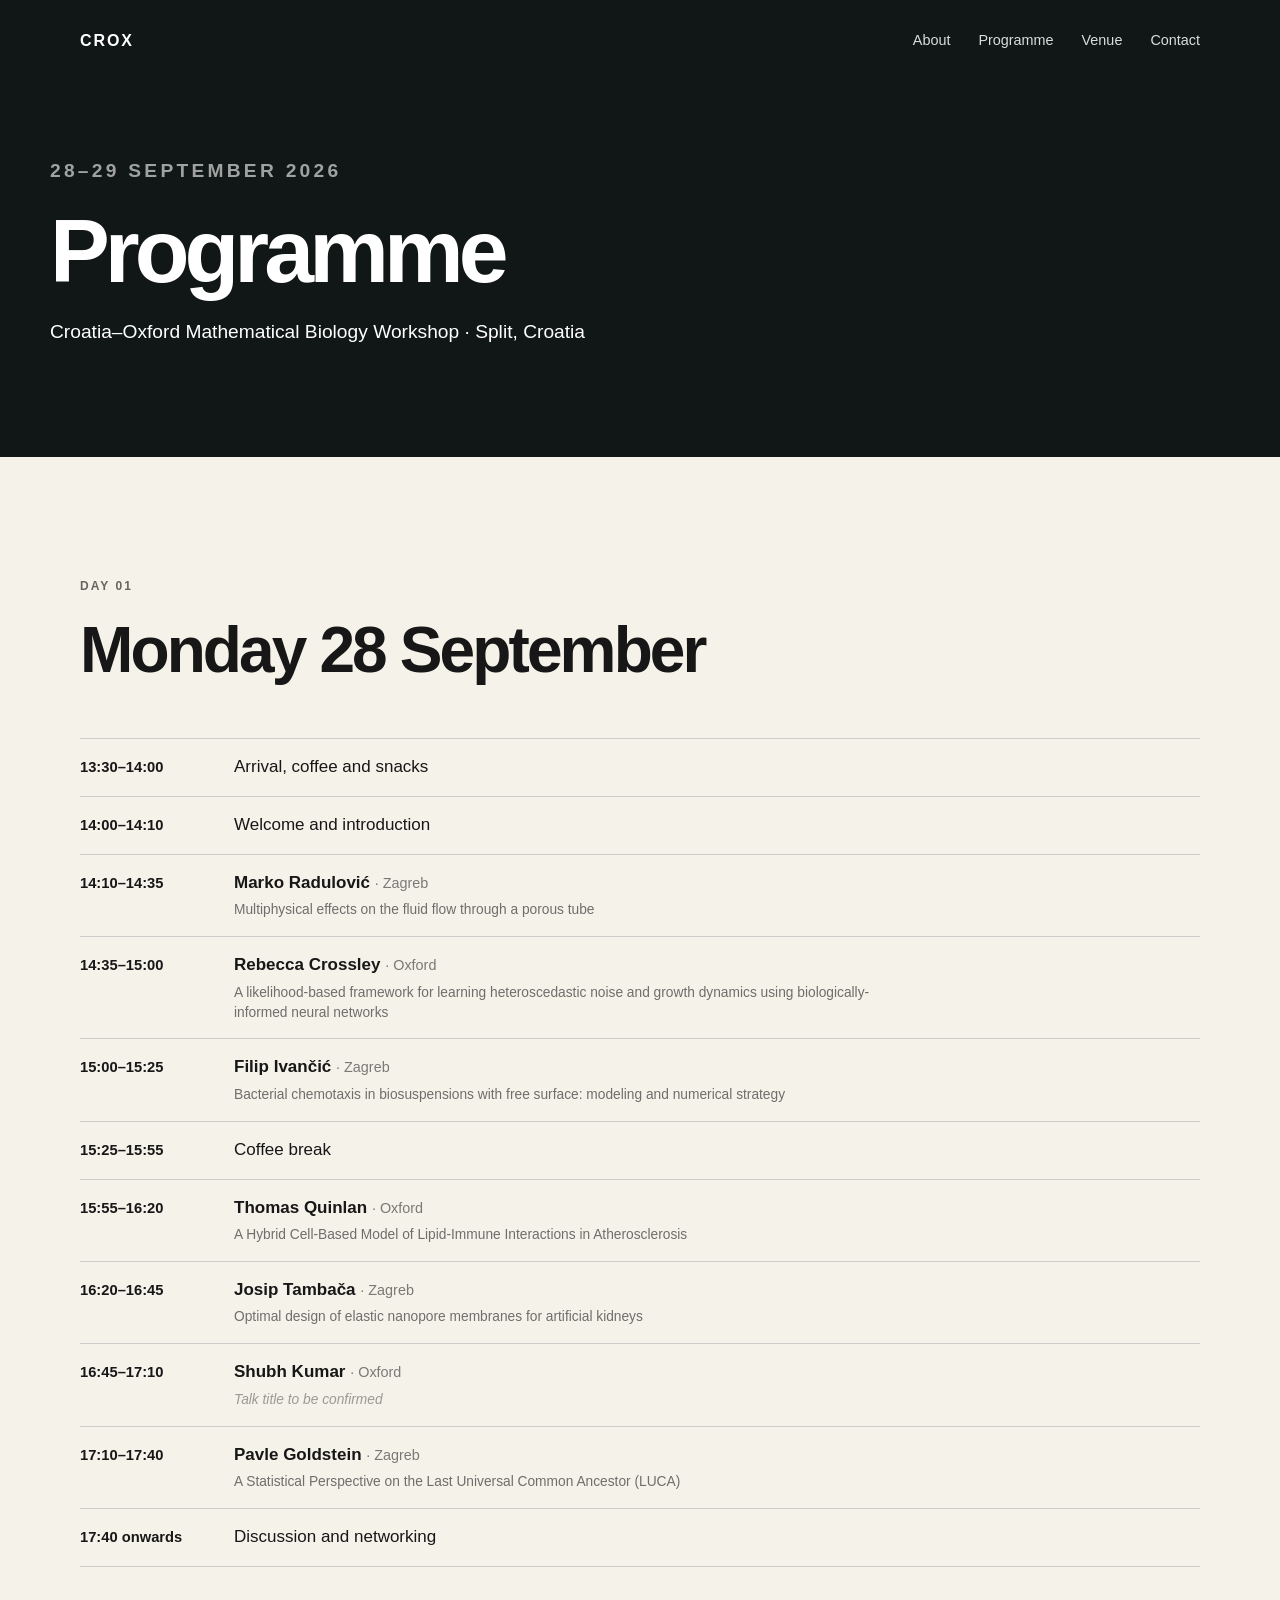
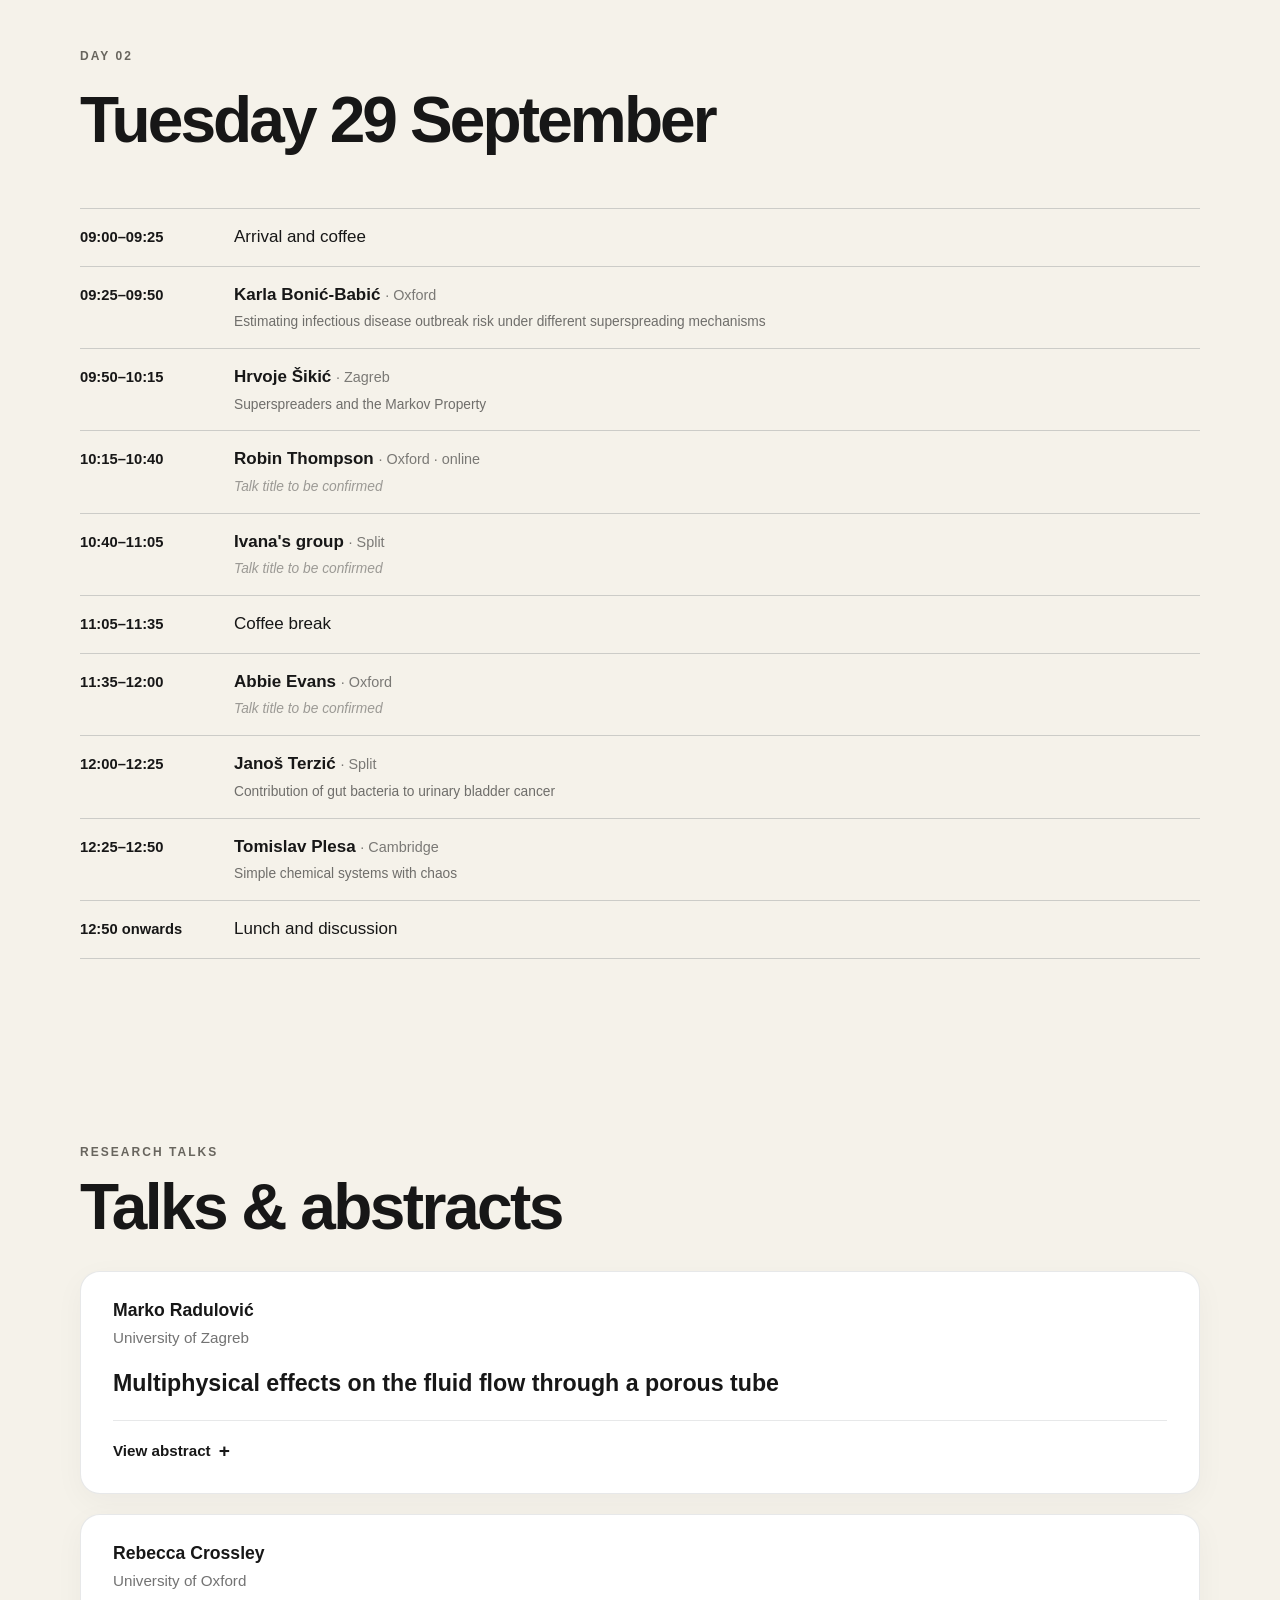
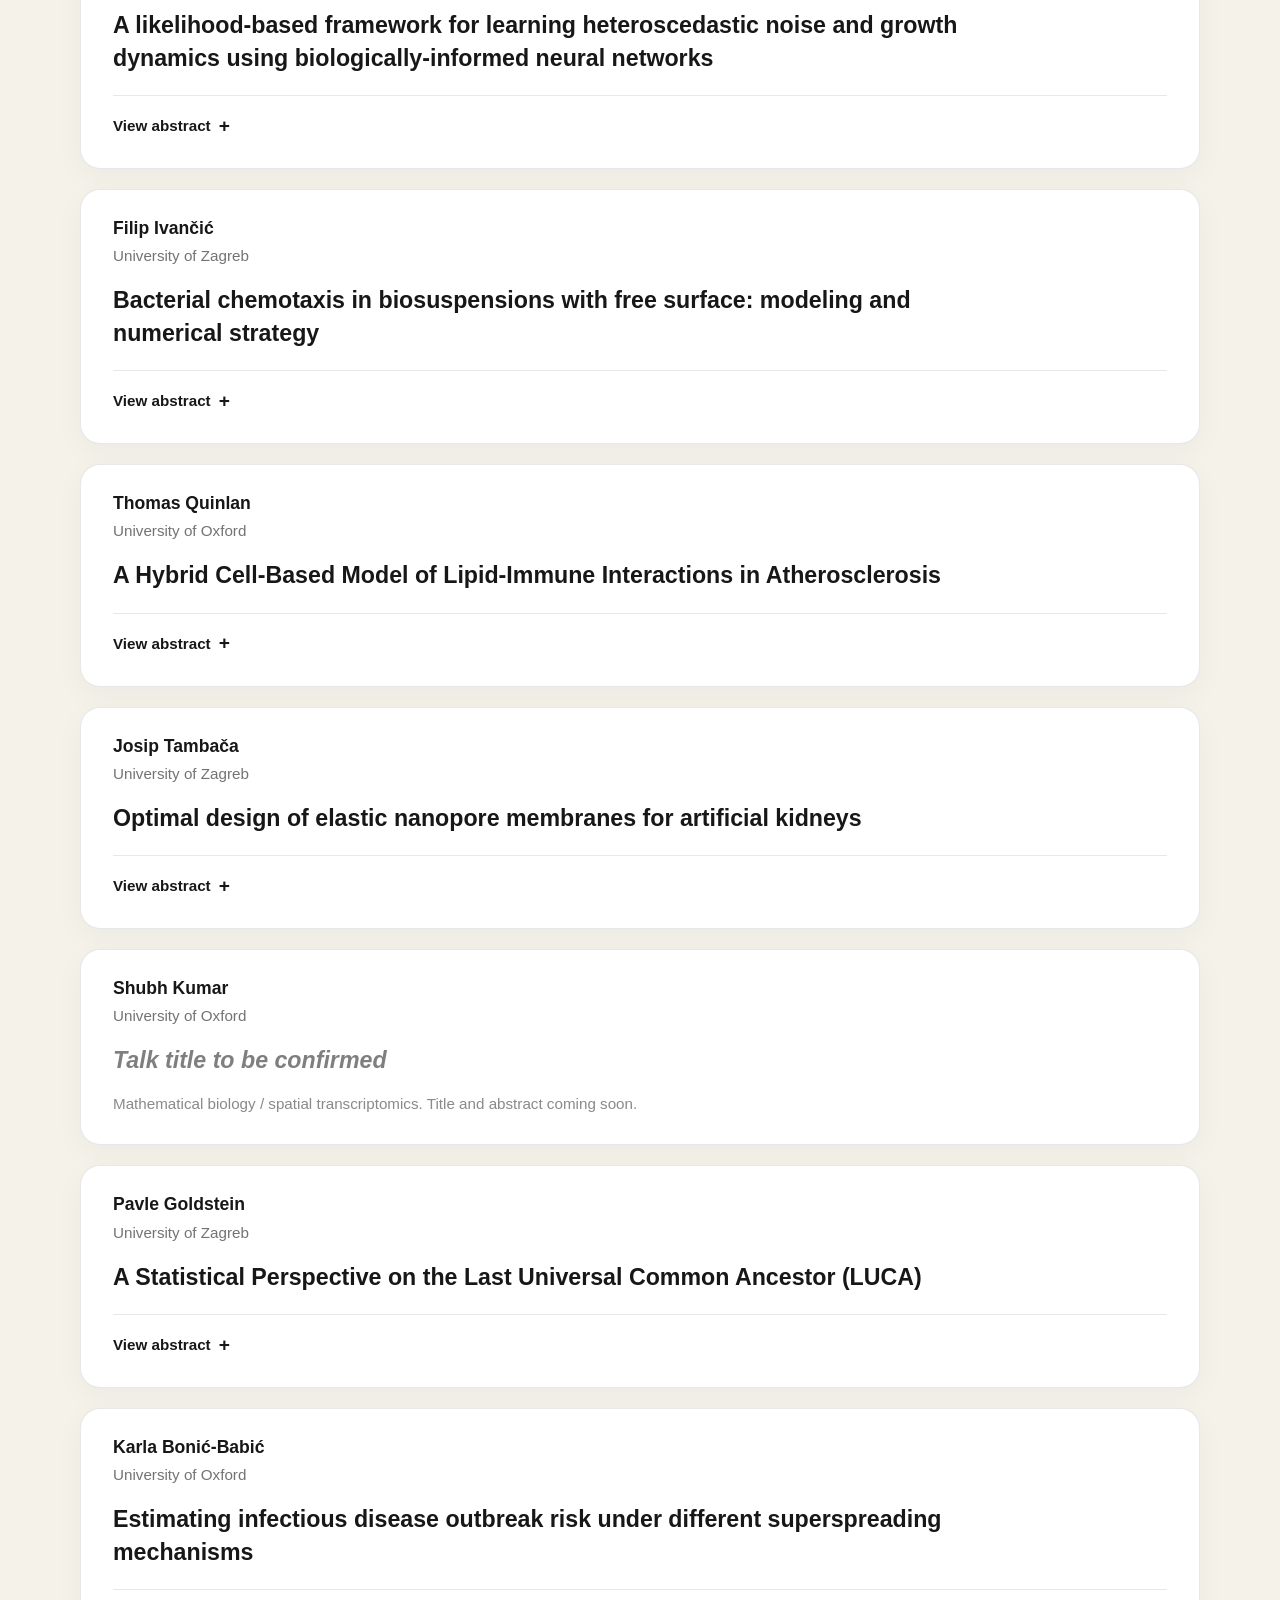
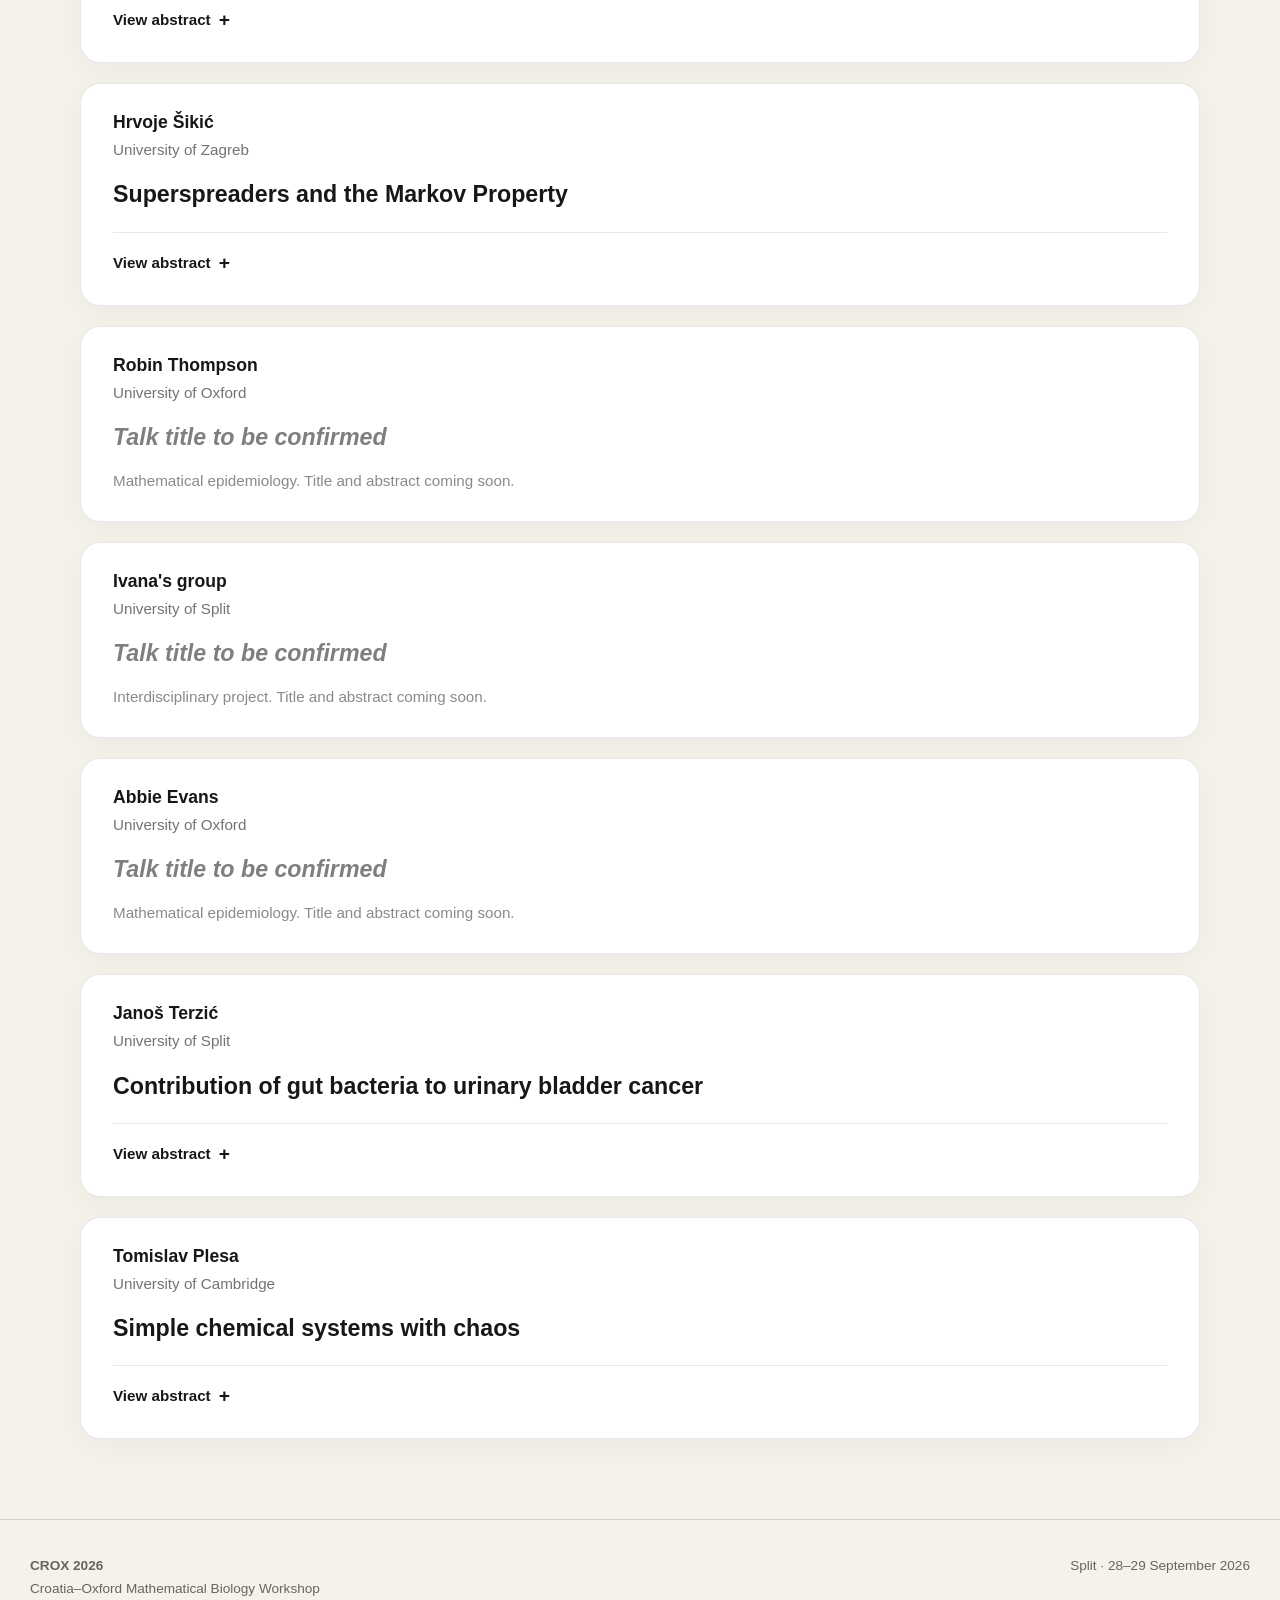
==== programme.html @ 7b2a9a2a "Update section class in programme.html" ====
<!DOCTYPE html>
<html lang="en">

<head>
  <meta charset="UTF-8">
  <meta name="viewport" content="width=device-width, initial-scale=1.0">

  <title>Programme | CROX 2026</title>

  <meta
    name="description"
    content="Programme for the Croatia–Oxford Mathematical Biology Workshop, 28–29 September 2026."
  >

  <link rel="stylesheet" href="style.css">
</head>

<body>

  <nav class="site-nav page-nav">
    <a class="nav-brand" href="index.html">CROX</a>

    <div class="nav-links">
      <a href="index.html#about">About</a>
      <a href="programme.html">Programme</a>
      <a href="index.html#venue">Venue</a>
      <a href="index.html#contact">Contact</a>
    </div>
  </nav>


  <header class="page-header">

    <div class="page-header-inner">

      <p class="section-label section-label-light">
        28–29 September 2026
      </p>

      <h1>Programme</h1>

      <p>
        Croatia–Oxford Mathematical Biology Workshop · Split, Croatia
      </p>

    </div>

  </header>


  <main>

    <section class="section programme-section">
    
      <!-- MONDAY -->
      <div class="programme-day">
    
        <p class="section-label">Day 01</p>
        <h2>Monday 28 September</h2>
    
        <div class="schedule">
    
          <div class="schedule-row">
            <div class="schedule-time">13:30–14:00</div>
            <div class="schedule-content">Arrival, coffee and snacks</div>
          </div>
    
          <div class="schedule-row">
            <div class="schedule-time">14:00–14:10</div>
            <div class="schedule-content">Welcome and introduction</div>
          </div>
    
          <div class="schedule-row talk-row">
            <div class="schedule-time">14:10–14:35</div>
            <div class="schedule-content">
              <strong>Marko Radulović</strong>
              <span class="schedule-affiliation"> · Zagreb</span>
              <div class="schedule-title">
                Multiphysical effects on the fluid flow through a porous tube
              </div>
            </div>
          </div>
    
          <div class="schedule-row talk-row">
            <div class="schedule-time">14:35–15:00</div>
            <div class="schedule-content">
              <strong>Rebecca Crossley</strong>
              <span class="schedule-affiliation"> · Oxford</span>
              <div class="schedule-title">
                A likelihood-based framework for learning heteroscedastic noise
                and growth dynamics using biologically-informed neural networks
              </div>
            </div>
          </div>
    
          <div class="schedule-row talk-row">
            <div class="schedule-time">15:00–15:25</div>
            <div class="schedule-content">
              <strong>Filip Ivančić</strong>
              <span class="schedule-affiliation"> · Zagreb</span>
              <div class="schedule-title">
                Bacterial chemotaxis in biosuspensions with free surface:
                modeling and numerical strategy
              </div>
            </div>
          </div>
    
          <div class="schedule-row break-row">
            <div class="schedule-time">15:25–15:55</div>
            <div class="schedule-content">Coffee break</div>
          </div>
    
          <div class="schedule-row talk-row">
            <div class="schedule-time">15:55–16:20</div>
            <div class="schedule-content">
              <strong>Thomas Quinlan</strong>
              <span class="schedule-affiliation"> · Oxford</span>
              <div class="schedule-title">
                A Hybrid Cell-Based Model of Lipid-Immune Interactions in
                Atherosclerosis
              </div>
            </div>
          </div>
    
          <div class="schedule-row talk-row">
            <div class="schedule-time">16:20–16:45</div>
            <div class="schedule-content">
              <strong>Josip Tambača</strong>
              <span class="schedule-affiliation"> · Zagreb</span>
              <div class="schedule-title">
                Optimal design of elastic nanopore membranes for artificial kidneys
              </div>
            </div>
          </div>
    
          <div class="schedule-row talk-row">
            <div class="schedule-time">16:45–17:10</div>
            <div class="schedule-content">
              <strong>Shubh Kumar</strong>
              <span class="schedule-affiliation"> · Oxford</span>
              <div class="schedule-title schedule-title-pending">
                Talk title to be confirmed
              </div>
            </div>
          </div>
    
          <div class="schedule-row talk-row">
            <div class="schedule-time">17:10–17:40</div>
            <div class="schedule-content">
              <strong>Pavle Goldstein</strong>
              <span class="schedule-affiliation"> · Zagreb</span>
              <div class="schedule-title">
                A Statistical Perspective on the Last Universal Common Ancestor (LUCA)
              </div>
            </div>
          </div>
    
          <div class="schedule-row">
            <div class="schedule-time">17:40 onwards</div>
            <div class="schedule-content">
              Discussion and networking
            </div>
          </div>
    
        </div>
      </div>
    
    
      <!-- TUESDAY -->
      <div class="programme-day">
    
        <p class="section-label">Day 02</p>
        <h2>Tuesday 29 September</h2>
    
        <div class="schedule">
    
          <div class="schedule-row">
            <div class="schedule-time">09:00–09:25</div>
            <div class="schedule-content">Arrival and coffee</div>
          </div>
    
          <div class="schedule-row talk-row">
            <div class="schedule-time">09:25–09:50</div>
            <div class="schedule-content">
              <strong>Karla Bonić-Babić</strong>
              <span class="schedule-affiliation"> · Oxford</span>
              <div class="schedule-title">
                Estimating infectious disease outbreak risk under different
                superspreading mechanisms
              </div>
            </div>
          </div>
    
          <div class="schedule-row talk-row">
            <div class="schedule-time">09:50–10:15</div>
            <div class="schedule-content">
              <strong>Hrvoje Šikić</strong>
              <span class="schedule-affiliation"> · Zagreb</span>
              <div class="schedule-title">
                Superspreaders and the Markov Property
              </div>
            </div>
          </div>
    
          <div class="schedule-row talk-row">
            <div class="schedule-time">10:15–10:40</div>
            <div class="schedule-content">
              <strong>Robin Thompson</strong>
              <span class="schedule-affiliation"> · Oxford · online</span>
              <div class="schedule-title schedule-title-pending">
                Talk title to be confirmed
              </div>
            </div>
          </div>
    
          <div class="schedule-row talk-row">
            <div class="schedule-time">10:40–11:05</div>
            <div class="schedule-content">
              <strong>Ivana's group</strong>
              <span class="schedule-affiliation"> · Split</span>
              <div class="schedule-title schedule-title-pending">
                Talk title to be confirmed
              </div>
            </div>
          </div>
    
          <div class="schedule-row break-row">
            <div class="schedule-time">11:05–11:35</div>
            <div class="schedule-content">Coffee break</div>
          </div>
    
          <div class="schedule-row talk-row">
            <div class="schedule-time">11:35–12:00</div>
            <div class="schedule-content">
              <strong>Abbie Evans</strong>
              <span class="schedule-affiliation"> · Oxford</span>
              <div class="schedule-title schedule-title-pending">
                Talk title to be confirmed
              </div>
            </div>
          </div>
    
          <div class="schedule-row talk-row">
            <div class="schedule-time">12:00–12:25</div>
            <div class="schedule-content">
              <strong>Janoš Terzić</strong>
              <span class="schedule-affiliation"> · Split</span>
              <div class="schedule-title">
                Contribution of gut bacteria to urinary bladder cancer
              </div>
            </div>
          </div>
    
          <div class="schedule-row talk-row">
            <div class="schedule-time">12:25–12:50</div>
            <div class="schedule-content">
              <strong>Tomislav Plesa</strong>
              <span class="schedule-affiliation"> · Cambridge</span>
              <div class="schedule-title">
                Simple chemical systems with chaos
              </div>
            </div>
          </div>
    
          <div class="schedule-row">
            <div class="schedule-time">12:50 onwards</div>
            <div class="schedule-content">
              Lunch and discussion
            </div>
          </div>
    
        </div>
      </div>
    
    </section>

  
  <section class="section abstracts-section" id="abstracts">

    <div class="section-heading">
      <p class="section-label">Research talks</p>
      <h2>Talks &amp; abstracts</h2>
    </div>
  
    <div class="abstract-list">
  
      <!-- MARKO -->
      <article class="abstract-card">
        <div class="abstract-speaker">
          <h3>Marko Radulović</h3>
          <p>University of Zagreb</p>
        </div>
  
        <h4>Multiphysical effects on the fluid flow through a porous tube</h4>
  
        <details>
          <summary>View abstract</summary>
          <div class="abstract-text">
            <p>
              In this talk, we study the steady-state laminar flow of an
              electrically conducting fluid under the influence of a magnetic
              field through a tube with permeable walls. The fluid flow is
              described by a non-linear system of equations given by the
              Navier–Stokes equations taking into account magnetic-induced
              effects. The main goal is to investigate the effects of the
              porosity of the tube and the magnetic field on the fluid flow.
              Using asymptotic analysis with respect to the small parameter
              representing the ratio between the tube’s thickness and its
              length, we construct an explicit first-order approximation for
              the axial and radial velocity of the fluid. The first-order
              approximation takes into account the porosity of the tube as well
              as the effects of the magnetic field on the fluid flow through
              the presence of the corresponding non-dimensional parameters,
              and we illustrate this by providing numerical examples. These
              presented results can be found in I. Pažanin, M. Radulović,
              Magnetic-induced effects on the fluid flow through a porous tube,
              Zeitschrift fur Naturforschung A 80 (2025), 1127–1136. I will
              also give a short introduction to future work on synovial fluid
              modelling.
            </p>
          </div>
        </details>
      </article>
  
  
      <!-- REBECCA -->
      <article class="abstract-card">
        <div class="abstract-speaker">
          <h3>Rebecca Crossley</h3>
          <p>University of Oxford</p>
        </div>
  
        <h4>
          A likelihood-based framework for learning heteroscedastic noise and
          growth dynamics using biologically-informed neural networks
        </h4>
  
        <details>
          <summary>View abstract</summary>
          <div class="abstract-text">
            <p>
              In recent years, neural ordinary differential equation frameworks
              such as Biologically-Informed Neural Networks (BINNs) have shown
              promise for learning mechanistic laws from sparse data. However,
              most existing approaches implicitly assume homoscedastic Gaussian
              noise, and therefore do not account for potentially meaningful
              structure in biological variability. Here, we present an extension
              to the existing BINNs framework that includes a learnable noise
              model, allowing discovery of the noise model directly from data.
              Using population growth laws as an example, we demonstrate that
              the framework accurately recovers the underlying noise structure,
              scales uncertainty, and yields calibrated variance estimates that
              improve predictions of the underlying growth laws compared to
              existing approaches. As such, this work establishes a general
              likelihood-based framework for jointly learning dynamics and
              heteroscedastic noise within mechanistic neural network approaches.
            </p>
          </div>
        </details>
      </article>
  
  
      <!-- FILIP -->
      <article class="abstract-card">
        <div class="abstract-speaker">
          <h3>Filip Ivančić</h3>
          <p>University of Zagreb</p>
        </div>
  
        <h4>
          Bacterial chemotaxis in biosuspensions with free surface: modeling
          and numerical strategy
        </h4>
  
        <details>
          <summary>View abstract</summary>
          <div class="abstract-text">
            <p>
              Mathematical model governing bacterial chemotaxis in biological
              suspensions in bounded domains is extended and adapted to
              evolutionary domain. Domain with one boundary open to the
              atmosphere and free to move is considered. This is scenario of
              bacterial suspension in petri dish or in millimetric droplets.
              Design of numerical strategy preserving certain underlying
              structures of interest is proposed. Further extensions of the
              model will be discussed.
            </p>
  
            <p>
              1. Ivančić, F., Sheu, T. WH, and Solovchuk, M.: The free surface
              effect on a chemotaxis diffusion-convection coupling system,
              Computer Methods in Applied Mechanics and Engineering 356 (2019):
              387–406.
            </p>
  
            <p>
              2. Hillesdon, A. J., and T. J. Pedley: Bioconvection in
              suspensions of oxytactic bacteria: linear theory, Journal of
              Fluid Mechanics 324 (1996): 223–259.
            </p>
          </div>
        </details>
      </article>
  
  
      <!-- THOMAS -->
      <article class="abstract-card">
        <div class="abstract-speaker">
          <h3>Thomas Quinlan</h3>
          <p>University of Oxford</p>
        </div>
  
        <h4>
          A Hybrid Cell-Based Model of Lipid-Immune Interactions in
          Atherosclerosis
        </h4>
  
        <details>
          <summary>View abstract</summary>
          <div class="abstract-text">
            <p>
              Atherosclerosis is a disease driven by cholesterol accumulation
              within the arterial wall and involving coupled interactions
              between lipid transport and inflammation. Despite being a leading
              cause of cardiovascular disease, the spatial and stochastic
              mechanisms underlying plaque formation remain incompletely
              understood. To address this, we developed a hybrid
              continuum-discrete model of atherosclerotic plaque formation
              using the cell-based modelling framework Chaste. Our model
              incorporates feedback between lipid accumulation, cell death, and
              inflammatory chemokine production. We treat macrophages as
              discrete agents whose behaviour depends on the spatio-temporal
              distribution of lipoproteins, lipids, and the chemokine CCL2,
              whose dynamics are determined by a system of reaction-diffusion
              equations. The model is suitable for exploration of how cell-level
              processes influence local lipid and immune cell accumulation in
              early plaque development. Ongoing work focuses on exploring the
              model dynamics across parameter regimes.
            </p>
          </div>
        </details>
      </article>
  
  
      <!-- JOSIP -->
      <article class="abstract-card">
        <div class="abstract-speaker">
          <h3>Josip Tambača</h3>
          <p>University of Zagreb</p>
        </div>
  
        <h4>
          Optimal design of elastic nanopore membranes for artificial kidneys
        </h4>
  
        <details>
          <summary>View abstract</summary>
          <div class="abstract-text">
            <p>
              Silicon nanopore membranes are a fundamental component of
              implantable bioartificial kidneys. While these membranes utilize
              micromachined slit-pores to achieve highly efficient blood
              filtration, the presence of these pores compromises their
              structural stiffness. In this study, we explore several strategies
              to mitigate this loss of structural integrity. These include
              optimizing pore dimensions, adjusting pore orientation to account
              for material anisotropy, and implementing optimal beam-modeled rib
              reinforcements. We formulate these design challenges as smooth
              parametric minimization problems targeting structural compliance.
              Finally, we prove the existence of solutions to these optimization
              problems and develop a gradient-based algorithm for numerical
              simulations.
            </p>
          </div>
        </details>
      </article>
  
  
      <!-- SHUBH -->
      <article class="abstract-card">
        <div class="abstract-speaker">
          <h3>Shubh Kumar</h3>
          <p>University of Oxford</p>
        </div>
  
        <h4 class="title-pending">Talk title to be confirmed</h4>
  
        <p class="abstract-pending">
          Mathematical biology / spatial transcriptomics. Title and abstract
          coming soon.
        </p>
      </article>
  
  
      <!-- PAVLE -->
      <article class="abstract-card">
        <div class="abstract-speaker">
          <h3>Pavle Goldstein</h3>
          <p>University of Zagreb</p>
        </div>
  
        <h4>
          A Statistical Perspective on the Last Universal Common Ancestor (LUCA)
        </h4>
  
        <details>
          <summary>View abstract</summary>
          <div class="abstract-text">
            <p>
              We introduce an analysis-of-variance statistical framework for
              analyzing multiple sequence alignments of protein families shared
              between two groups of organisms. When applied to present-day
              bacteria and archaea, the method yields a ranking score,
              estimating likelihood for their presence at time of LUCA
              population. By varying bacterial and archaeal subsamples, we
              assess the robustness of these inferences and gain some information
              on metabolic and other pathways potentially present in LUCA.
              Finally, our results provide a perspective on evolutionary
              processes associated with the archaeal–bacterial divergence.
            </p>
          </div>
        </details>
      </article>
  
  
      <!-- KARLA -->
      <article class="abstract-card">
        <div class="abstract-speaker">
          <h3>Karla Bonić-Babić</h3>
          <p>University of Oxford</p>
        </div>
  
        <h4>
          Estimating infectious disease outbreak risk under different
          superspreading mechanisms
        </h4>
  
        <details>
          <summary>View abstract</summary>
          <div class="abstract-text">
            <p>
              Superspreading can strongly affect whether an introduced infection
              fades out or causes a major outbreak. In this talk, I will compare
              two mechanisms of superspreading: superspreading events, where
              transmission varies through time, and superspreading individuals,
              where individuals differ in their transmission potential. I will
              show that, even when the two models have the same reproduction
              number, dispersion and offspring distribution, they can produce
              different estimates of the probability of a major outbreak after
              conditioning on the same early incidence data. I will then present
              an ensemble approach that combines these estimates according to
              the posterior support for each model, and illustrate how
              uncertainty in the mechanism of superspreading can be incorporated
              into real-time outbreak-risk estimation.
            </p>
          </div>
        </details>
      </article>
  
  
      <!-- HRVOJE -->
      <article class="abstract-card">
        <div class="abstract-speaker">
          <h3>Hrvoje Šikić</h3>
          <p>University of Zagreb</p>
        </div>
  
        <h4>Superspreaders and the Markov Property</h4>
  
        <details>
          <summary>View abstract</summary>
          <div class="abstract-text">
            <p>
              We present some consequences of the Markov property in modelling
              the superspreaders in infectious diseases models. We introduce
              the notion of an accidental superspreader, being purely the
              consequence of the specific behavior of the branching Markov
              process vs. the real superspreader. All authors contributed
              equally to the paper and are affiliated with the University of
              Zagreb, Faculty of Science, Department of Mathematics.
            </p>
          </div>
        </details>
      </article>
  
  
      <!-- ROBIN -->
      <article class="abstract-card">
        <div class="abstract-speaker">
          <h3>Robin Thompson</h3>
          <p>University of Oxford</p>
        </div>
  
        <h4 class="title-pending">Talk title to be confirmed</h4>
  
        <p class="abstract-pending">
          Mathematical epidemiology. Title and abstract coming soon.
        </p>
      </article>
  
  
      <!-- IVANA -->
      <article class="abstract-card">
        <div class="abstract-speaker">
          <h3>Ivana's group</h3>
          <p>University of Split</p>
        </div>
  
        <h4 class="title-pending">Talk title to be confirmed</h4>
  
        <p class="abstract-pending">
          Interdisciplinary project. Title and abstract coming soon.
        </p>
      </article>
  
  
      <!-- ABBIE -->
      <article class="abstract-card">
        <div class="abstract-speaker">
          <h3>Abbie Evans</h3>
          <p>University of Oxford</p>
        </div>
  
        <h4 class="title-pending">Talk title to be confirmed</h4>
  
        <p class="abstract-pending">
          Mathematical epidemiology. Title and abstract coming soon.
        </p>
      </article>
  
  
      <!-- JANOŠ -->
      <article class="abstract-card">
        <div class="abstract-speaker">
          <h3>Janoš Terzić</h3>
          <p>University of Split</p>
        </div>
  
        <h4>Contribution of gut bacteria to urinary bladder cancer</h4>
  
        <details>
          <summary>View abstract</summary>
          <div class="abstract-text">
            <p>
              Exposure to environmental pollutants and the composition of the
              human microbiota may influence the risk of cancer. Like drugs,
              pollutants are metabolized in the body, which can alter their
              carcinogenic effects and where they reach in tissues. Although gut
              microorganisms can transform many chemicals and affect their
              metabolism, their role in pollutant-induced cancer remains
              unclear. We showed that reducing gut bacteria changes the
              metabolism of cigarette smoke-associated nitrosamines and
              substantially decreases the development and severity of
              nitrosamine-induced bladder cancer in mice. Using bacterial
              isolates, human gut microbial communities, and mouse models, we
              identified specific bacteria that contribute to this carcinogen
              metabolism. We also found that this activity varies between
              individuals and applies to several related nitrosamine
              carcinogens. These findings suggest that gut microbiota can
              influence how environmental chemicals contribute to cancer
              development. Understanding these interactions could help improve
              cancer risk assessment and identify new microbiome-based
              approaches for cancer prevention.
            </p>
          </div>
        </details>
      </article>
  
  
      <!-- TOMISLAV -->
      <article class="abstract-card">
        <div class="abstract-speaker">
          <h3>Tomislav Plesa</h3>
          <p>University of Cambridge</p>
        </div>
  
        <h4>Simple chemical systems with chaos</h4>
  
        <details>
          <summary>View abstract</summary>
          <div class="abstract-text">
            <p>
              Systems of N first-order autonomous ordinary-differential
              equations with polynomials of at most degree n on the right-hand
              side, called N-dimensional n-degree polynomial dynamical systems
              (DSs), can display a rich set of solutions whose complexity
              increases with N and n. When N &gt; 2 and n &gt; 1, polynomial
              DSs can exhibit chaos — aperiodic long-term behavior that is
              sensitive to initial conditions. A number of simple
              three-dimensional quadratic DSs are reported in the literature
              that display chaos with various properties, containing as few as
              5 or 6 monomials. However, none of these simple systems are
              chemical dynamical systems (CDSs) — a special subset of
              polynomial DSs that model the dynamics of mass-action chemical
              reaction networks. In this talk, I will present some properties
              of chaotic CDSs, and a systematic method for their design. Using
              both analytic and computational approaches, I will present a
              number of simple three-dimensional CDSs with chaos, containing as
              few as 4 or 5 chemical reactions.
            </p>
          </div>
        </details>
      </article>
  
    </div>
  
  </section>
    

  </main>
    
  <footer class="site-footer">

    <div>
      <strong>CROX 2026</strong><br>
      Croatia–Oxford Mathematical Biology Workshop
    </div>

    <div>
      Split · 28–29 September 2026
    </div>

  </footer>

</body>
</html>
---- style.css ----
/* -------------------------------------------------
   CROX 2026
   Main stylesheet
-------------------------------------------------- */

:root {
  --background: #f5f2ea;
  --surface: #ebe7dc;
  --text: #171717;
  --muted: #68655e;
  --dark: #111716;
  --light: #ffffff;
  --border: rgba(23, 23, 23, 0.16);

  --max-width: 1180px;
  --section-space: 120px;
}


/* RESET */

* {
  box-sizing: border-box;
}

html {
  scroll-behavior: smooth;
}

body {
  margin: 0;

  font-family:
    Inter,
    -apple-system,
    BlinkMacSystemFont,
    "Segoe UI",
    Helvetica,
    Arial,
    sans-serif;

  background: var(--background);
  color: var(--text);

  font-size: 17px;
  line-height: 1.65;
}

img {
  max-width: 100%;
}

a {
  color: inherit;
}


/* NAVIGATION */

.site-nav {
  position: absolute;
  z-index: 20;
  top: 0;
  left: 0;
  right: 0;

  max-width: var(--max-width);
  margin: 0 auto;
  padding: 28px 30px;

  display: flex;
  align-items: center;
  justify-content: space-between;

  color: white;
}

.home-nav {
  color: var(--text);
}

.nav-brand {
  font-size: 1rem;
  font-weight: 700;
  letter-spacing: 0.12em;

  text-decoration: none;
}

.nav-links {
  display: flex;
  gap: 28px;
}

.nav-links a {
  text-decoration: none;
  font-size: 0.9rem;
  opacity: 0.85;

  transition: opacity 0.2s ease;
}

.nav-links a:hover {
  opacity: 1;
}


/* HERO */

.hero {
  position: relative;
  isolation: isolate;

  min-height: 100vh;

  display: flex;
  align-items: center;
  justify-content: center;

  padding: 130px 30px 100px;

  overflow: hidden;

  background: #ffffff;
  color: var(--text);
  text-align: center;
}


/* Background video */

.hero-video {
  position: absolute;
  inset: 0;

  overflow: hidden;

  z-index: -3;
}

.hero-video iframe {
  position: absolute;
  top: 50%;
  left: 50%;

  width: 177.78vh;
  min-width: 100%;
  height: 56.25vw;
  min-height: 100%;

  transform: translate(-50%, -50%);

  pointer-events: none;
}


/* Light wash over background */

.hero-overlay {
  position: absolute;
  inset: 0;

  background:
    linear-gradient(
      180deg,
      rgba(255, 255, 255, 0.78) 0%,
      rgba(255, 255, 255, 0.84) 55%,
      rgba(255, 255, 255, 0.94) 100%
    );

  z-index: -2;
}


/* Hero content */

.hero-content {
  width: 100%;
  max-width: 1000px;
}


/* CROX logo */

.hero-logo {
  display: block;

  width: min(390px, 68vw);
  max-height: 175px;
  object-fit: contain;

  margin: 0 auto 32px;
  padding: 16px 20px;

  background: #ffffff;

  border: 1px solid rgba(23, 23, 23, 0.10);
  border-radius: 12px;

  box-shadow: 0 10px 35px rgba(23, 23, 23, 0.07);
}


/* Small heading */

.eyebrow {
  margin: 0 0 26px;

  font-size: 0.78rem;
  font-weight: 700;
  letter-spacing: 0.22em;

  text-transform: uppercase;

  color: var(--muted);
}


/* Main title */

.hero h1 {
  max-width: 1100px;
  margin: 0 auto;

  font-size: clamp(2.8rem, 6vw, 5.7rem);
  line-height: 0.98;
  letter-spacing: -0.05em;

  font-weight: 600;

  color: var(--text);
}


/* Date */

.hero-date {
  margin: 34px 0 0;

  font-size: clamp(1.1rem, 2vw, 1.35rem);

  color: var(--text);
}


/* Buttons */

.hero-buttons {
  margin-top: 42px;

  display: flex;
  justify-content: center;
  flex-wrap: wrap;

  gap: 12px;
}

.button {
  display: inline-block;

  padding: 13px 23px;

  border-radius: 999px;

  text-decoration: none;
  font-weight: 600;
  font-size: 0.92rem;

  transition:
    background 0.2s ease,
    color 0.2s ease,
    transform 0.2s ease;
}

.button:hover {
  transform: translateY(-2px);
}


/* Primary button */

.button-light {
  background: var(--dark);
  color: #ffffff;

  border: 1px solid var(--dark);
}

.button-light:hover {
  background: #28302f;
}


/* Secondary button */

.button-outline {
  background: rgba(255, 255, 255, 0.55);

  border: 1px solid rgba(23, 23, 23, 0.28);

  color: var(--text);
}

.button-outline:hover {
  background: var(--dark);
  border-color: var(--dark);

  color: #ffffff;
}


/* Down arrow */

.scroll-cue {
  position: absolute;
  bottom: 28px;

  color: var(--text);
  text-decoration: none;

  font-size: 1.4rem;
  opacity: 0.55;
}


/* MAIN SECTIONS */

.section {
  max-width: var(--max-width);

  margin: 0 auto;
  padding: var(--section-space) 30px;
}

.section-label {
  margin: 0 0 20px;

  text-transform: uppercase;
  letter-spacing: 0.17em;

  font-size: 0.75rem;
  font-weight: 700;

  color: var(--muted);
}

.section h2 {
  max-width: 850px;

  margin: 0 0 55px;

  font-size: clamp(2.4rem, 5vw, 4.8rem);
  line-height: 1.04;
  letter-spacing: -0.045em;

  font-weight: 550;
}

.section h3 {
  font-size: 1.35rem;
  line-height: 1.25;
}


/* INTRO */

.intro-section {
  padding-top: 145px;
}

.two-column {
  display: grid;
  grid-template-columns: 1fr 1fr;

  gap: 90px;
}

.lead {
  margin-top: 0;

  font-size: clamp(1.5rem, 2.5vw, 2.15rem);
  line-height: 1.35;

  letter-spacing: -0.025em;
}


/* ORGANISER CARDS */

.soft-section {
  max-width: none;

  padding-left: max(30px, calc((100vw - var(--max-width)) / 2 + 30px));
  padding-right: max(30px, calc((100vw - var(--max-width)) / 2 + 30px));

  background: var(--surface);
}

.soft-section > * {
  max-width: var(--max-width);
}

.info-grid {
  display: grid;
  grid-template-columns: 1fr 1fr;

  gap: 20px;
}

.info-card {
  position: relative;

  min-height: 270px;

  padding: 36px;

  border: 1px solid var(--border);
  border-radius: 20px;

  background: rgba(255,255,255,0.25);
}

.info-card h3 {
  margin-top: 55px;
  margin-bottom: 14px;
}

.card-number {
  position: absolute;
  top: 30px;
  right: 32px;

  color: var(--muted);

  font-size: 0.8rem;
}

.small-text {
  color: var(--muted);
  font-size: 0.9rem;
}

.organiser-note {
  max-width: 850px;
  margin-top: 30px;
}

.organiser-grid {
  grid-template-columns: repeat(3, 1fr);
}

@media (max-width: 900px) {
  .organiser-grid {
    grid-template-columns: 1fr;
  }
}


/* PROGRAMME */

.section-heading-row {
  display: flex;
  justify-content: space-between;
  align-items: end;

  gap: 30px;

  margin-bottom: 55px;
}

.section-heading-row h2 {
  margin-bottom: 0;
}

.text-link {
  white-space: nowrap;

  text-decoration: none;

  border-bottom: 1px solid currentColor;
}

.day-grid {
  display: grid;
  grid-template-columns: 1fr 1fr;

  gap: 20px;
}

.day-card {
  padding: 36px;

  border-top: 1px solid var(--text);
}

.day-number {
  margin: 0 0 50px;

  text-transform: uppercase;
  letter-spacing: 0.14em;

  font-size: 0.75rem;
}

.day-card h3 {
  max-width: 420px;

  margin: 0 0 10px;

  font-size: clamp(1.7rem, 3vw, 2.7rem);
  letter-spacing: -0.035em;
}

.day-time {
  color: var(--muted);
}


/* VENUE */

.dark-section {
  max-width: none;

  padding-left: max(30px, calc((100vw - var(--max-width)) / 2 + 30px));
  padding-right: max(30px, calc((100vw - var(--max-width)) / 2 + 30px));

  background: var(--dark);
  color: white;
}

.dark-section > * {
  max-width: var(--max-width);
}

.section-label-light {
  color: rgba(255,255,255,0.6);
}

.venue-layout {
  display: grid;
  grid-template-columns: 1fr 1fr;

  gap: 100px;
}

.venue-layout h3 {
  margin-top: 0;

  font-size: clamp(1.7rem, 3vw, 2.7rem);
  letter-spacing: -0.03em;
}

.venue-highlight {
  margin-top: 0;

  font-size: clamp(1.4rem, 2.5vw, 2rem);
  line-height: 1.4;
}


/* PRACTICAL */

.practical-grid {
  display: grid;
  grid-template-columns: repeat(3, 1fr);

  gap: 20px;
}

.practical-grid article {
  padding-top: 24px;

  border-top: 1px solid var(--border);
}


/* CONTACT */

.contact-section {
  text-align: center;

  padding-bottom: 150px;
}

.contact-section h2 {
  margin-left: auto;
  margin-right: auto;
  margin-bottom: 25px;
}

.contact-email {
  display: inline-block;

  margin-top: 20px;

  font-size: clamp(1.5rem, 4vw, 3rem);
  font-weight: 500;
  letter-spacing: -0.03em;

  text-decoration-thickness: 1px;
  text-underline-offset: 8px;
}


/* FOOTER */

.site-footer {
  padding: 35px 30px;

  display: flex;
  justify-content: space-between;

  gap: 30px;

  border-top: 1px solid var(--border);

  font-size: 0.85rem;
  color: var(--muted);
}


/* PROGRAMME PAGE */

.page-header {
  padding: 155px 30px 90px;

  background: var(--dark);
  color: white;
}

.page-header-inner {
  max-width: var(--max-width);
  margin: 0 auto;
}

.page-header h1 {
  max-width: 900px;

  margin: 15px 0 20px;

  font-size: clamp(3rem, 7vw, 6rem);
  line-height: 1;

  letter-spacing: -0.055em;
  font-weight: 550;
}

.page-header p {
  font-size: 1.2rem;
}

.page-nav {
  position: absolute;
  color: white;
}

.schedule-day {
  margin-bottom: 100px;
}

.schedule-day h2 {
  margin-bottom: 35px;
}

.schedule-row {
  display: grid;

  grid-template-columns: 170px 1fr;

  gap: 35px;

  padding: 22px 0;

  border-top: 1px solid var(--border);
}

.schedule-time {
  font-weight: 600;
}

.schedule-title {
  font-size: 1.05rem;
}

.schedule-note {
  margin-top: 4px;

  color: var(--muted);
  font-size: 0.9rem;
}


/* MOBILE */

@media (max-width: 800px) {

  :root {
    --section-space: 80px;
  }

  body {
    font-size: 16px;
  }

  .site-nav {
    padding: 22px 20px;
  }

  .nav-links {
    gap: 15px;
  }

  .nav-links a:nth-child(3),
  .nav-links a:nth-child(4) {
    display: none;
  }

  .hero {
    padding-left: 20px;
    padding-right: 20px;
  }

  .hero h1 br {
    display: none;
  }

  .section {
    padding-left: 20px;
    padding-right: 20px;
  }

  .soft-section,
  .dark-section {
    padding-left: 20px;
    padding-right: 20px;
  }

  .two-column,
  .info-grid,
  .day-grid,
  .venue-layout,
  .practical-grid {
    grid-template-columns: 1fr;
  }

  .two-column,
  .venue-layout {
    gap: 35px;
  }

  .section-heading-row {
    display: block;
  }

  .text-link {
    display: inline-block;
    margin-top: 20px;
  }

  .schedule-row {
    grid-template-columns: 1fr;

    gap: 5px;
  }

  .site-footer {
    display: block;
  }

  .site-footer > div + div {
    margin-top: 15px;
  }
}

/* =========================================
   TALKS & ABSTRACTS
   ========================================= */

.abstracts-section {
  padding-top: 3rem;
  padding-bottom: 5rem;
}

.abstracts-section .section-heading {
  max-width: 800px;
  margin: 0 0 2rem 0;
  text-align: left;
}

.abstracts-section .section-label {
  margin-bottom: 0.8rem;
}

.abstracts-section .section-heading h2 {
  margin: 0;
  max-width: none;
  font-size: clamp(2.5rem, 5vw, 4.5rem);
  line-height: 1;
  letter-spacing: -0.04em;
}

.abstracts-section .section-intro {
  margin: 1.2rem 0 0;
  max-width: 650px;
  font-size: 1rem;
  line-height: 1.6;
  opacity: 0.6;
}

.abstract-list {
  display: grid;
  gap: 1.25rem;
}

.abstract-card {
  background: #ffffff;
  border: 1px solid rgba(20, 30, 45, 0.1);
  border-radius: 20px;
  padding: 1.75rem 2rem;
  box-shadow: 0 8px 30px rgba(20, 30, 45, 0.04);
}

.abstract-speaker {
  margin-bottom: 1rem;
}

.abstract-speaker h3 {
  margin: 0;
  font-size: 1.1rem;
  font-weight: 700;
}

.abstract-speaker p {
  margin: 0.2rem 0 0;
  font-size: 0.95rem;
  opacity: 0.6;
}

.abstract-card h4 {
  margin: 0 0 1.3rem;
  max-width: 900px;
  font-size: clamp(1.2rem, 2vw, 1.45rem);
  line-height: 1.4;
  font-weight: 600;
}

.abstract-card details {
  border-top: 1px solid rgba(20, 30, 45, 0.1);
  padding-top: 1rem;
}

.abstract-card summary {
  display: inline-flex;
  align-items: center;
  gap: 0.5rem;
  cursor: pointer;
  font-weight: 600;
  font-size: 0.95rem;
  list-style: none;
}

.abstract-card summary::-webkit-details-marker {
  display: none;
}

.abstract-card summary::after {
  content: "+";
  font-size: 1.2rem;
  line-height: 1;
}

.abstract-card details[open] summary::after {
  content: "−";
}

.abstract-text {
  max-width: 900px;
  padding-top: 1rem;
}

.abstract-text p {
  margin: 0 0 1rem;
  line-height: 1.75;
  opacity: 0.82;
}

.abstract-text p:last-child {
  margin-bottom: 0;
}

.title-pending {
  opacity: 0.55;
  font-style: italic;
}

.abstract-pending {
  margin: -0.4rem 0 0;
  font-size: 0.95rem;
  opacity: 0.5;
}

@media (max-width: 700px) {
  .abstracts-section {
    padding-top: 3.5rem;
    padding-bottom: 3.5rem;
  }

  .abstract-card {
    padding: 1.4rem;
    border-radius: 16px;
  }
}

/* Detailed programme */

.programme-day {
  margin-bottom: 5rem;
}

.programme-day:last-child {
  margin-bottom: 1rem;
}

.schedule {
  margin-top: 1.5rem;
}

.schedule-row {
  display: grid;
  grid-template-columns: 130px 1fr;
  gap: 1.5rem;
  padding: 1rem 0;
  border-top: 1px solid rgba(20, 30, 45, 0.18);
}

.schedule-row:last-child {
  border-bottom: 1px solid rgba(20, 30, 45, 0.18);
}

.schedule-time {
  font-weight: 600;
  font-size: 0.92rem;
}

.schedule-content {
  line-height: 1.45;
}

.schedule-affiliation {
  opacity: 0.55;
  font-size: 0.9rem;
}

.schedule-title {
  margin-top: 0.3rem;
  max-width: 680px;
  font-size: 0.86rem;
  line-height: 1.45;
  opacity: 0.6;
}

.schedule-title-pending {
  font-style: italic;
  opacity: 0.4;
}

.break-row .schedule-content {
  font-weight: 500;
}

@media (max-width: 700px) {
  .schedule-row {
    grid-template-columns: 1fr;
    gap: 0.35rem;
    padding: 1rem 0;
  }

  .schedule-time {
    font-size: 0.82rem;
    opacity: 0.6;
  }

  .schedule-title {
    font-size: 0.84rem;
  }
}
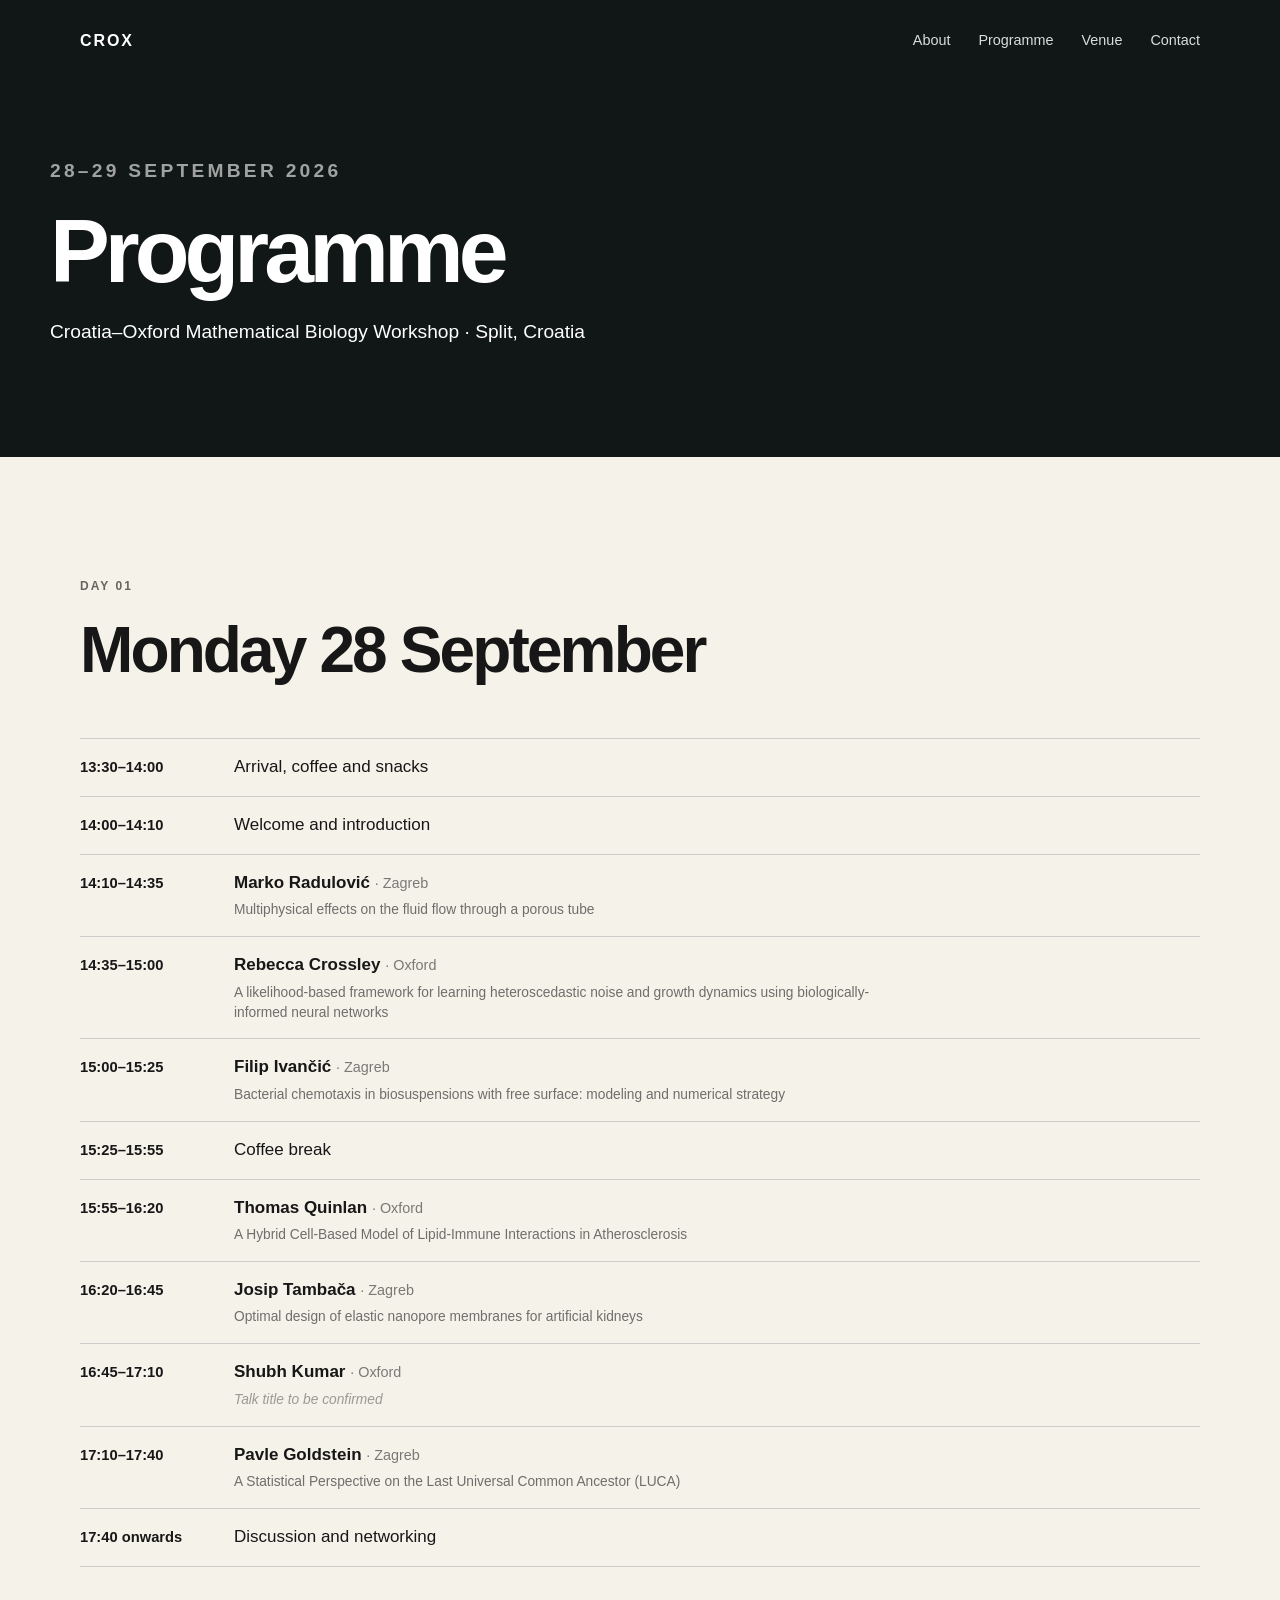
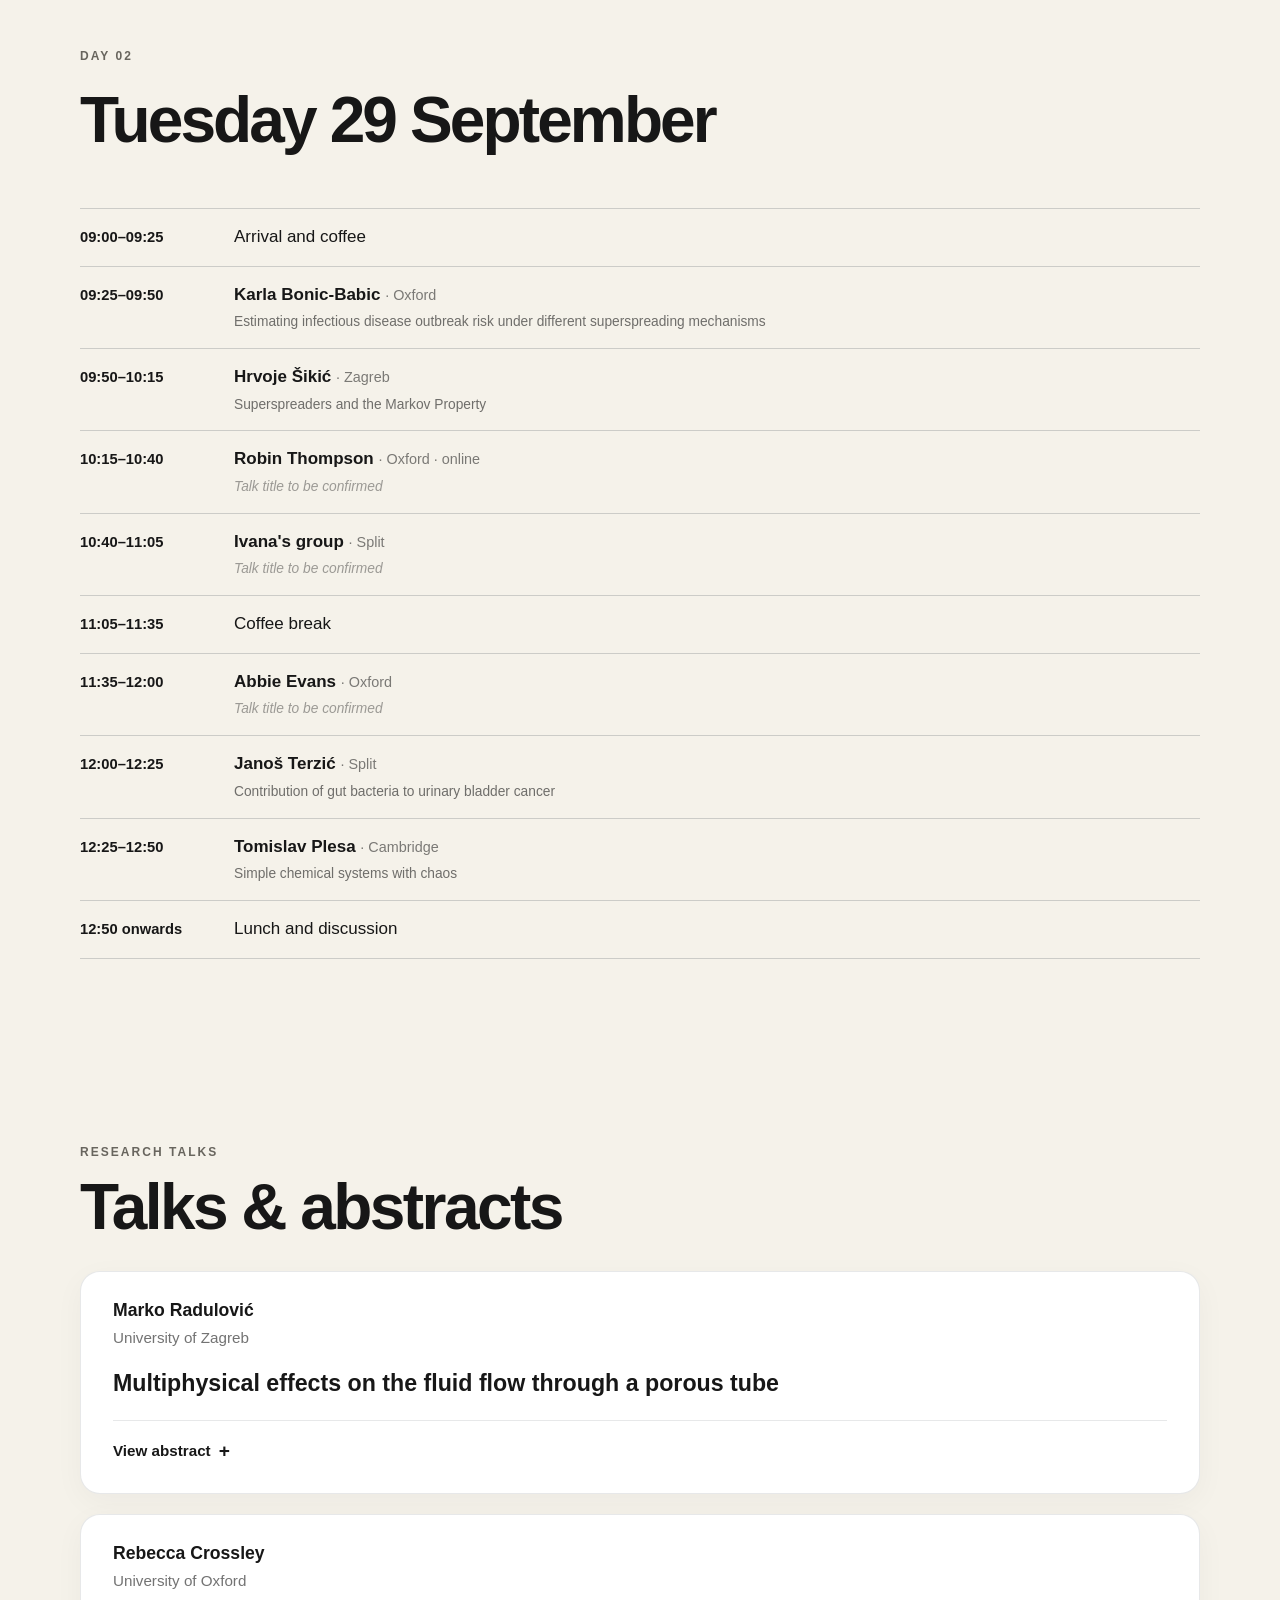
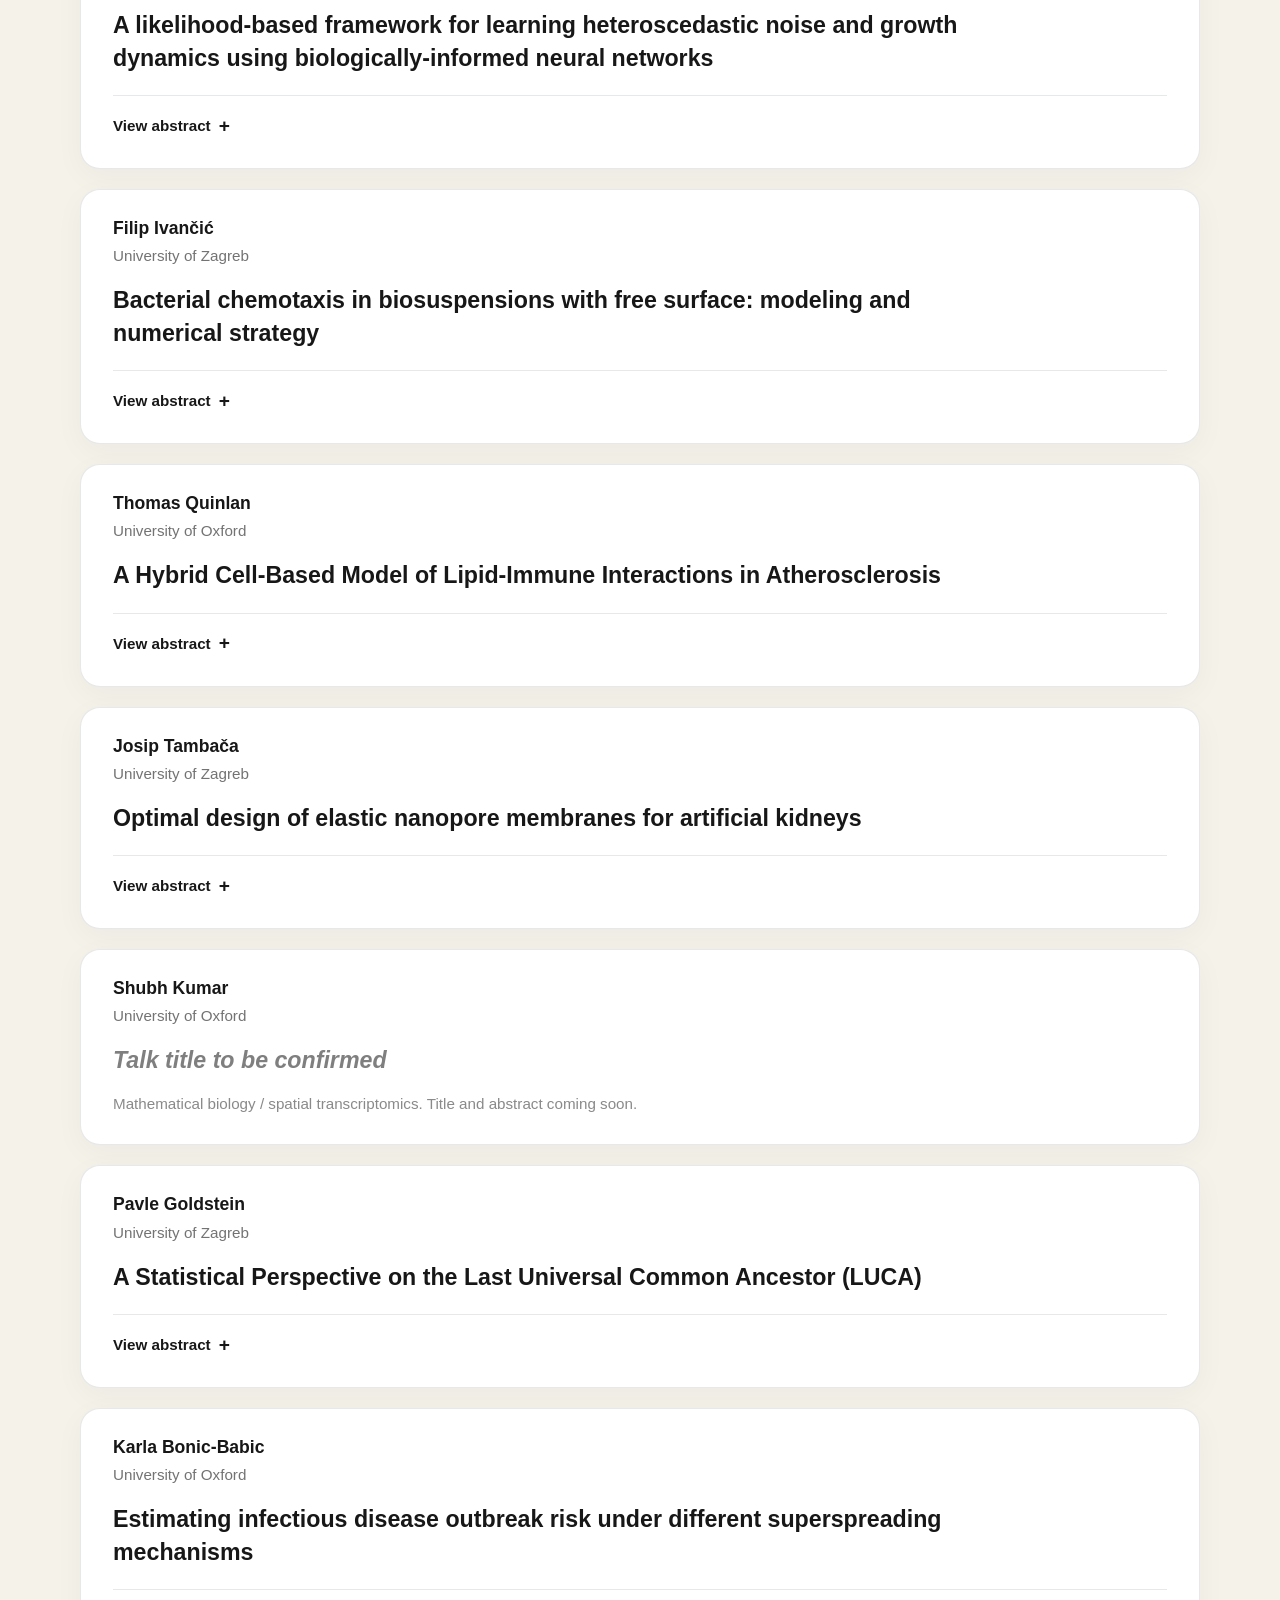
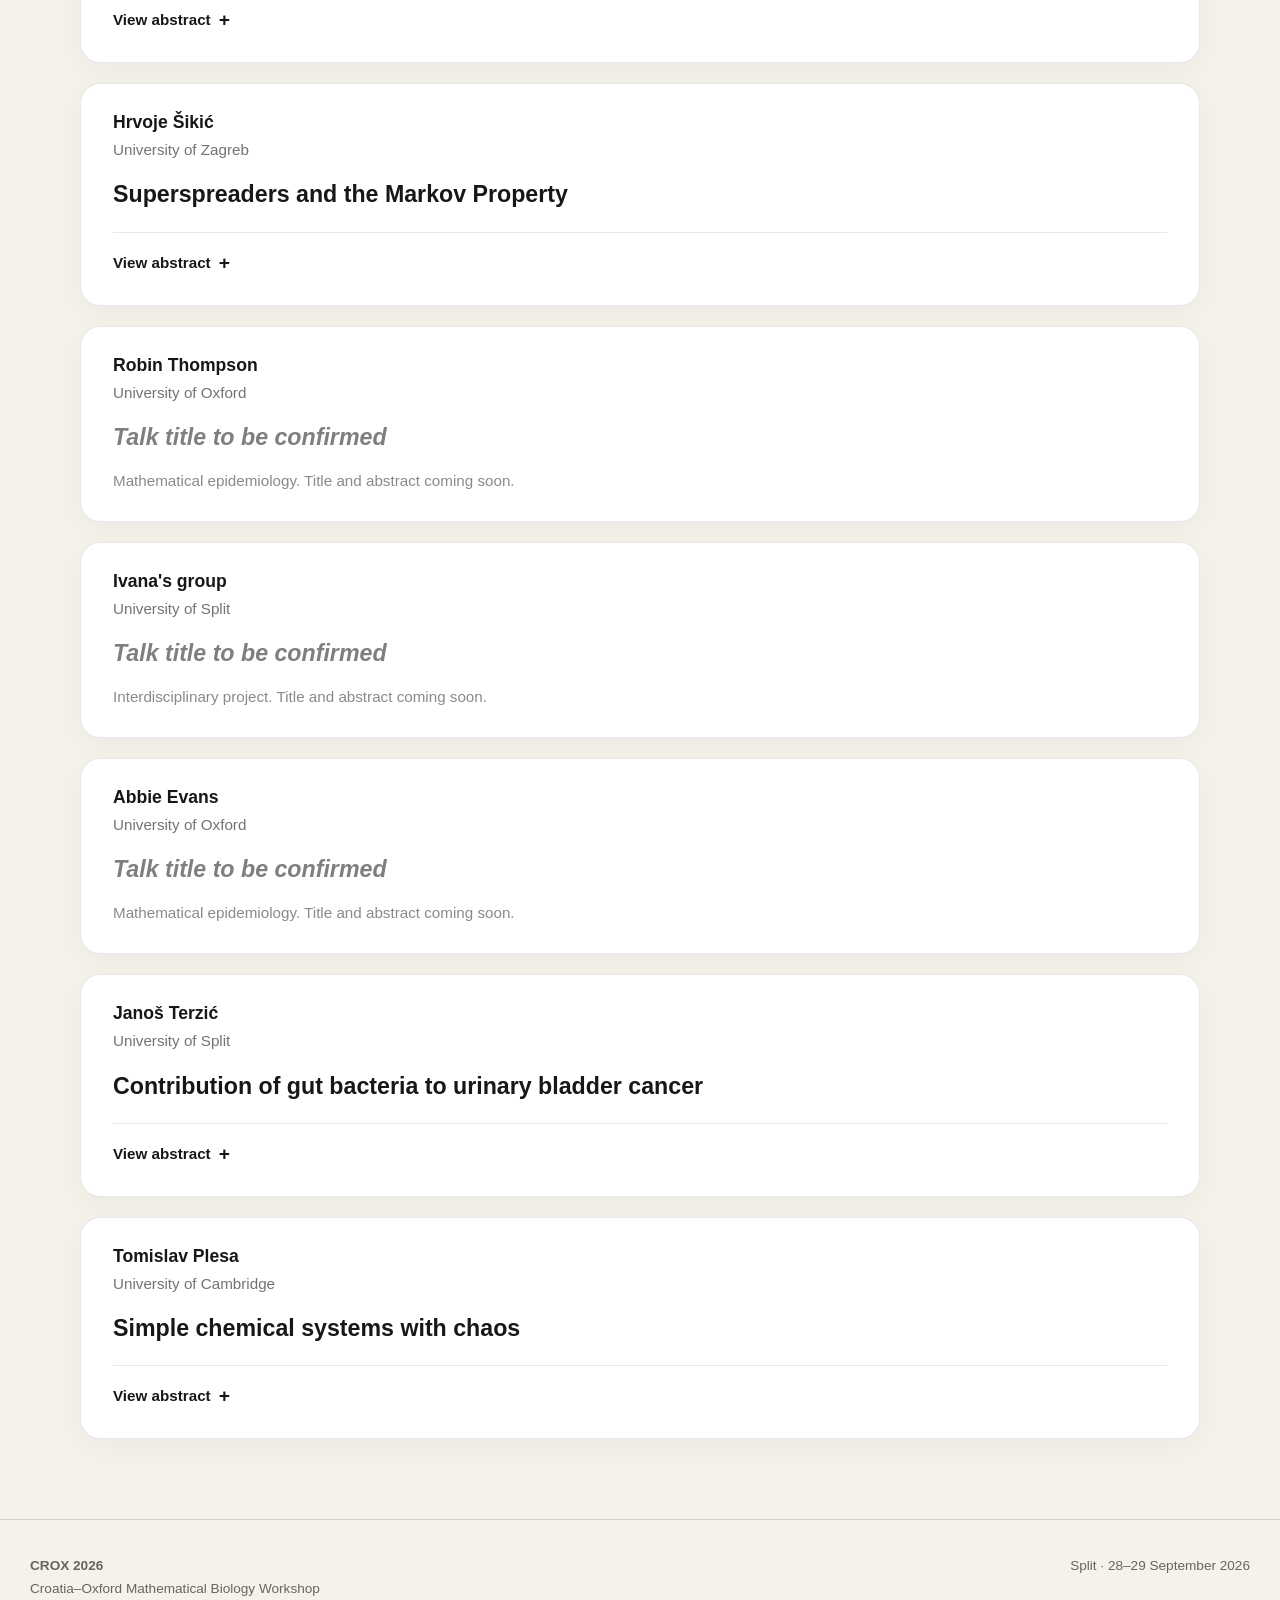
==== commit 02db116f: "Update speaker name in programme.html" ====
--- a/programme.html
+++ b/programme.html
@@ -182,7 +182,7 @@
           <div class="schedule-row talk-row">
             <div class="schedule-time">09:25–09:50</div>
             <div class="schedule-content">
-              <strong>Karla Bonić-Babić</strong>
+              <strong>Karla Bonic-Babic</strong>
               <span class="schedule-affiliation"> · Oxford</span>
               <div class="schedule-title">
                 Estimating infectious disease outbreak risk under different
@@ -526,7 +526,7 @@
       <!-- KARLA -->
       <article class="abstract-card">
         <div class="abstract-speaker">
-          <h3>Karla Bonić-Babić</h3>
+          <h3>Karla Bonic-Babic</h3>
           <p>University of Oxford</p>
         </div>
   
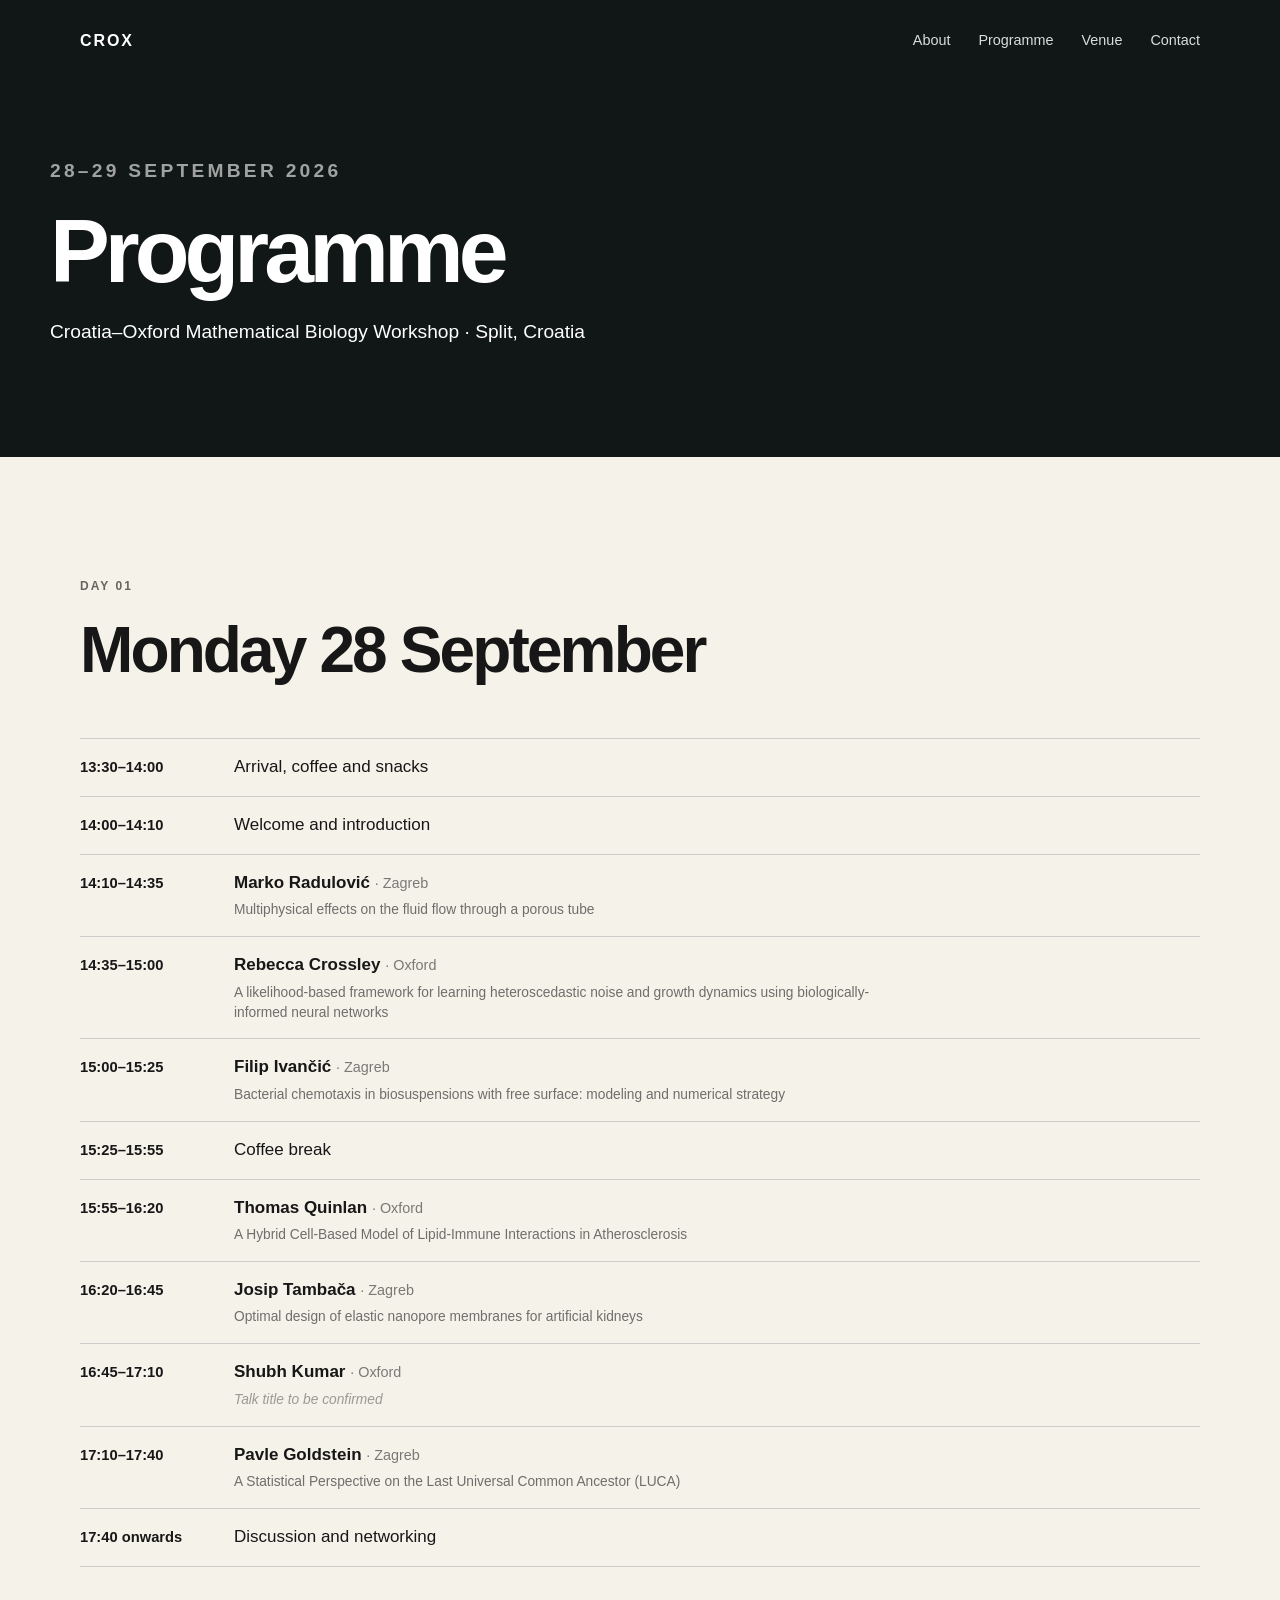
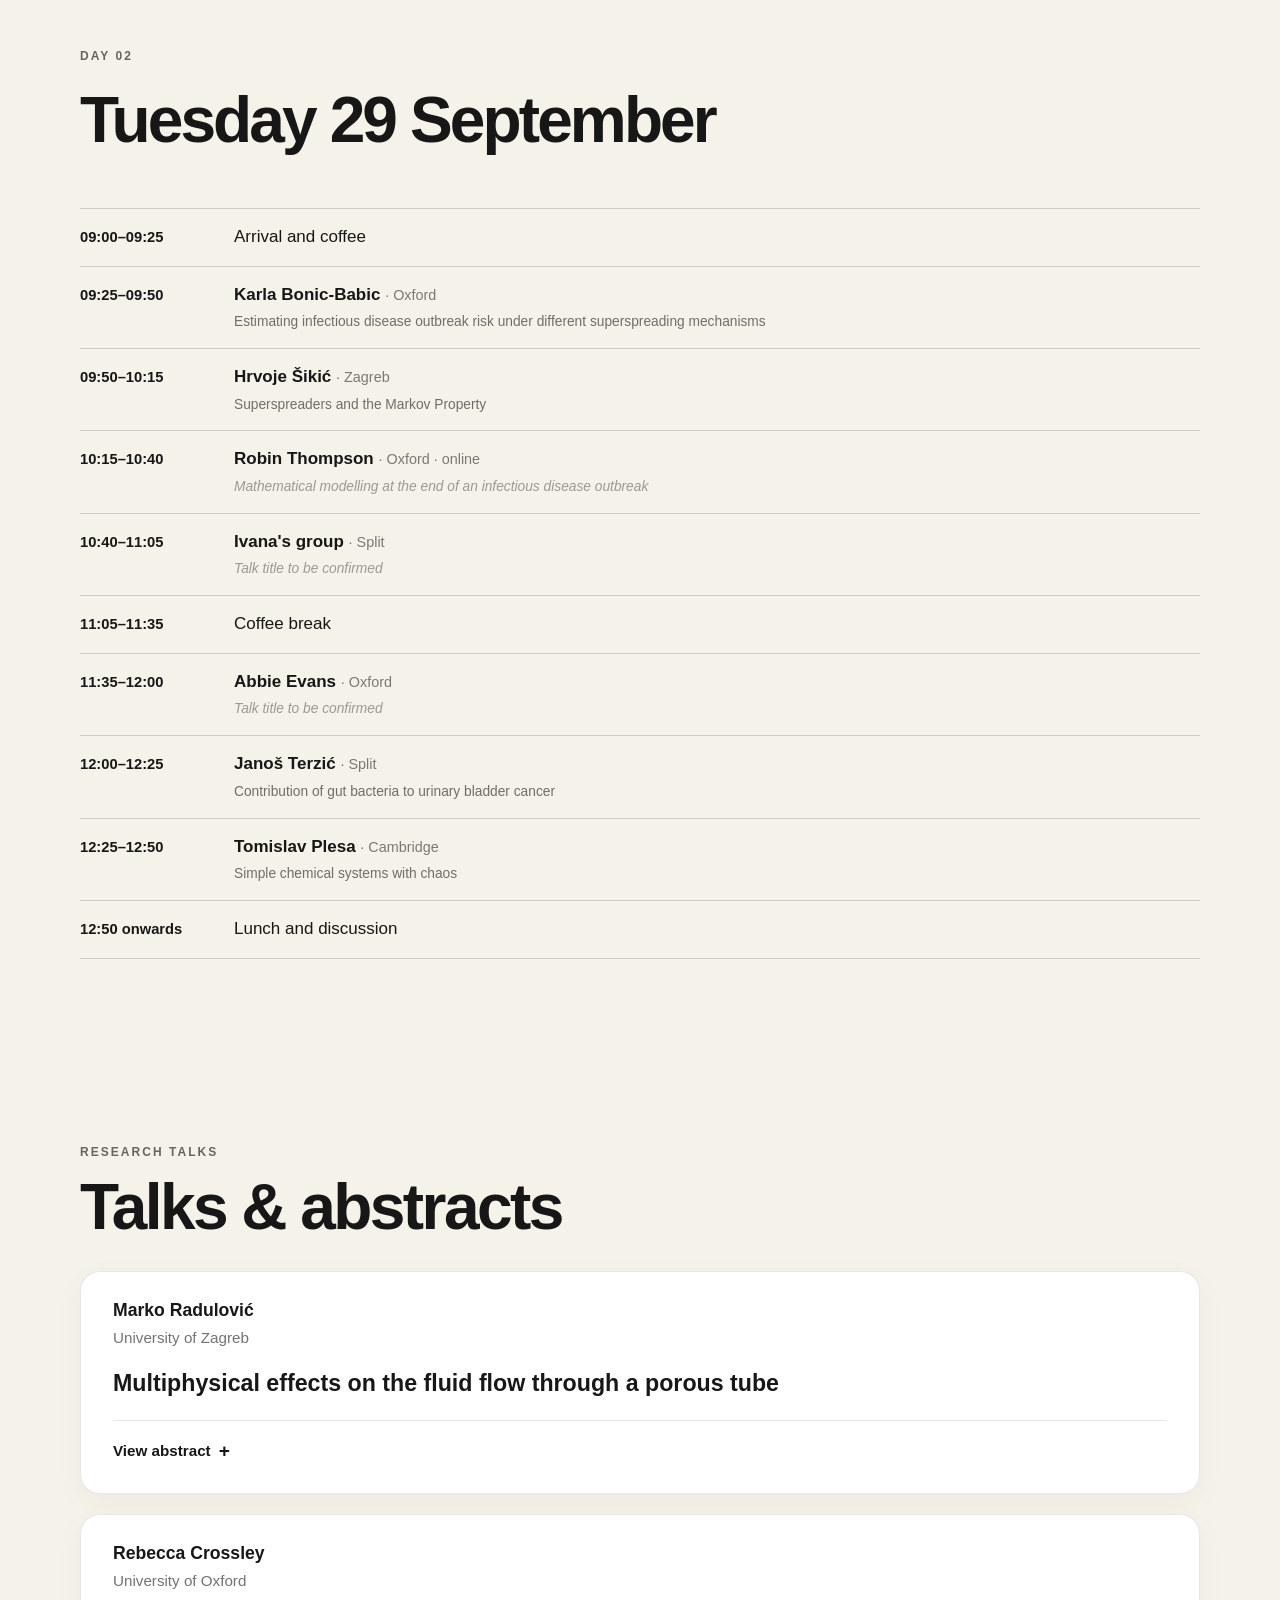
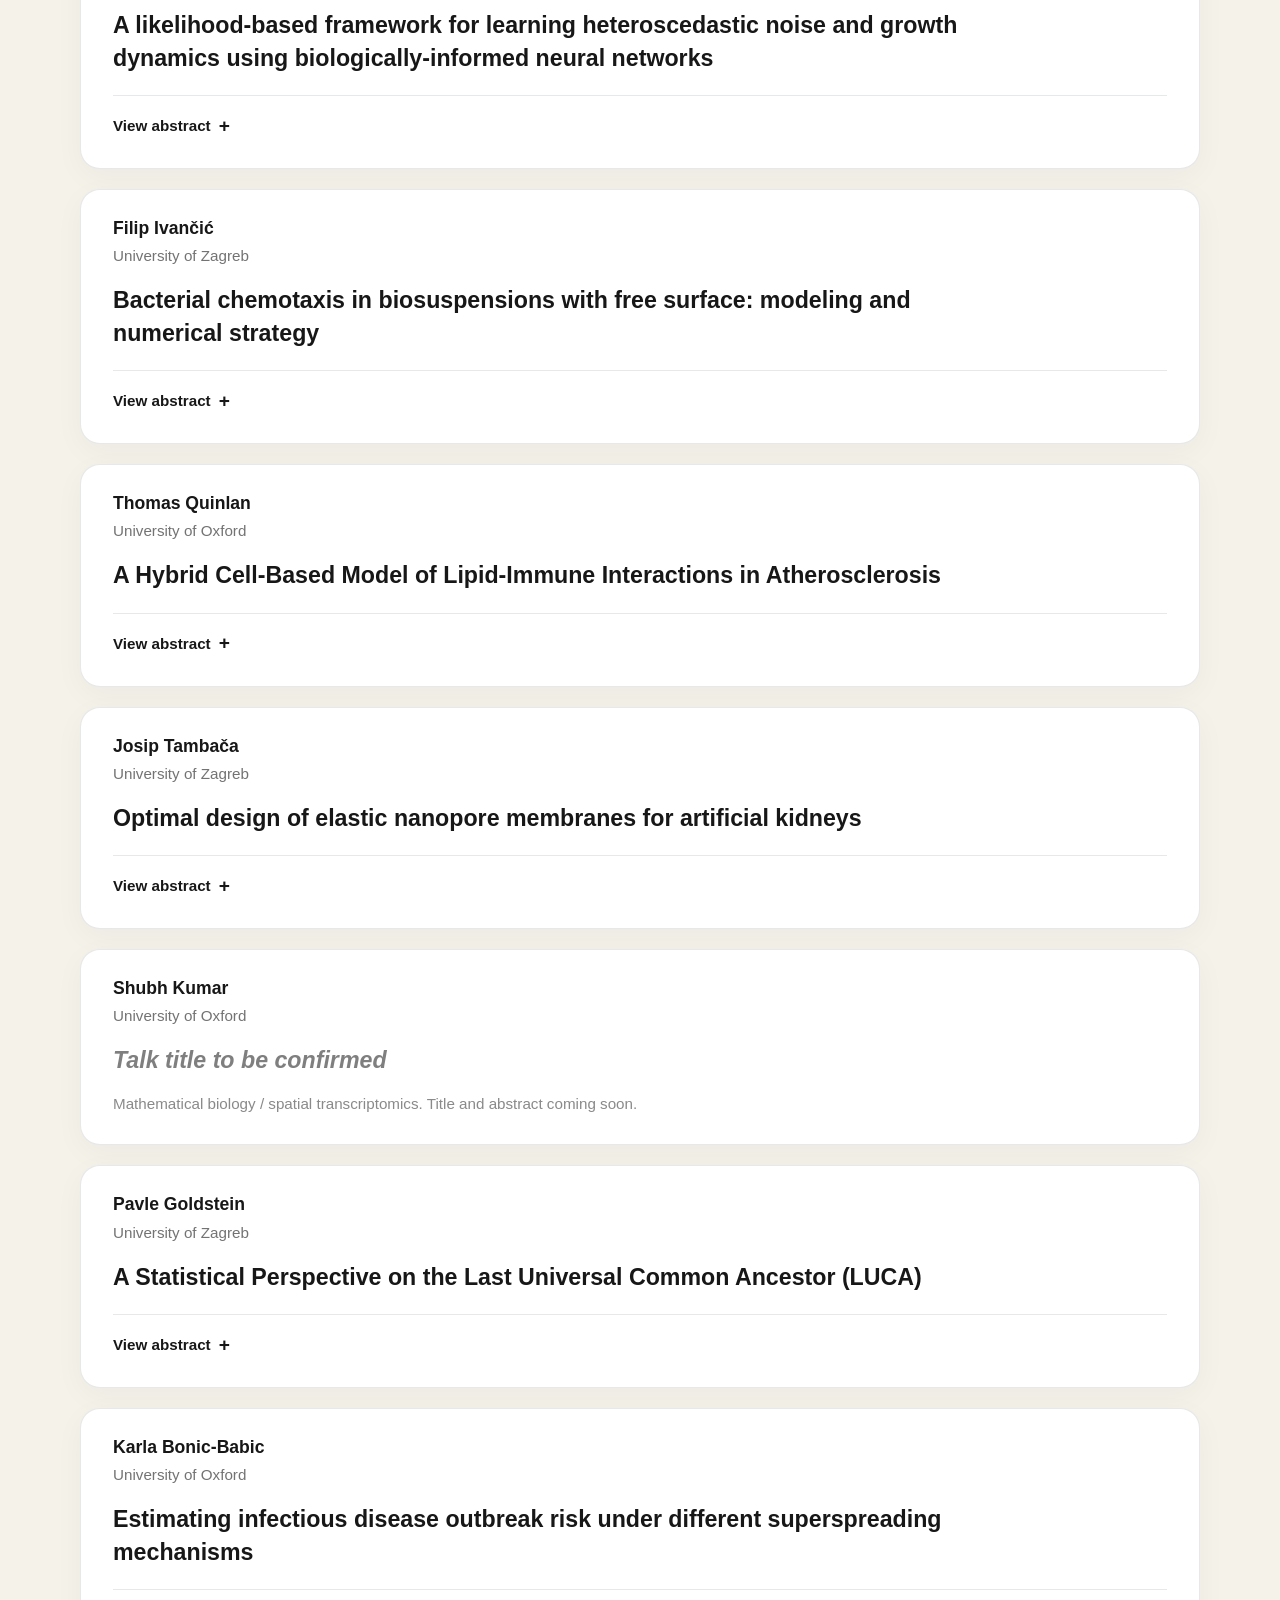
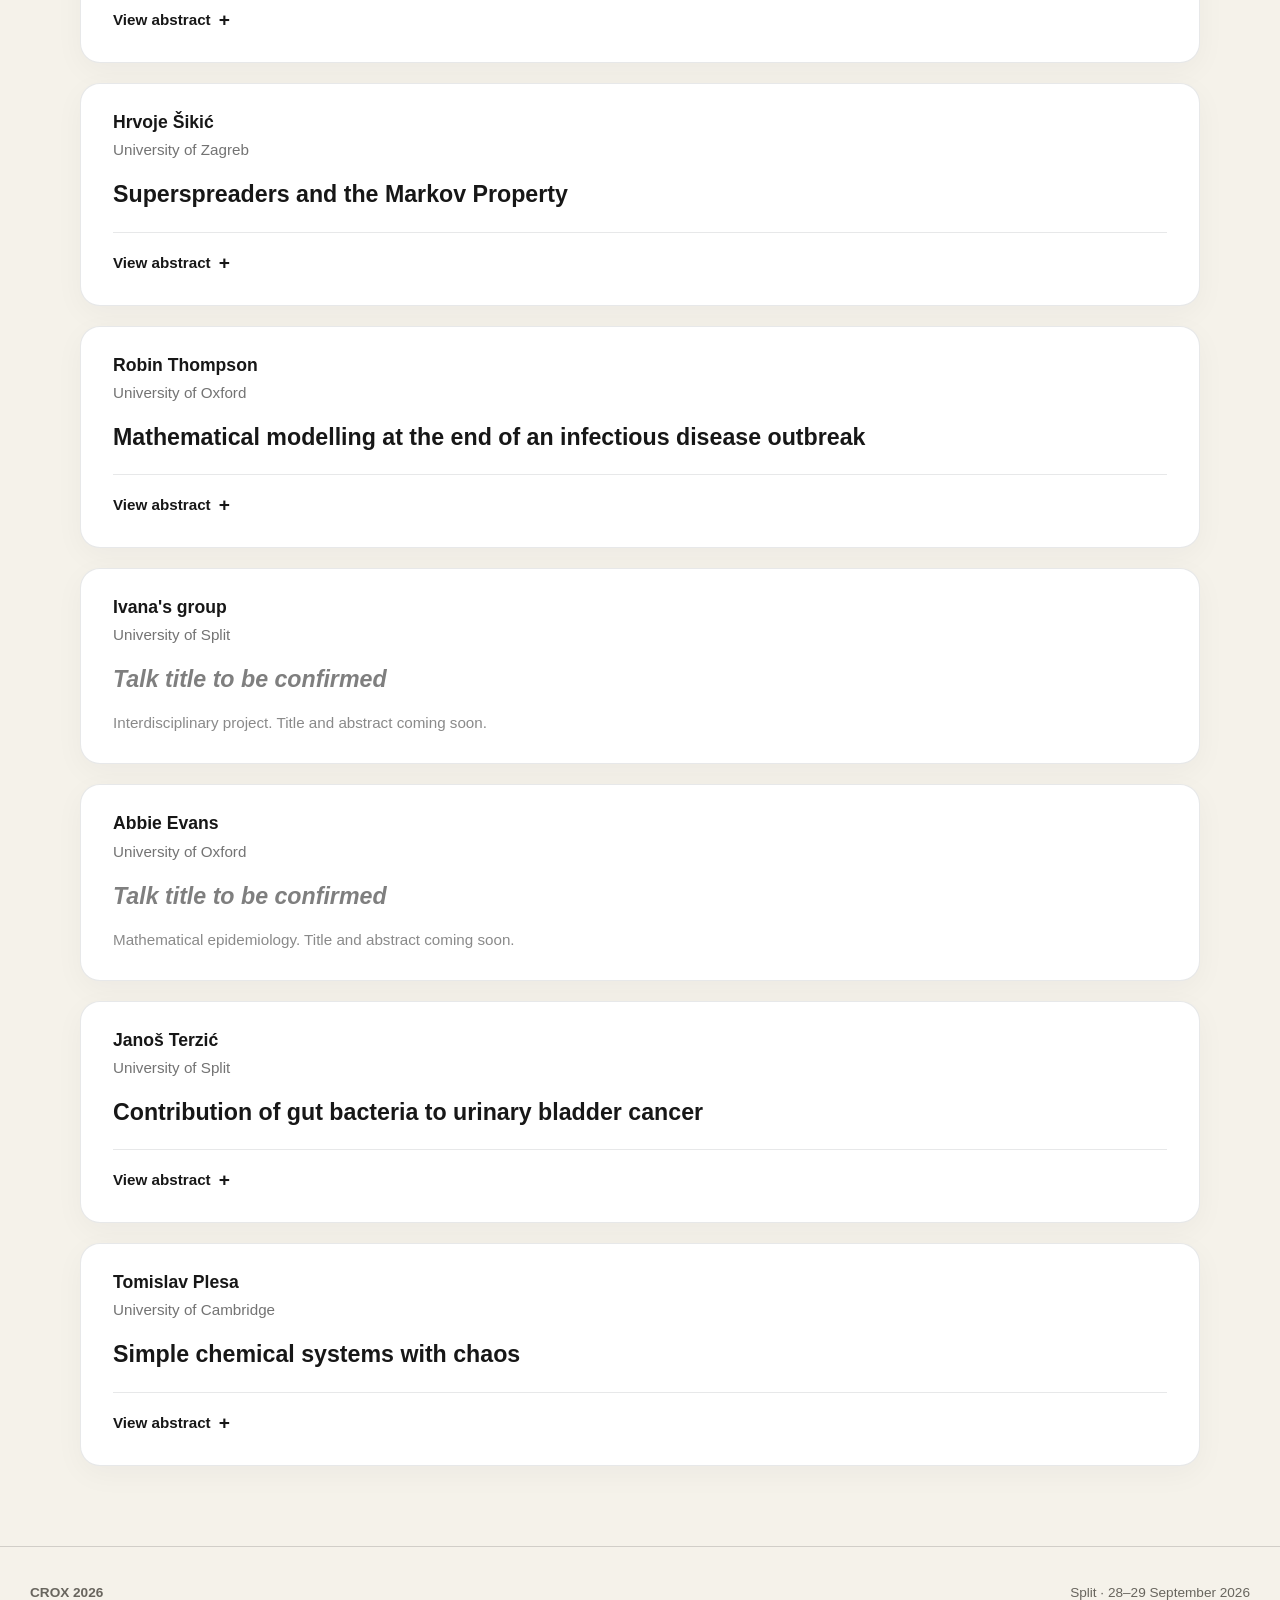
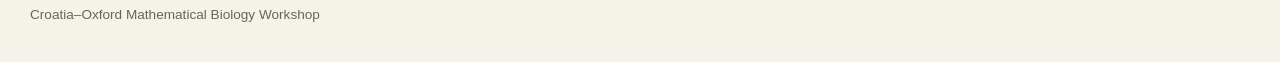
==== commit b5f76f4e: "Update talk title and add abstract details" ====
--- a/programme.html
+++ b/programme.html
@@ -208,7 +208,7 @@
               <strong>Robin Thompson</strong>
               <span class="schedule-affiliation"> · Oxford · online</span>
               <div class="schedule-title schedule-title-pending">
-                Talk title to be confirmed
+                Mathematical modelling at the end of an infectious disease outbreak
               </div>
             </div>
           </div>
@@ -591,11 +591,28 @@
           <p>University of Oxford</p>
         </div>
   
-        <h4 class="title-pending">Talk title to be confirmed</h4>
-  
-        <p class="abstract-pending">
-          Mathematical epidemiology. Title and abstract coming soon.
-        </p>
+        <h4>Mathematical modelling at the end of an infectious disease outbreak</h4>
+  
+        <details>
+          <summary>View abstract</summary>
+          <div class="abstract-text">
+          <p>
+            Determining when an infectious disease outbreak can be declared over safely is a critical challenge for public health policy advisors. 
+            Although end-of-outbreak declarations permit the relaxation of control measures, premature declarations risk subsequent disease resurgence. 
+            As a result, there has been increasing interest in developing quantitative frameworks for real-time estimation of the probability that additional cases will occur. 
+            These approaches can be applied towards the end of an outbreak, following the apparent final reported case, to determine the risk associated with declaring the outbreak over. 
+          </p>
+          <p>
+          I will present several mathematical modelling approaches for assessing the probability that additional cases will occur at the apparent end of an outbreak. 
+          First, I will describe a method based on stochastic compartmental models, in which repeated model simulation can be used to derive practical “rules of thumb” for the minimum waiting time without cases required before declaring an outbreak over. 
+          Second, I will present an exact probabilistic framework based on stochastic branching process models, in which disease incidence time series data are combined with contact tracing information to calculate the probability of additional cases. 
+          I will also show how this framework can be extended to settings in which contact tracing data are unavailable. Finally, I will discuss a renewal equation based approach for estimating the probability of additional cases directly from disease incidence time series data. 
+          This flexible framework was applied in the context of the 2017 Ebola outbreak in the Democratic Republic of the Congo to assess when interventions could be relaxed safely.
+          </p>
+          <p>
+          Together, the methods presented provide a rigorous quantitative basis for informing public health decision making at the end of an infectious disease outbreak.
+          </p>
+        </details>
       </article>
   
   
--- a/style.css
+++ b/style.css
@@ -186,18 +186,18 @@
   display: block;
 
   width: min(390px, 68vw);
-  max-height: 175px;
+  height: auto;
+
   object-fit: contain;
 
   margin: 0 auto 32px;
-  padding: 16px 20px;
-
-  background: #ffffff;
-
-  border: 1px solid rgba(23, 23, 23, 0.10);
-  border-radius: 12px;
-
-  box-shadow: 0 10px 35px rgba(23, 23, 23, 0.07);
+  padding: 10px 14px;
+
+  background: rgba(255, 255, 255, 0.55);
+  backdrop-filter: blur(4px);
+  -webkit-backdrop-filter: blur(4px);
+
+  border-radius: 8px;
 }
 
 
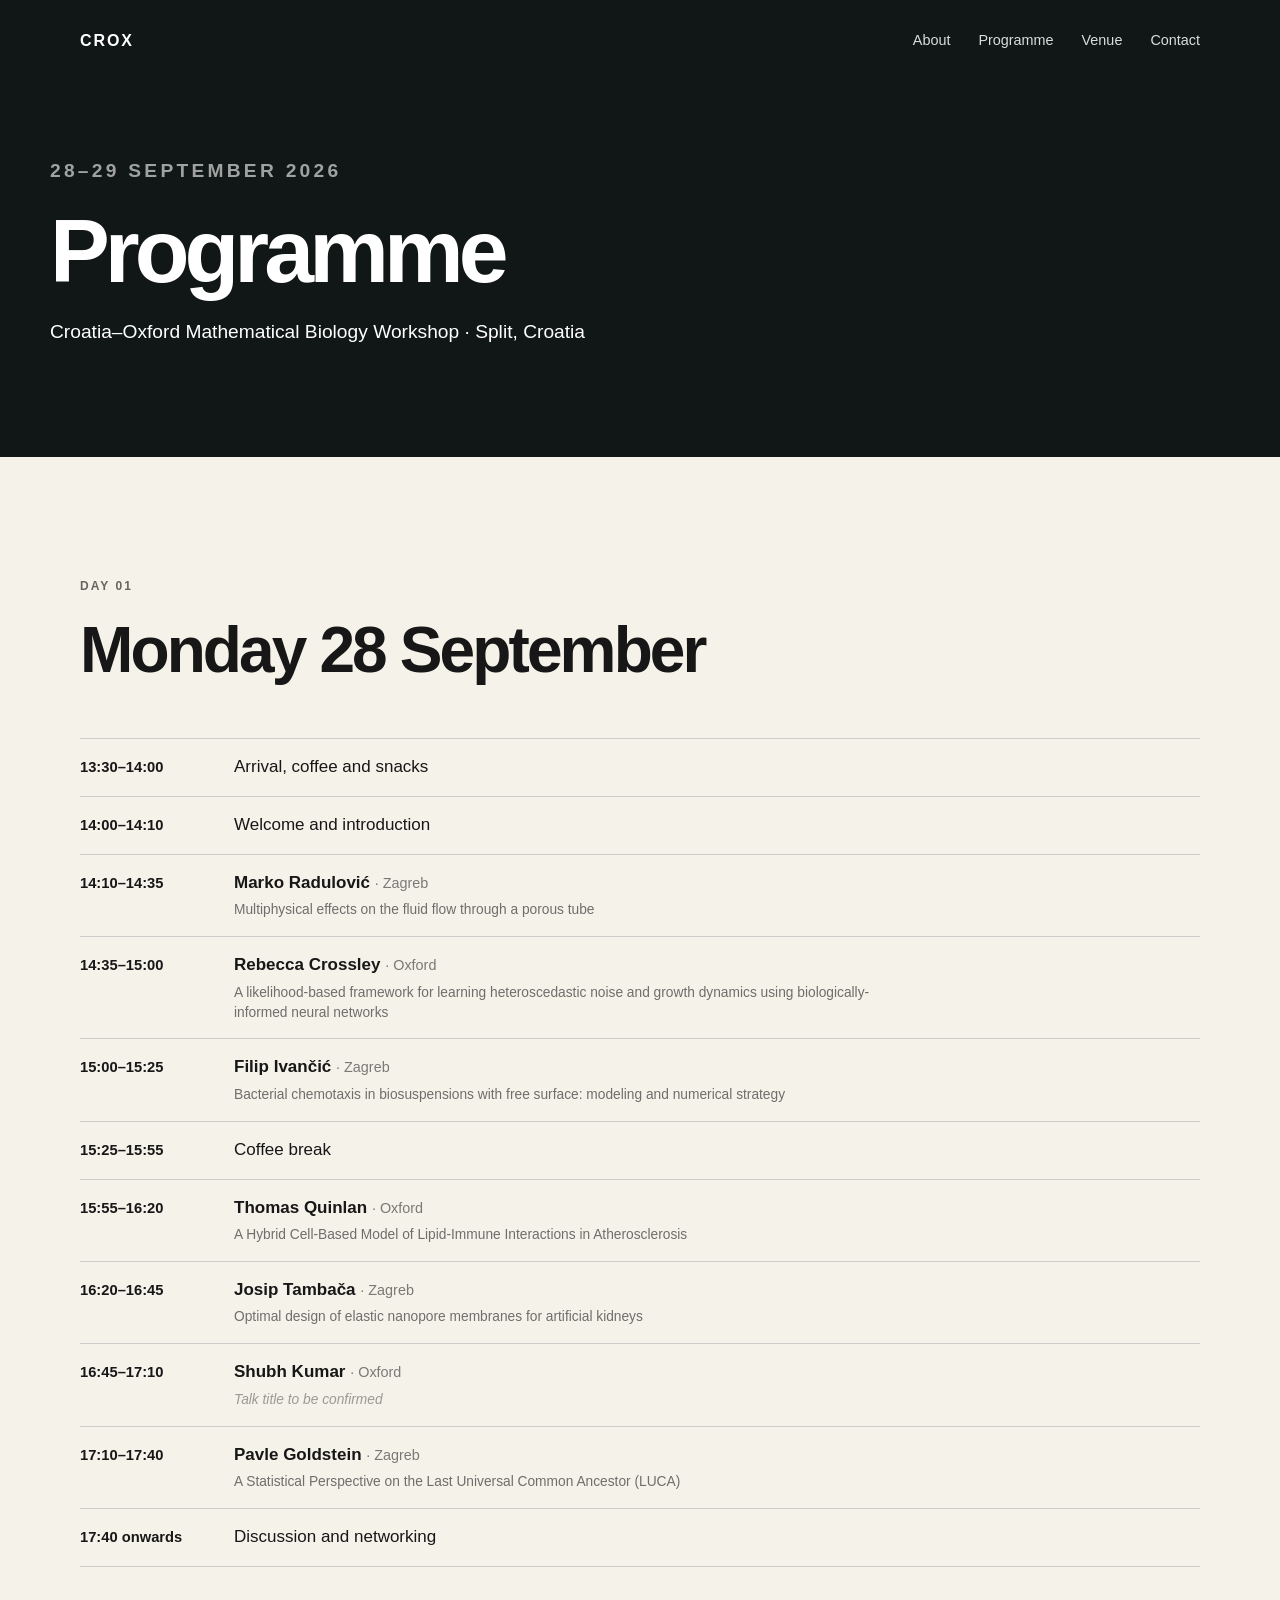
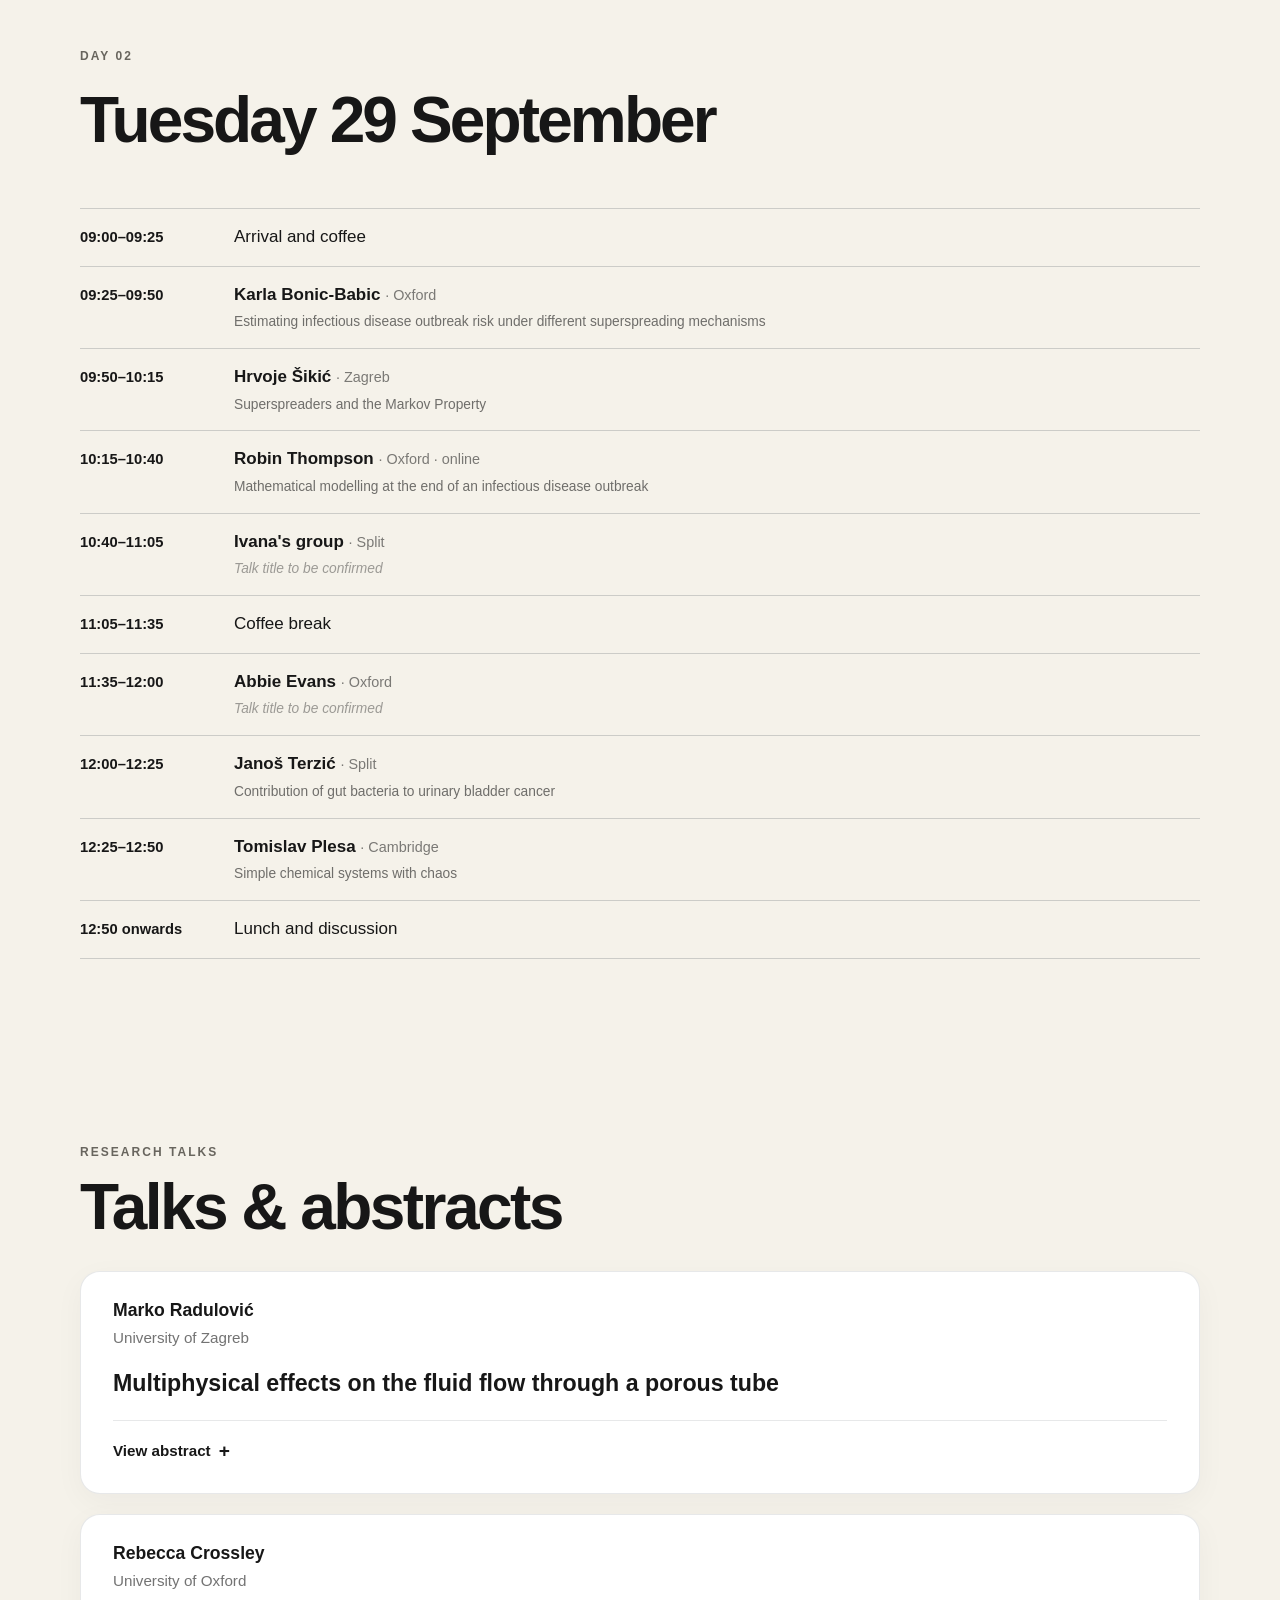
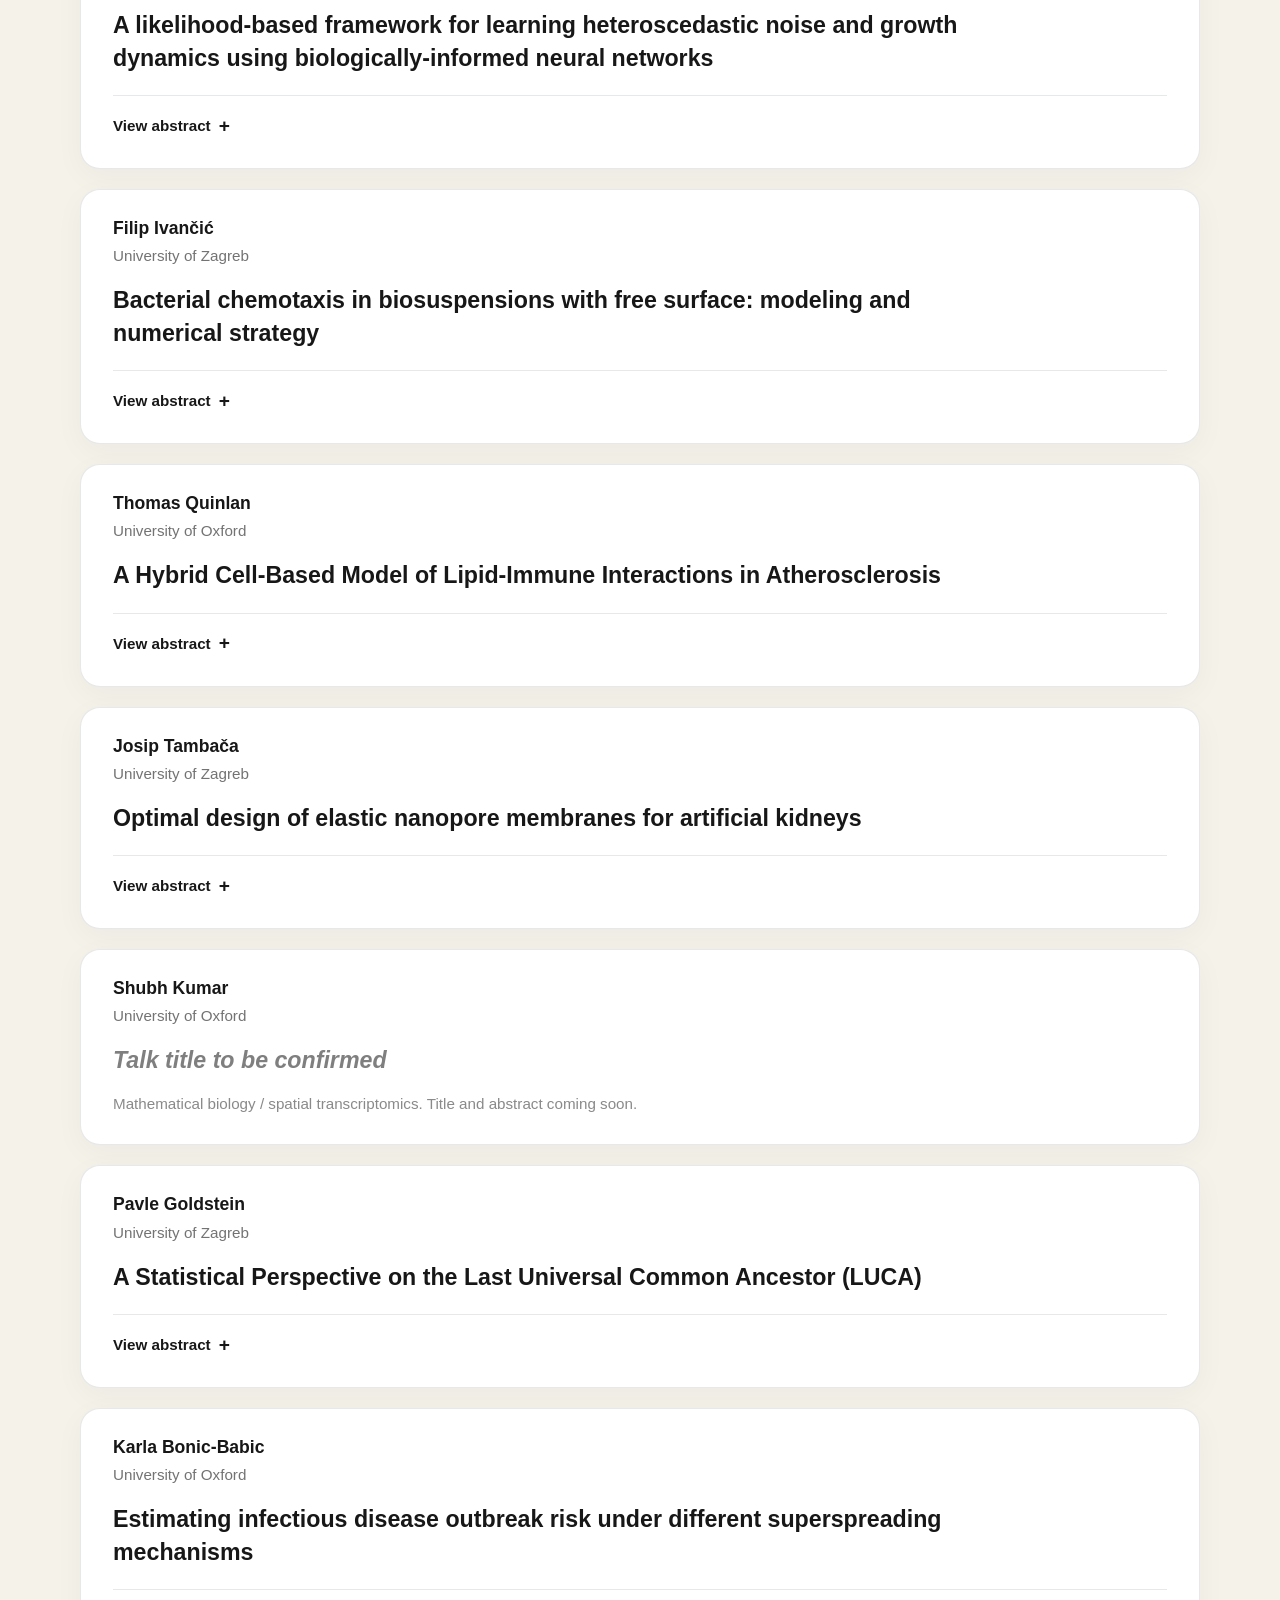
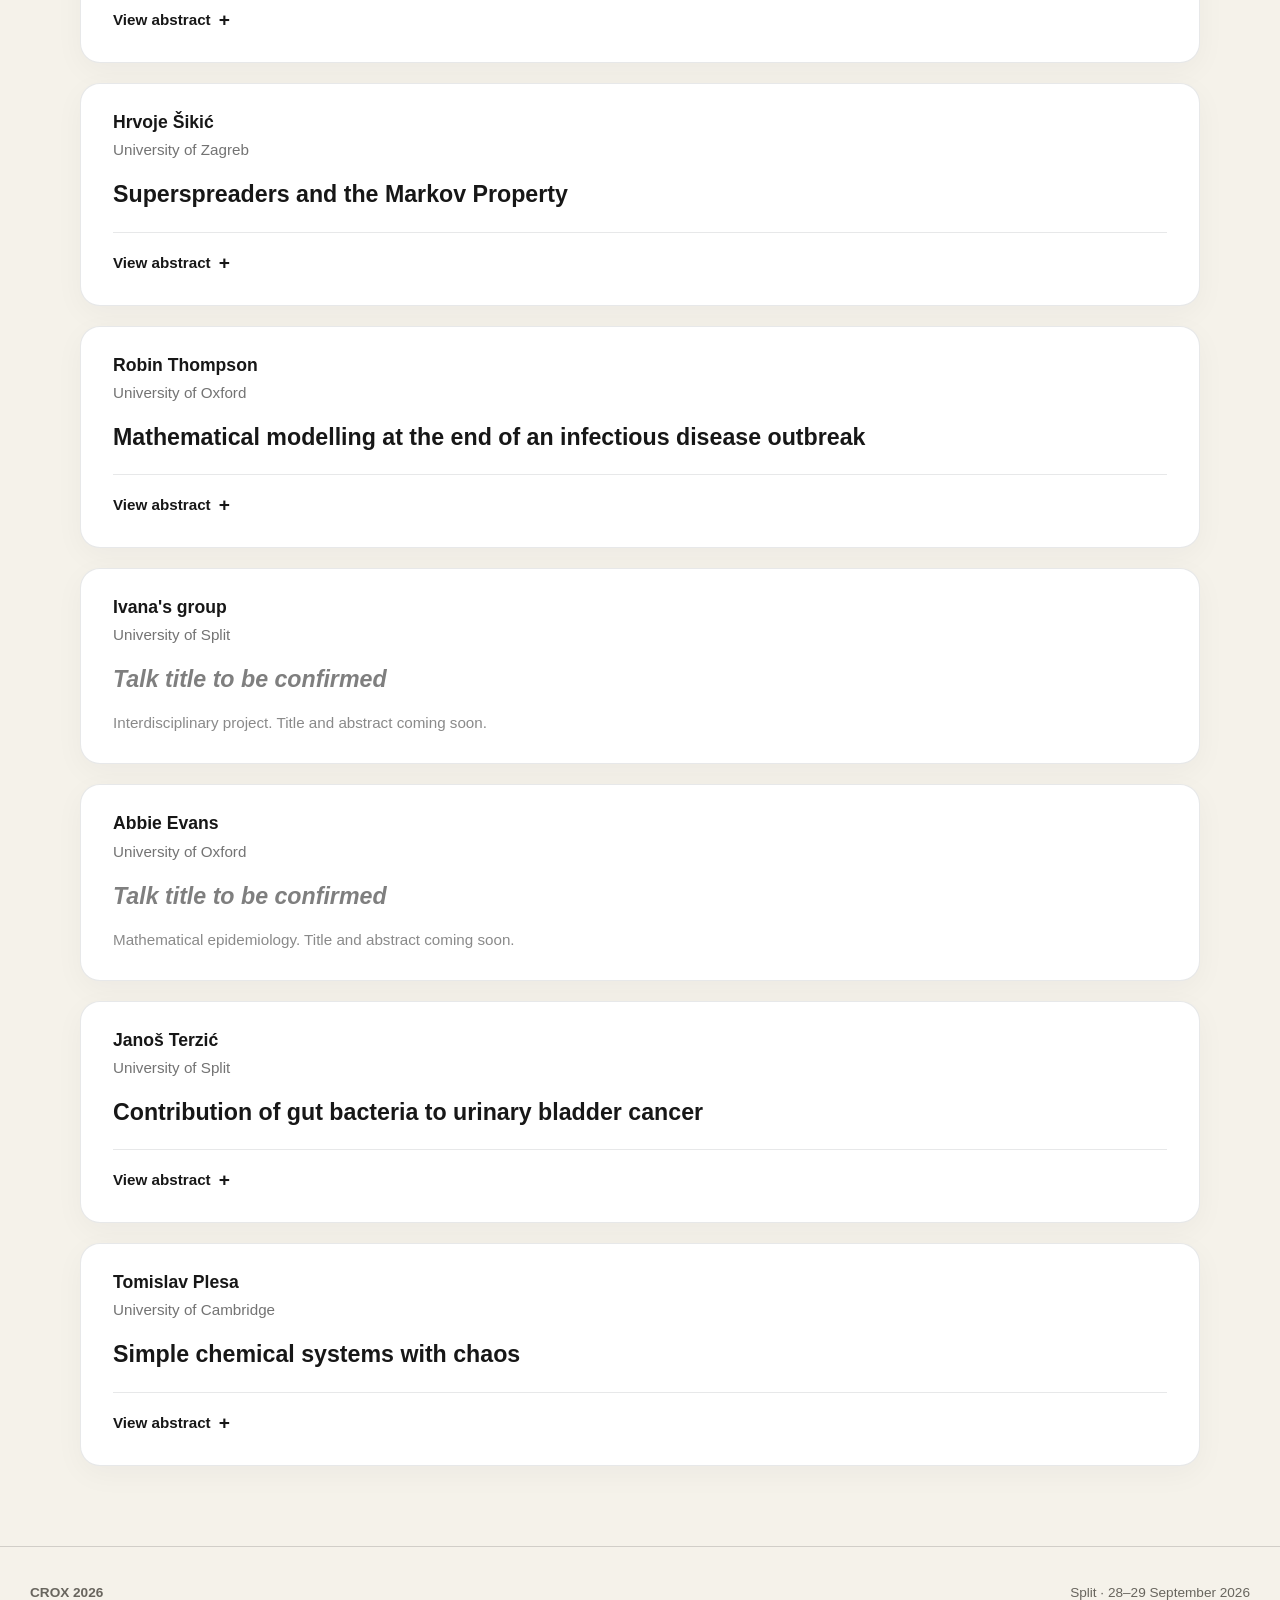
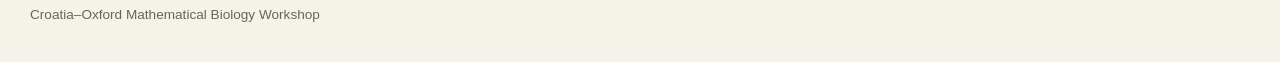
==== commit 4ccaf26e: "Update speaker title formatting" ====
--- a/programme.html
+++ b/programme.html
@@ -207,7 +207,7 @@
             <div class="schedule-content">
               <strong>Robin Thompson</strong>
               <span class="schedule-affiliation"> · Oxford · online</span>
-              <div class="schedule-title schedule-title-pending">
+              <div class="schedule-title">
                 Mathematical modelling at the end of an infectious disease outbreak
               </div>
             </div>
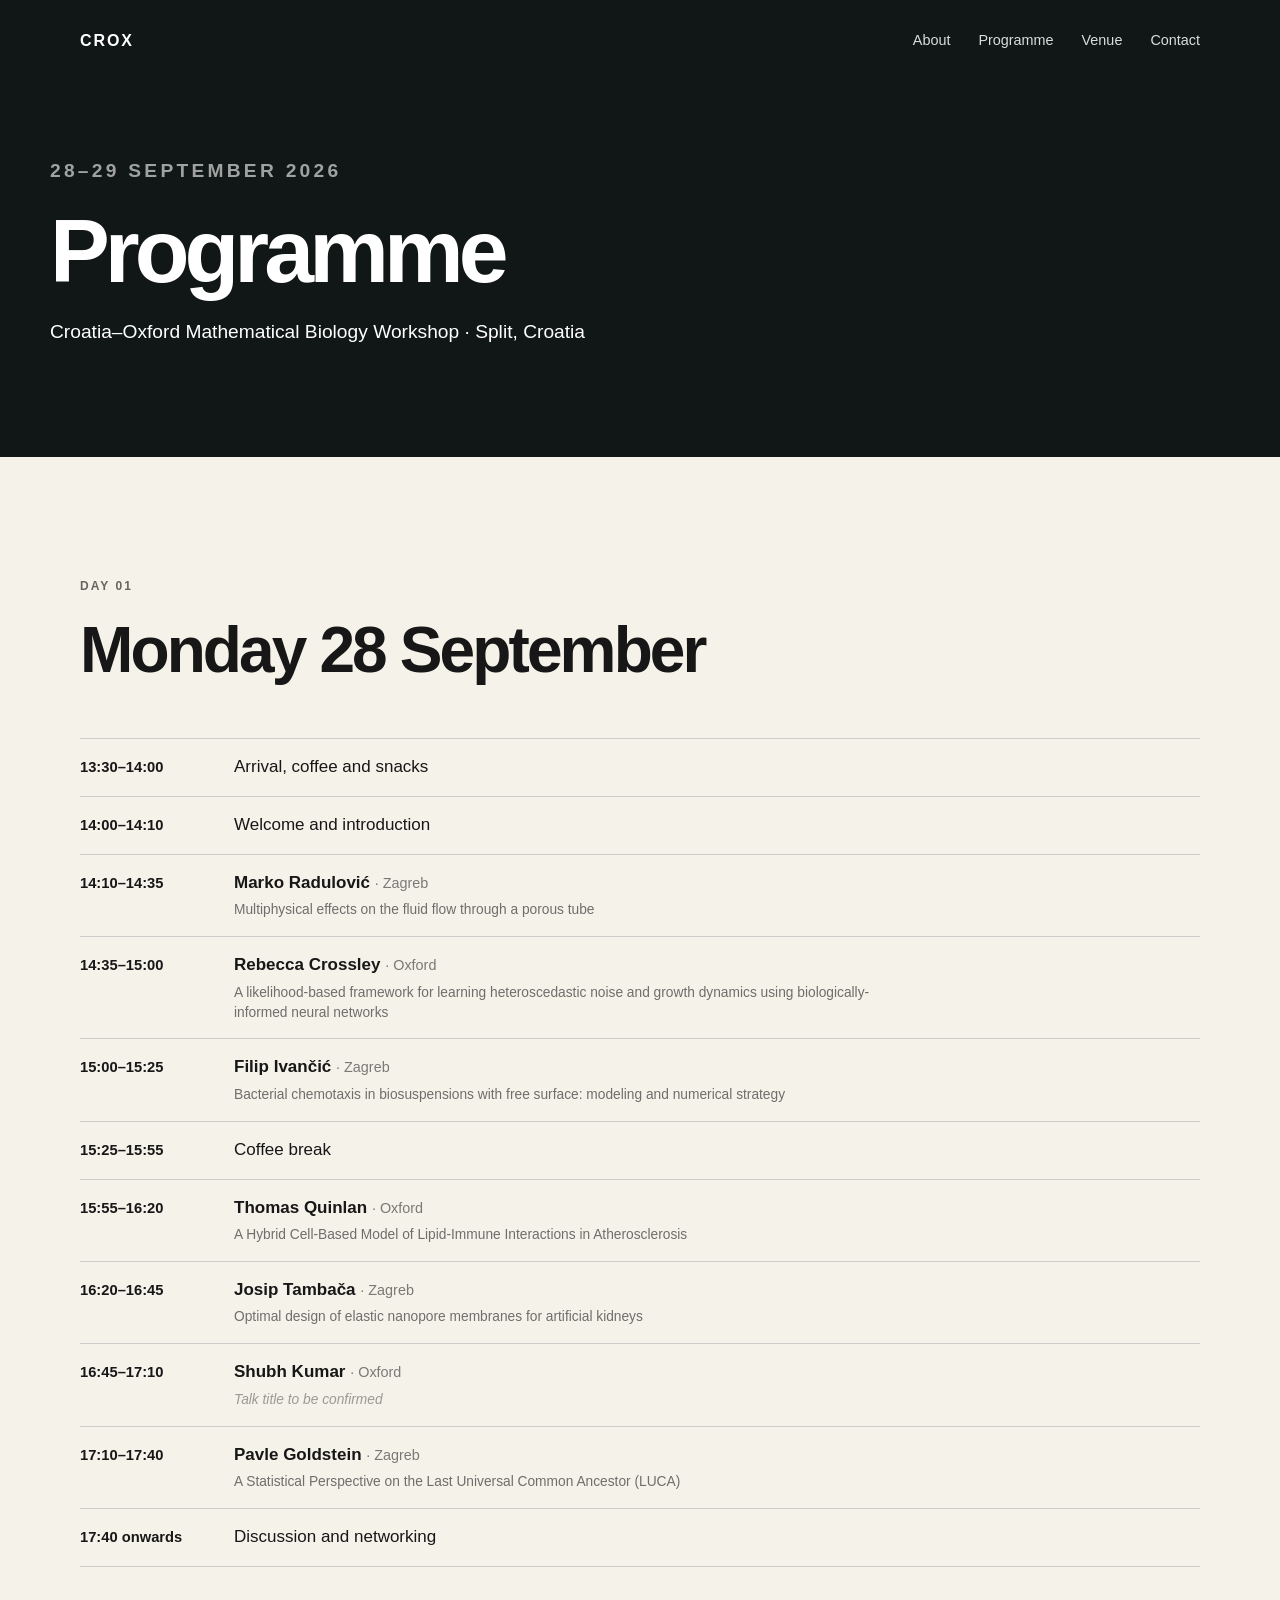
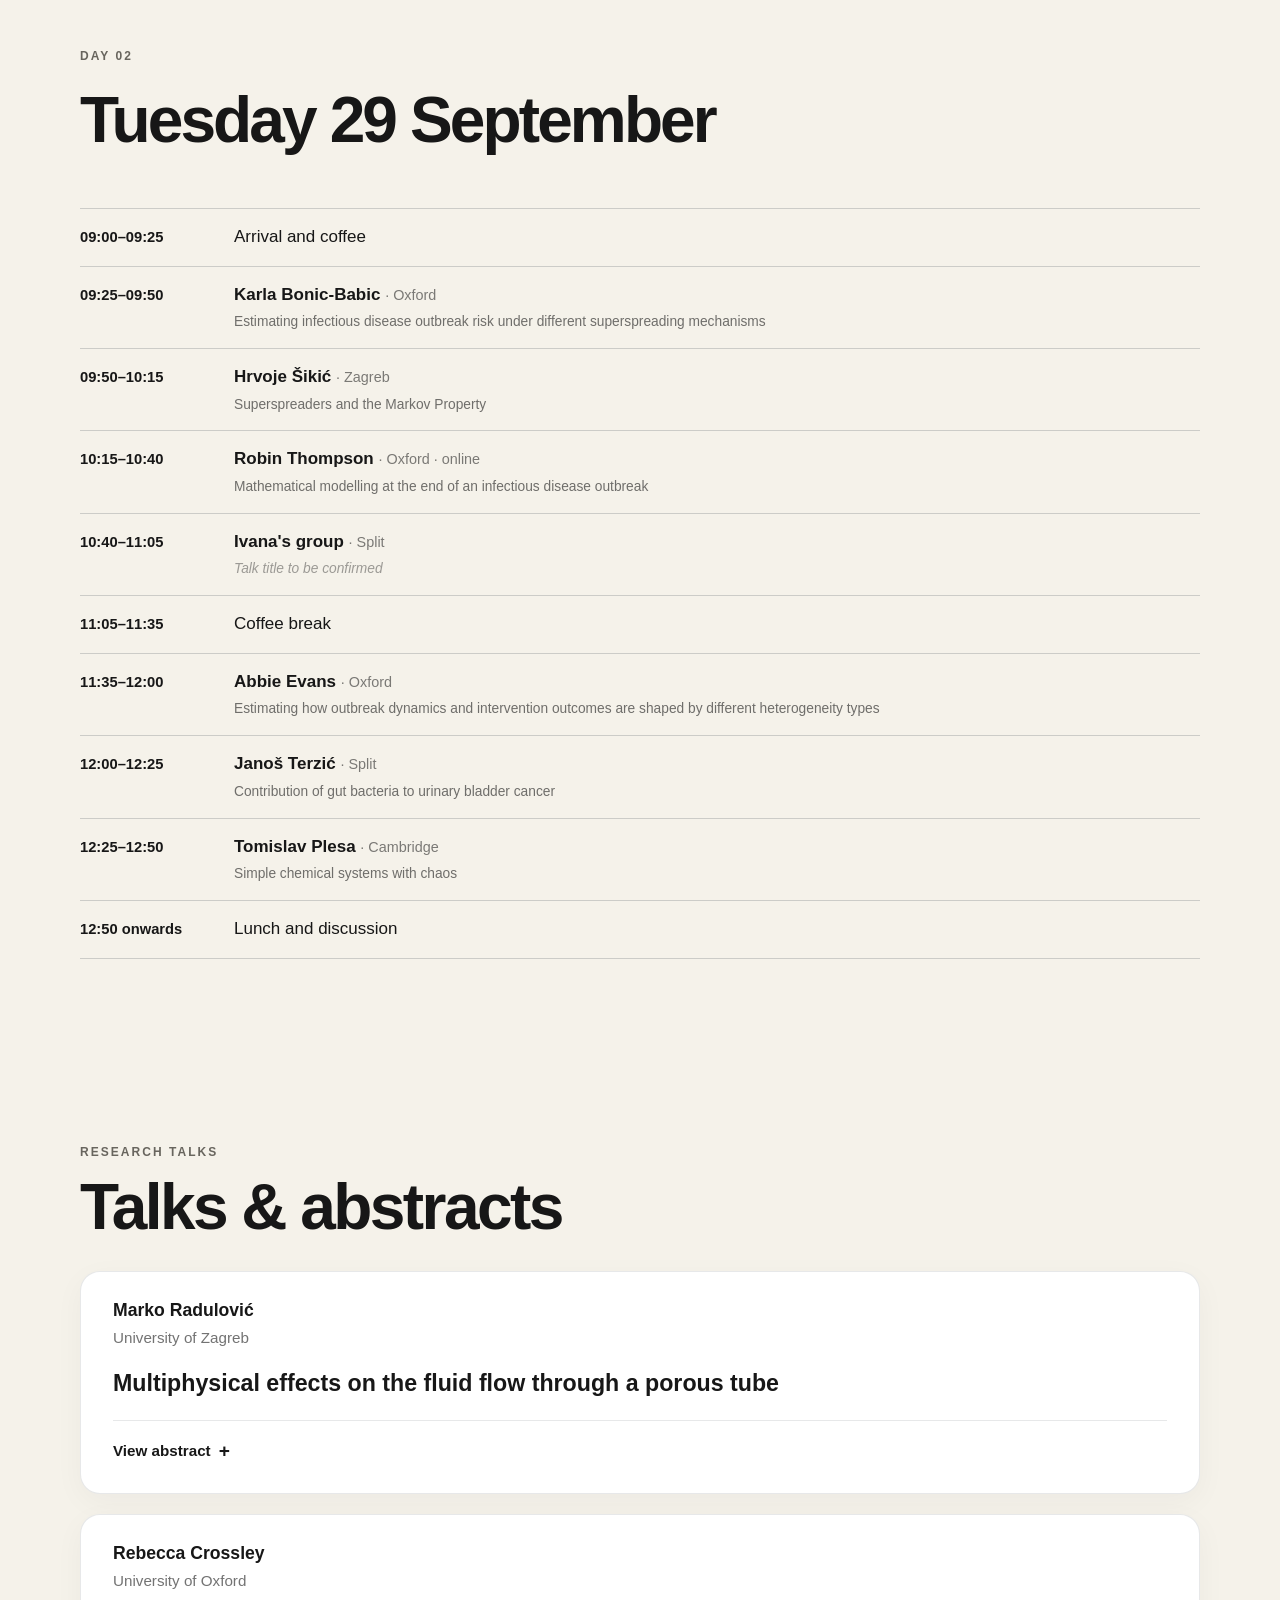
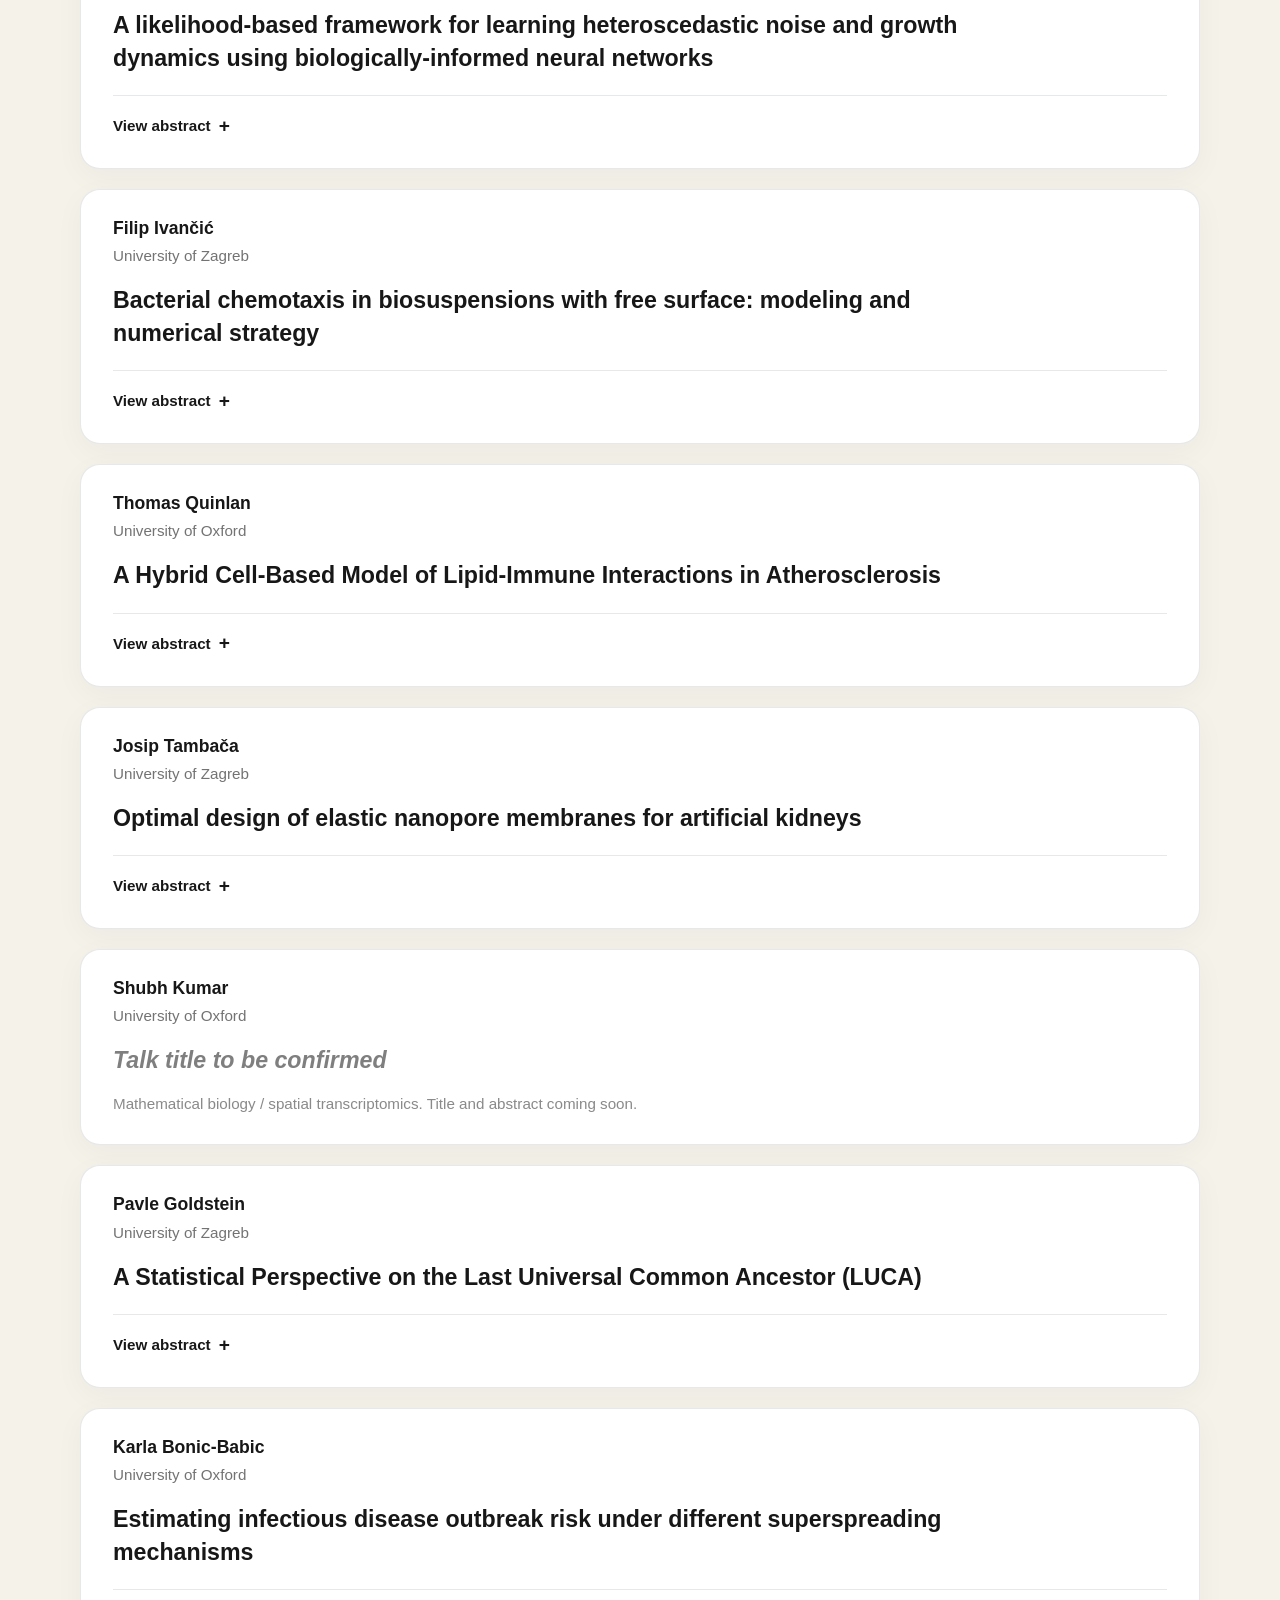
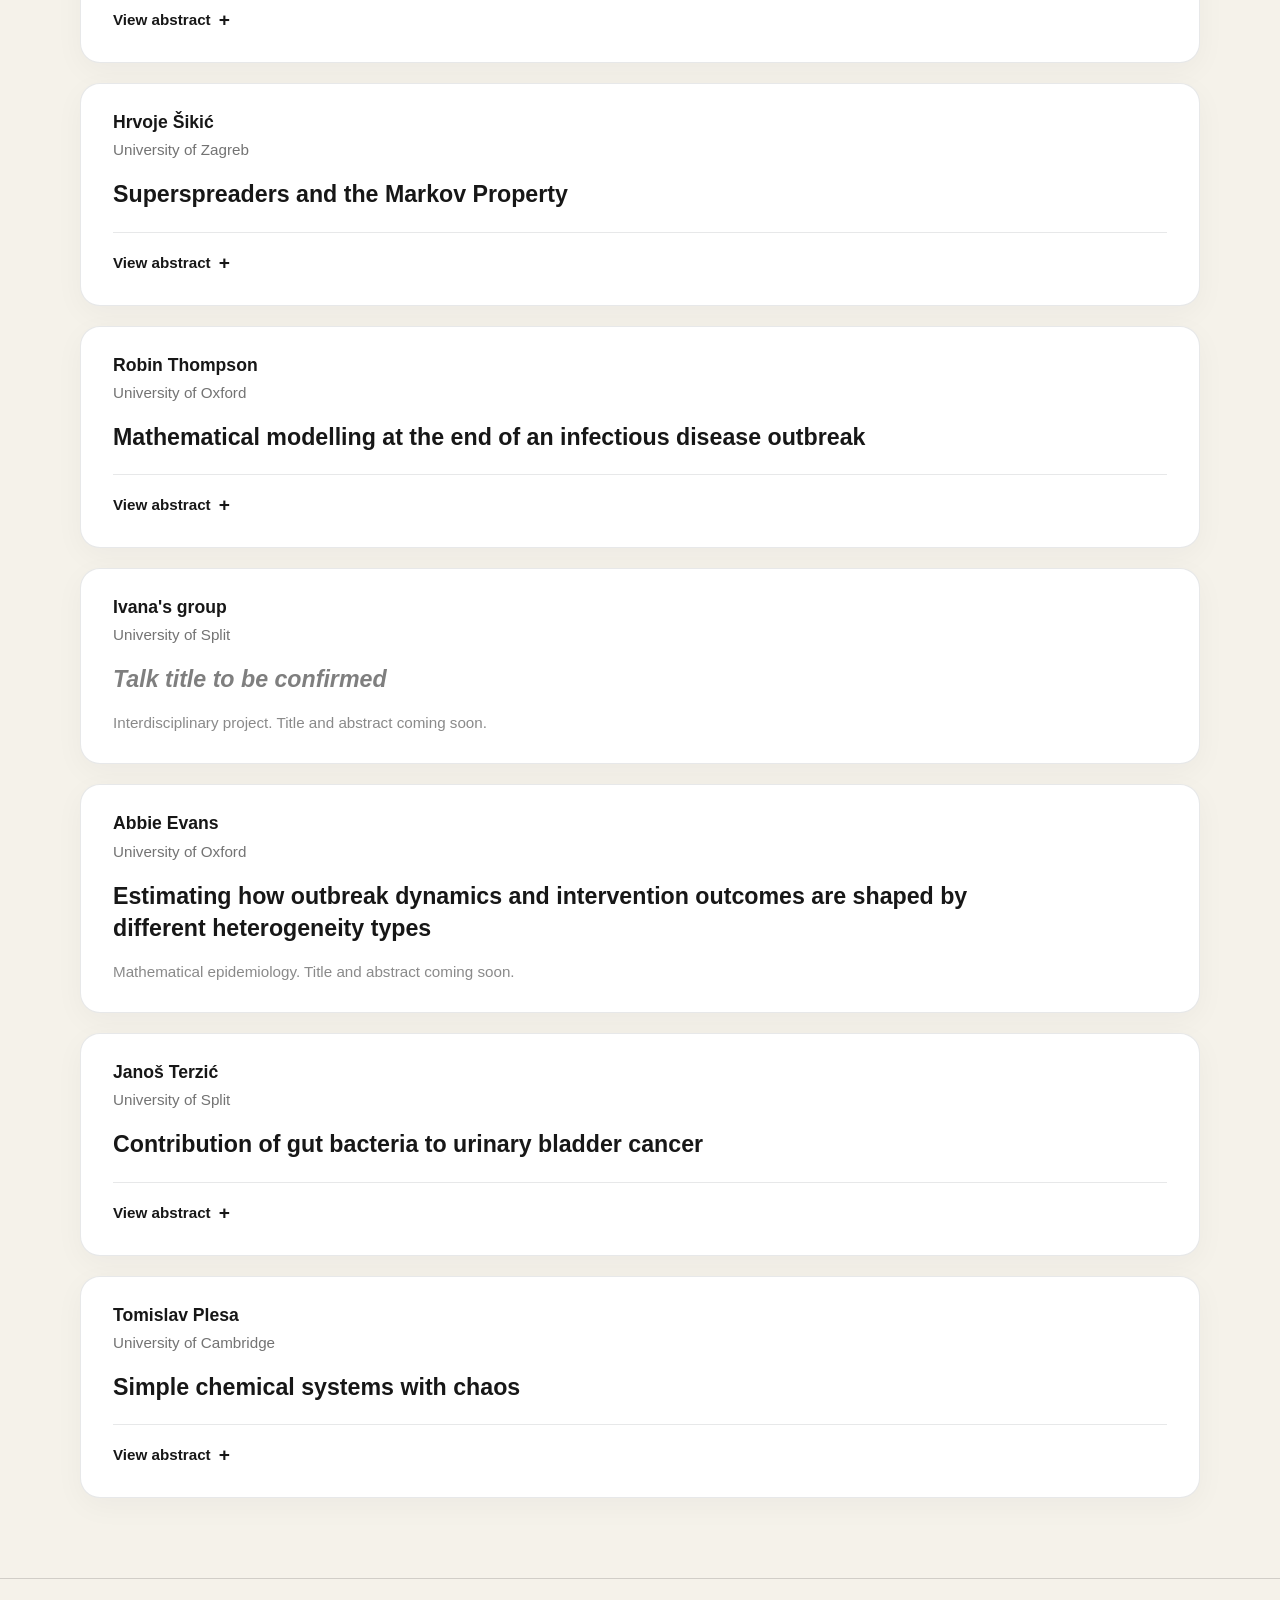
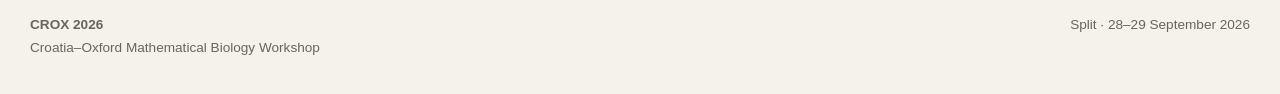
==== commit e80eca5d: "Update talk title" ====
--- a/programme.html
+++ b/programme.html
@@ -234,8 +234,8 @@
             <div class="schedule-content">
               <strong>Abbie Evans</strong>
               <span class="schedule-affiliation"> · Oxford</span>
-              <div class="schedule-title schedule-title-pending">
-                Talk title to be confirmed
+              <div class="schedule-title">
+                Estimating how outbreak dynamics and intervention outcomes are shaped by different heterogeneity types
               </div>
             </div>
           </div>
@@ -638,7 +638,7 @@
           <p>University of Oxford</p>
         </div>
   
-        <h4 class="title-pending">Talk title to be confirmed</h4>
+        <h4>Estimating how outbreak dynamics and intervention outcomes are shaped by different heterogeneity types</h4>
   
         <p class="abstract-pending">
           Mathematical epidemiology. Title and abstract coming soon.
--- a/style.css
+++ b/style.css
@@ -984,3 +984,34 @@
     font-size: 0.84rem;
   }
 }
+
+/* FUNDING */
+
+.funding-section h2 {
+  margin-bottom: 40px;
+}
+
+.funding-content {
+  max-width: 900px;
+}
+
+.funding-section .funding-logo {
+  display: block;
+  width: 650px;
+  max-width: 100%;
+  height: auto;
+  margin-bottom: 30px;
+}
+
+.funding-text {
+  max-width: 780px;
+  margin: 0;
+
+  color: var(--text);
+  font-size: 1rem;
+  line-height: 1.7;
+}
+
+.nowrap {
+  white-space: nowrap;
+}
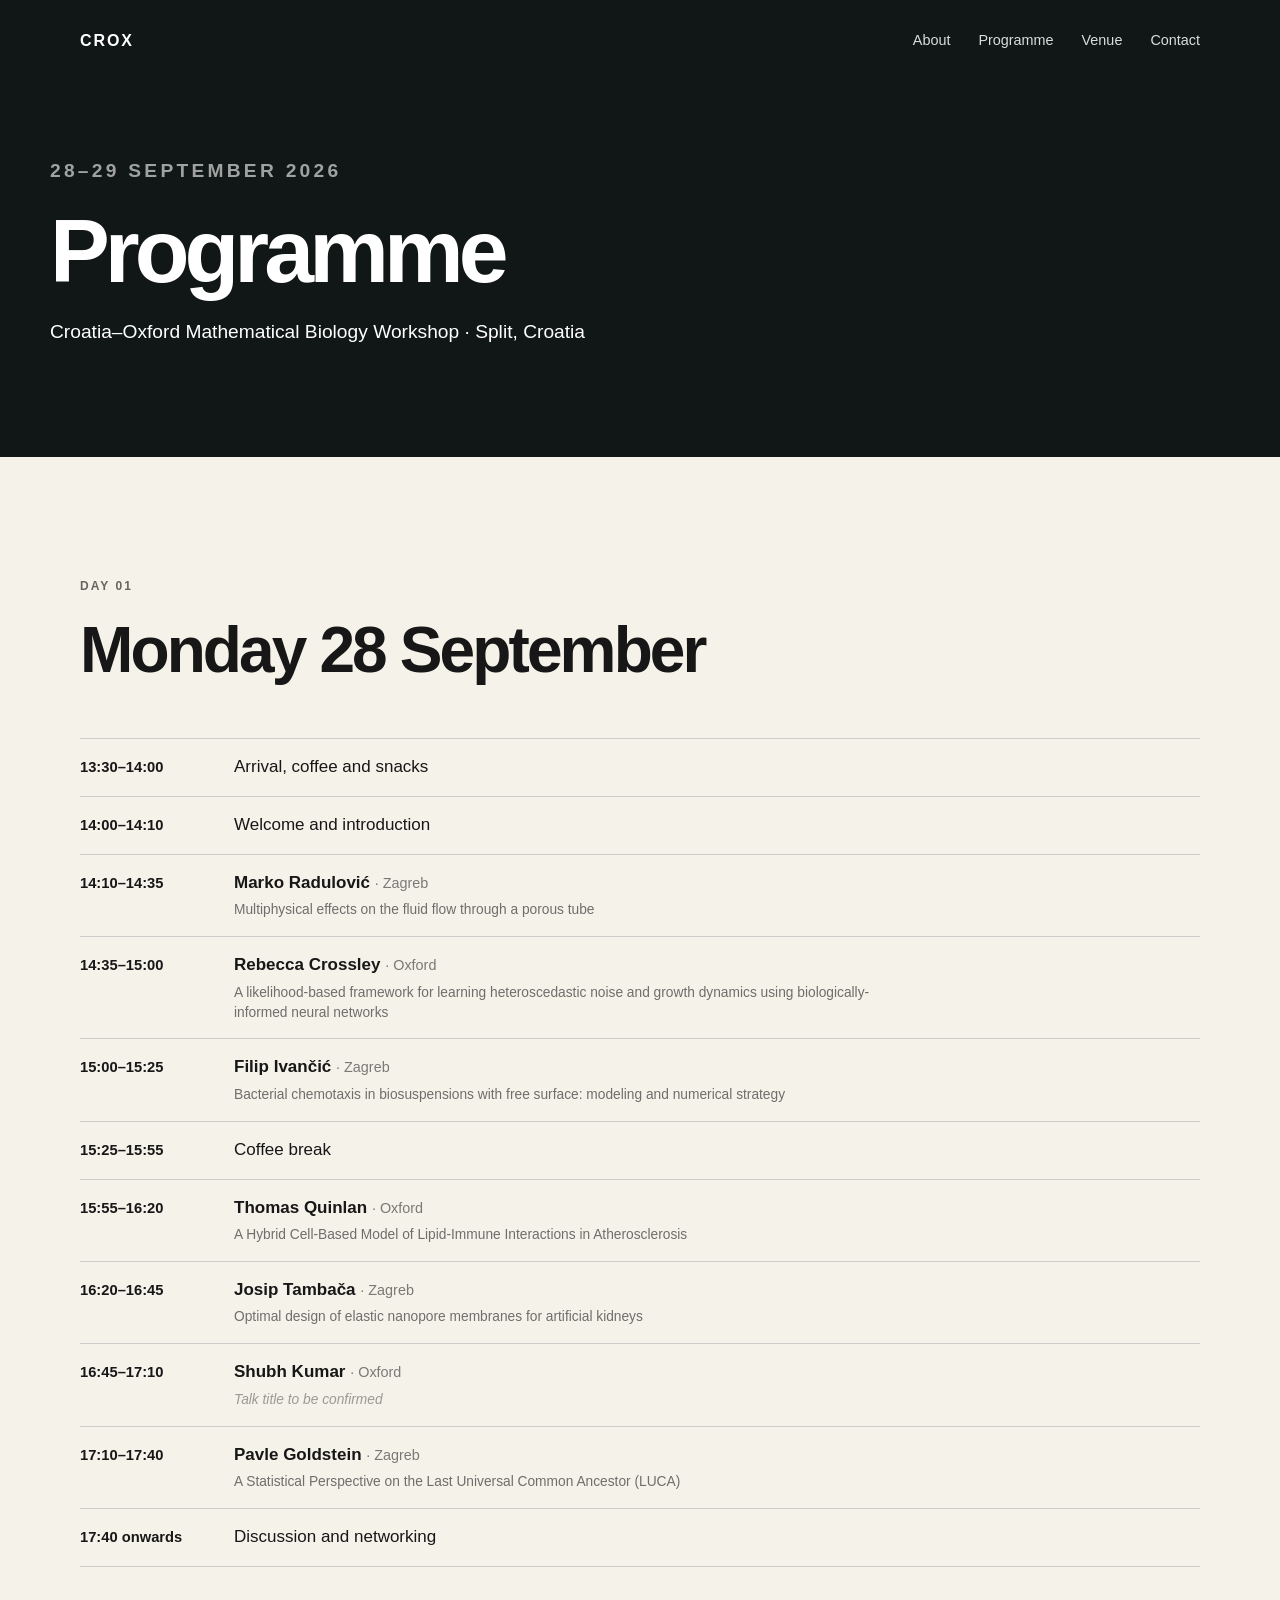
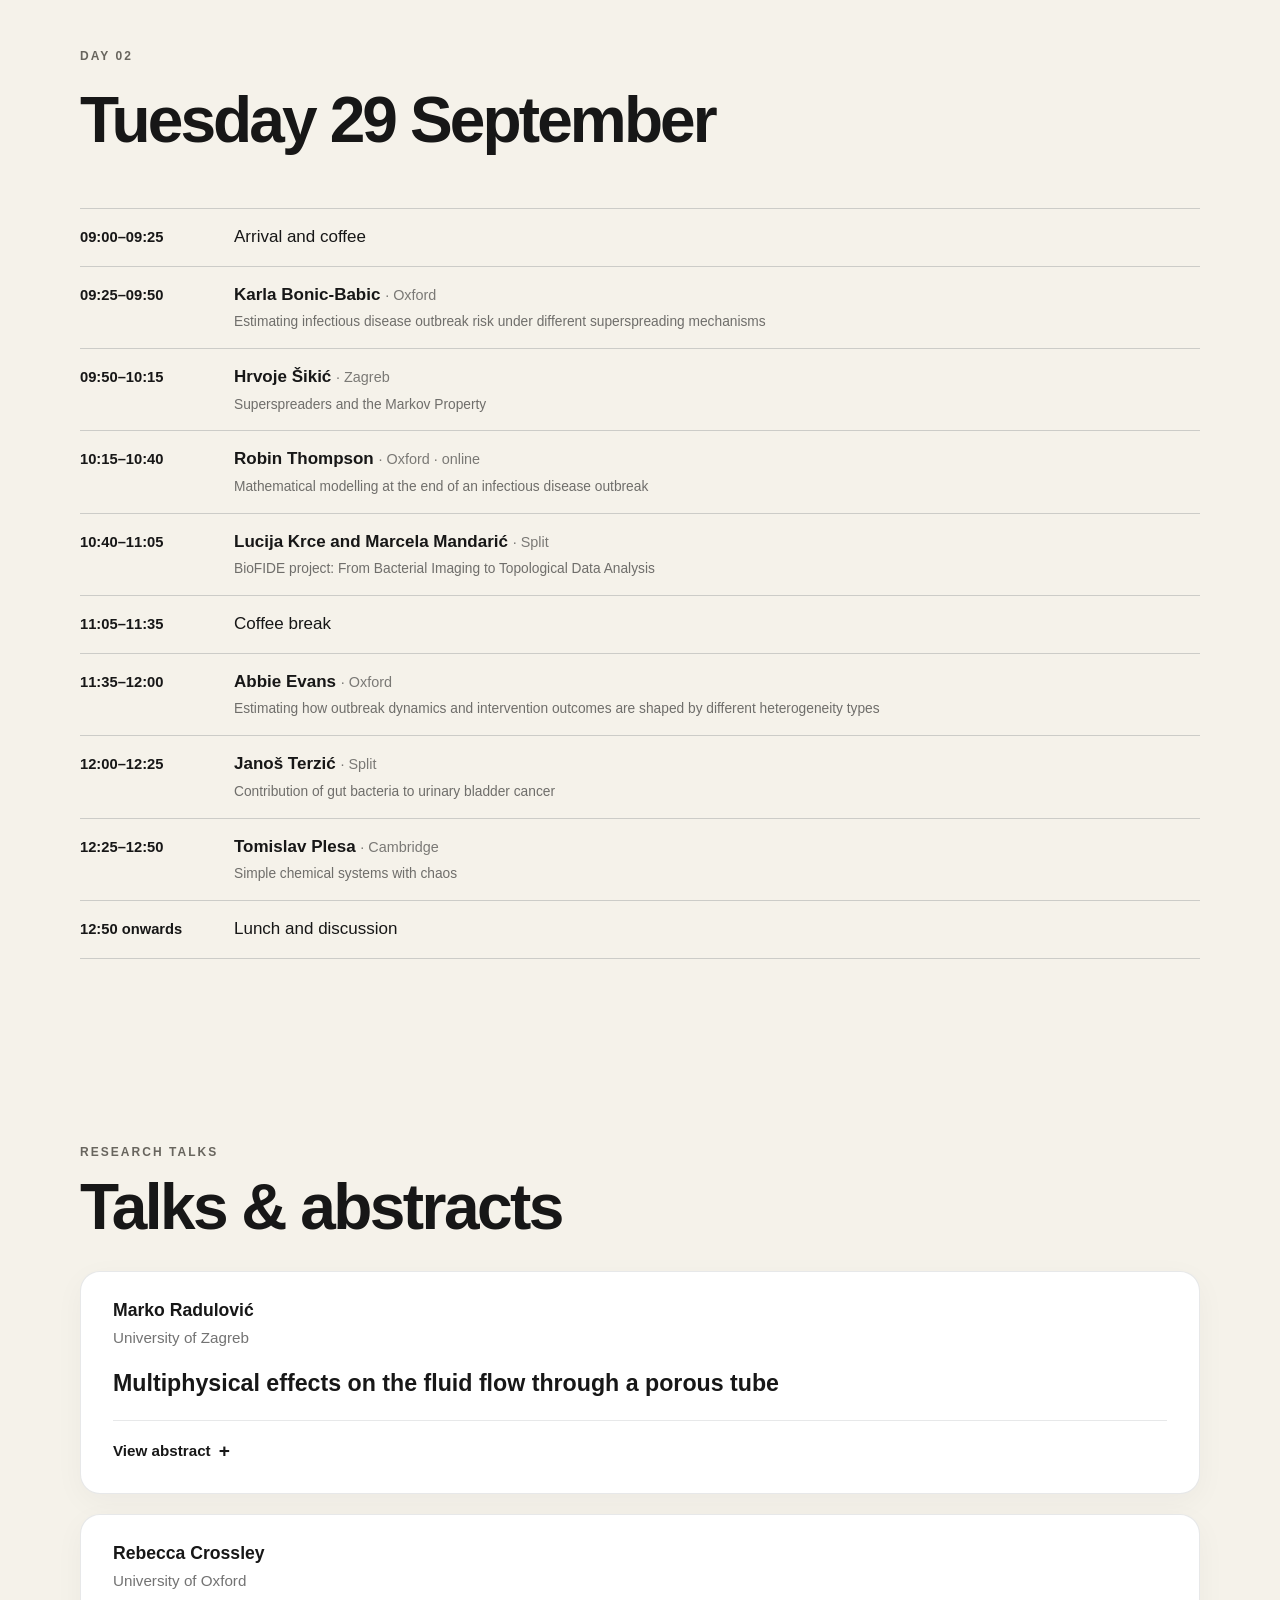
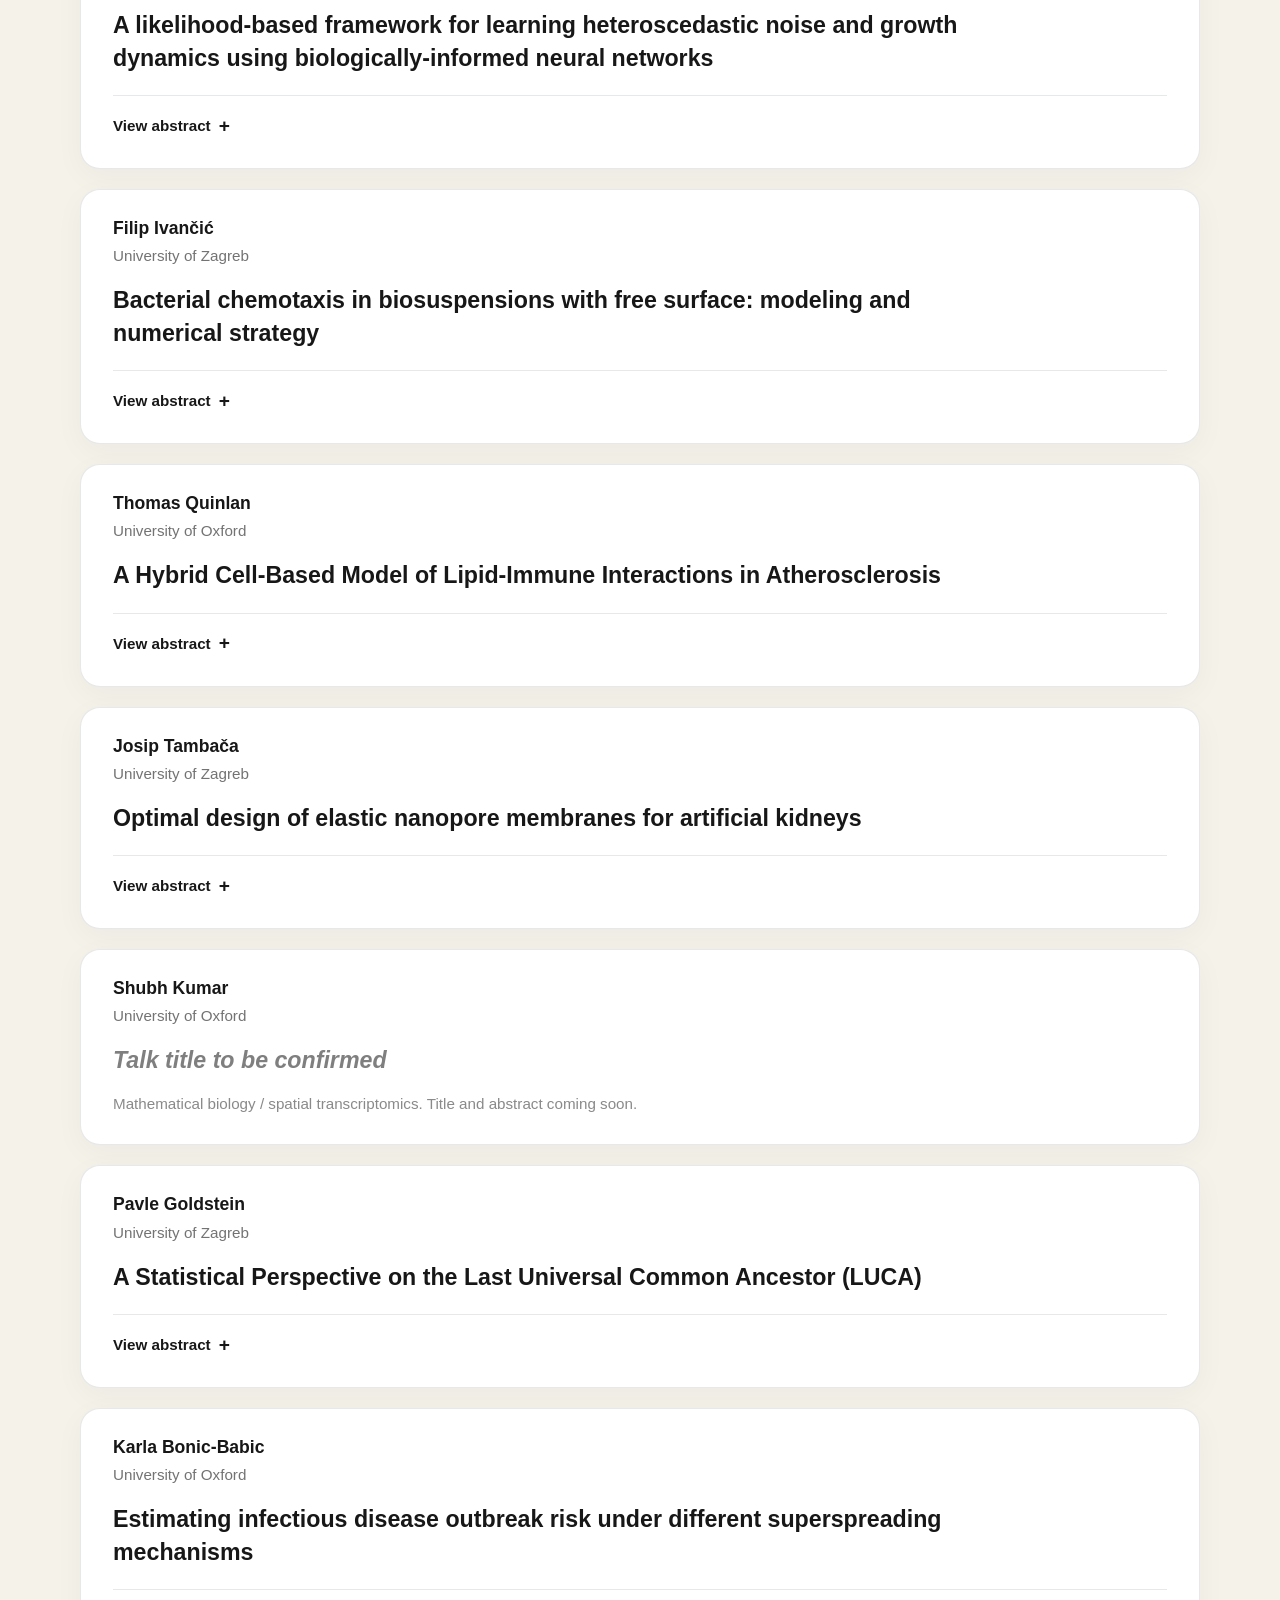
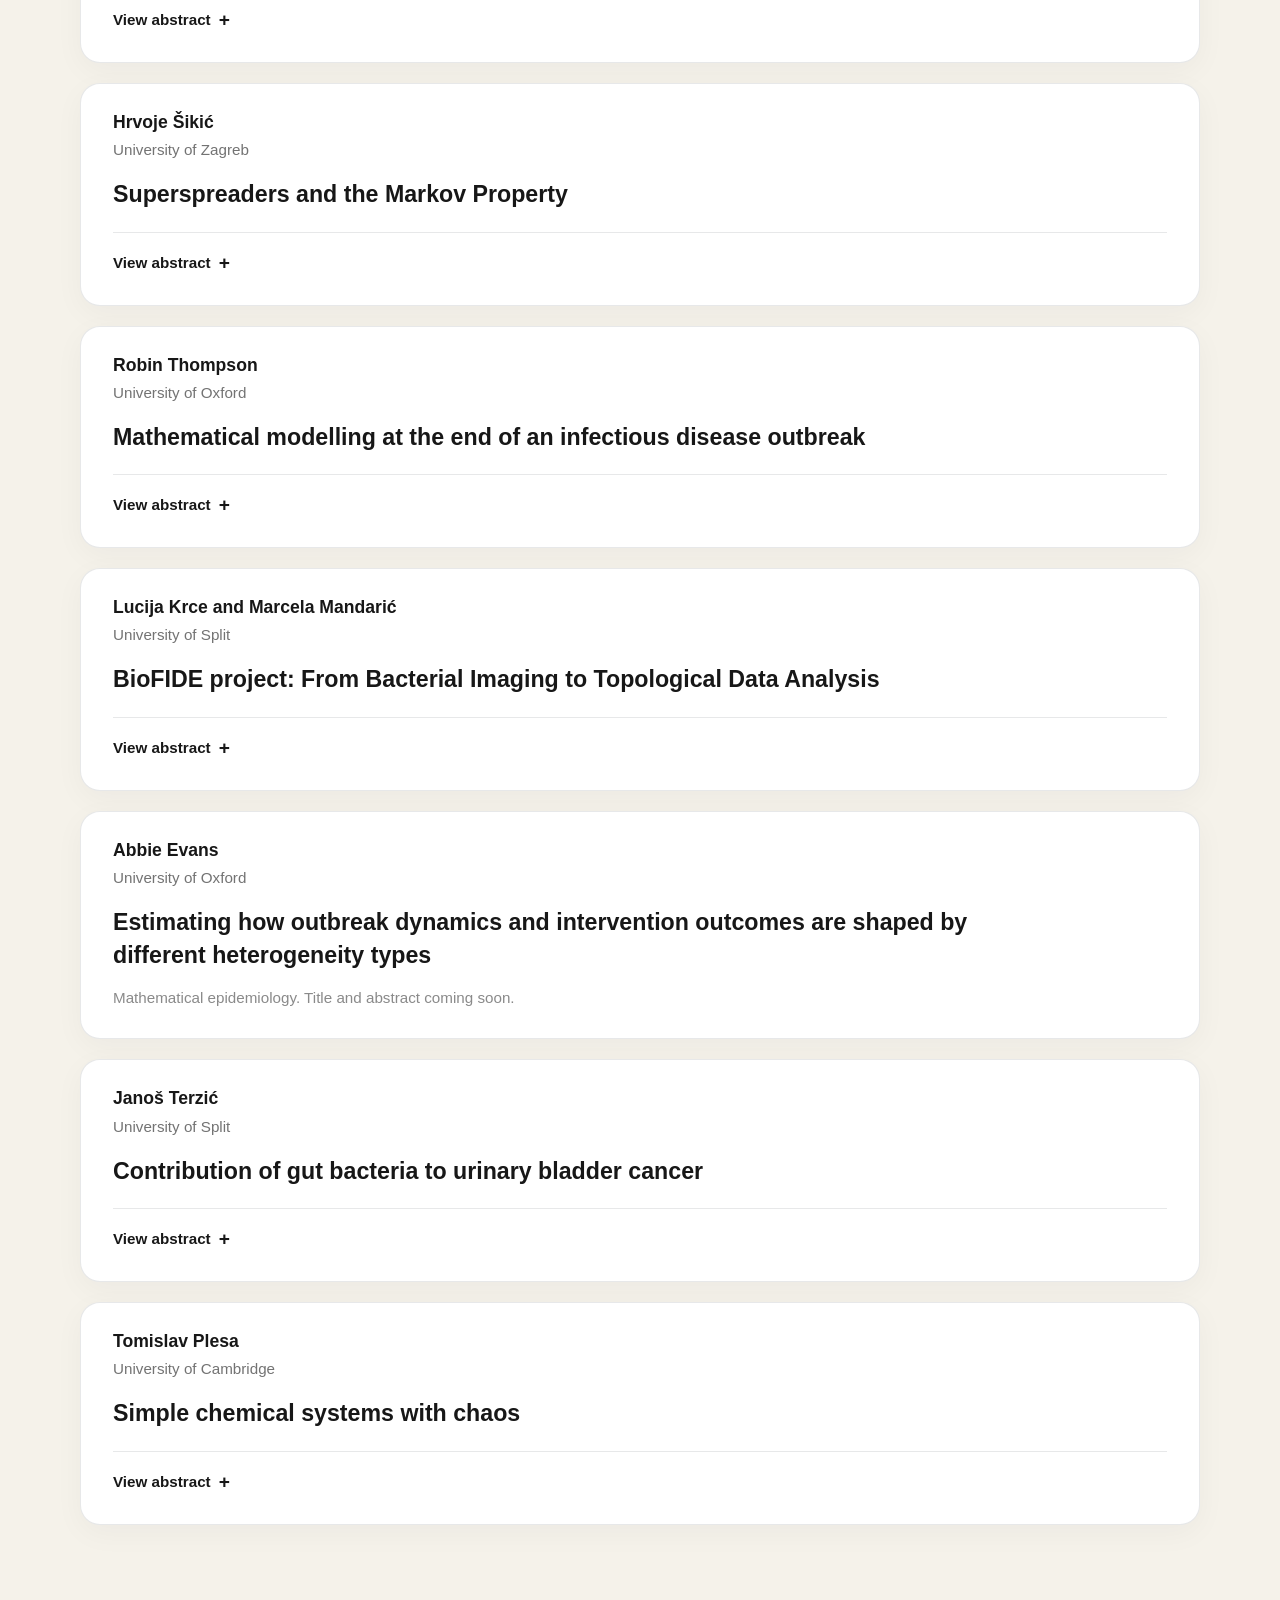
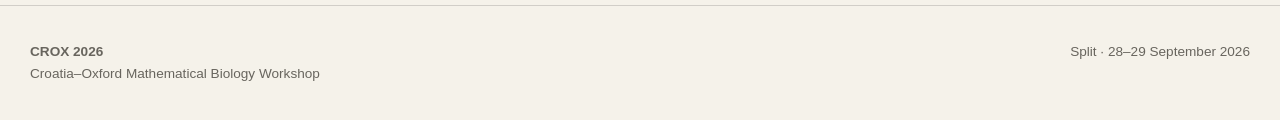
==== commit 8368e71a: "Update speaker names and talk details" ====
--- a/programme.html
+++ b/programme.html
@@ -216,10 +216,10 @@
           <div class="schedule-row talk-row">
             <div class="schedule-time">10:40–11:05</div>
             <div class="schedule-content">
-              <strong>Ivana's group</strong>
+              <strong>Lucija Krce and Marcela Mandarić</strong>
               <span class="schedule-affiliation"> · Split</span>
-              <div class="schedule-title schedule-title-pending">
-                Talk title to be confirmed
+              <div class="schedule-title">
+                BioFIDE project: From Bacterial Imaging to Topological Data Analysis
               </div>
             </div>
           </div>
@@ -619,15 +619,30 @@
       <!-- IVANA -->
       <article class="abstract-card">
         <div class="abstract-speaker">
-          <h3>Ivana's group</h3>
+          <h3>Lucija Krce and Marcela Mandarić</h3>
           <p>University of Split</p>
         </div>
   
-        <h4 class="title-pending">Talk title to be confirmed</h4>
-  
-        <p class="abstract-pending">
-          Interdisciplinary project. Title and abstract coming soon.
-        </p>
+        <h4>BioFIDE project: From Bacterial Imaging to Topological Data Analysis</h4>
+  
+        <details>
+          <summary>View abstract</summary>
+          <div class="abstract-text">
+          <p>
+            The BioFIDE project connects research on bioactive molecules and nanomaterials with mathematical analysis of biological systems. Here, we address a practical question: 
+            how can microscopy images be used to quantify bacterial responses to antibacterial treatment? 
+          </p>
+          <p>
+          Lucija Krce, principal investigator of bioFIDE, will introduce the project and present efforts to develop a relatively simple procedure for preparing bacterial cells for scanning electron microscopy. 
+          Using conventional and alternative imaging modes, we compare untreated Escherichia coli and Staphylococcus aureus cells with cells exposed to an antibacterial surfactant belonging to the quaternary ammonium compounds—a class widely used in disinfectants.
+          </p>
+          <p>
+          Building on these experiments, Marcela Mandarić will present an approach that assesses cell shape and uses topological data analysis to examine bacterial surface texture. 
+          Persistent homology describes features of the bacterial surface that are not captured by cell outlines alone. 
+          Statistical tests assess differences between treated and untreated cells. 
+          The study illustrates how experimental imaging and mathematical methods can be combined to move beyond visual inspection towards a quantitative description of treatment-associated changes in bacterial morphology.
+          </p>
+        </details>
       </article>
   
   
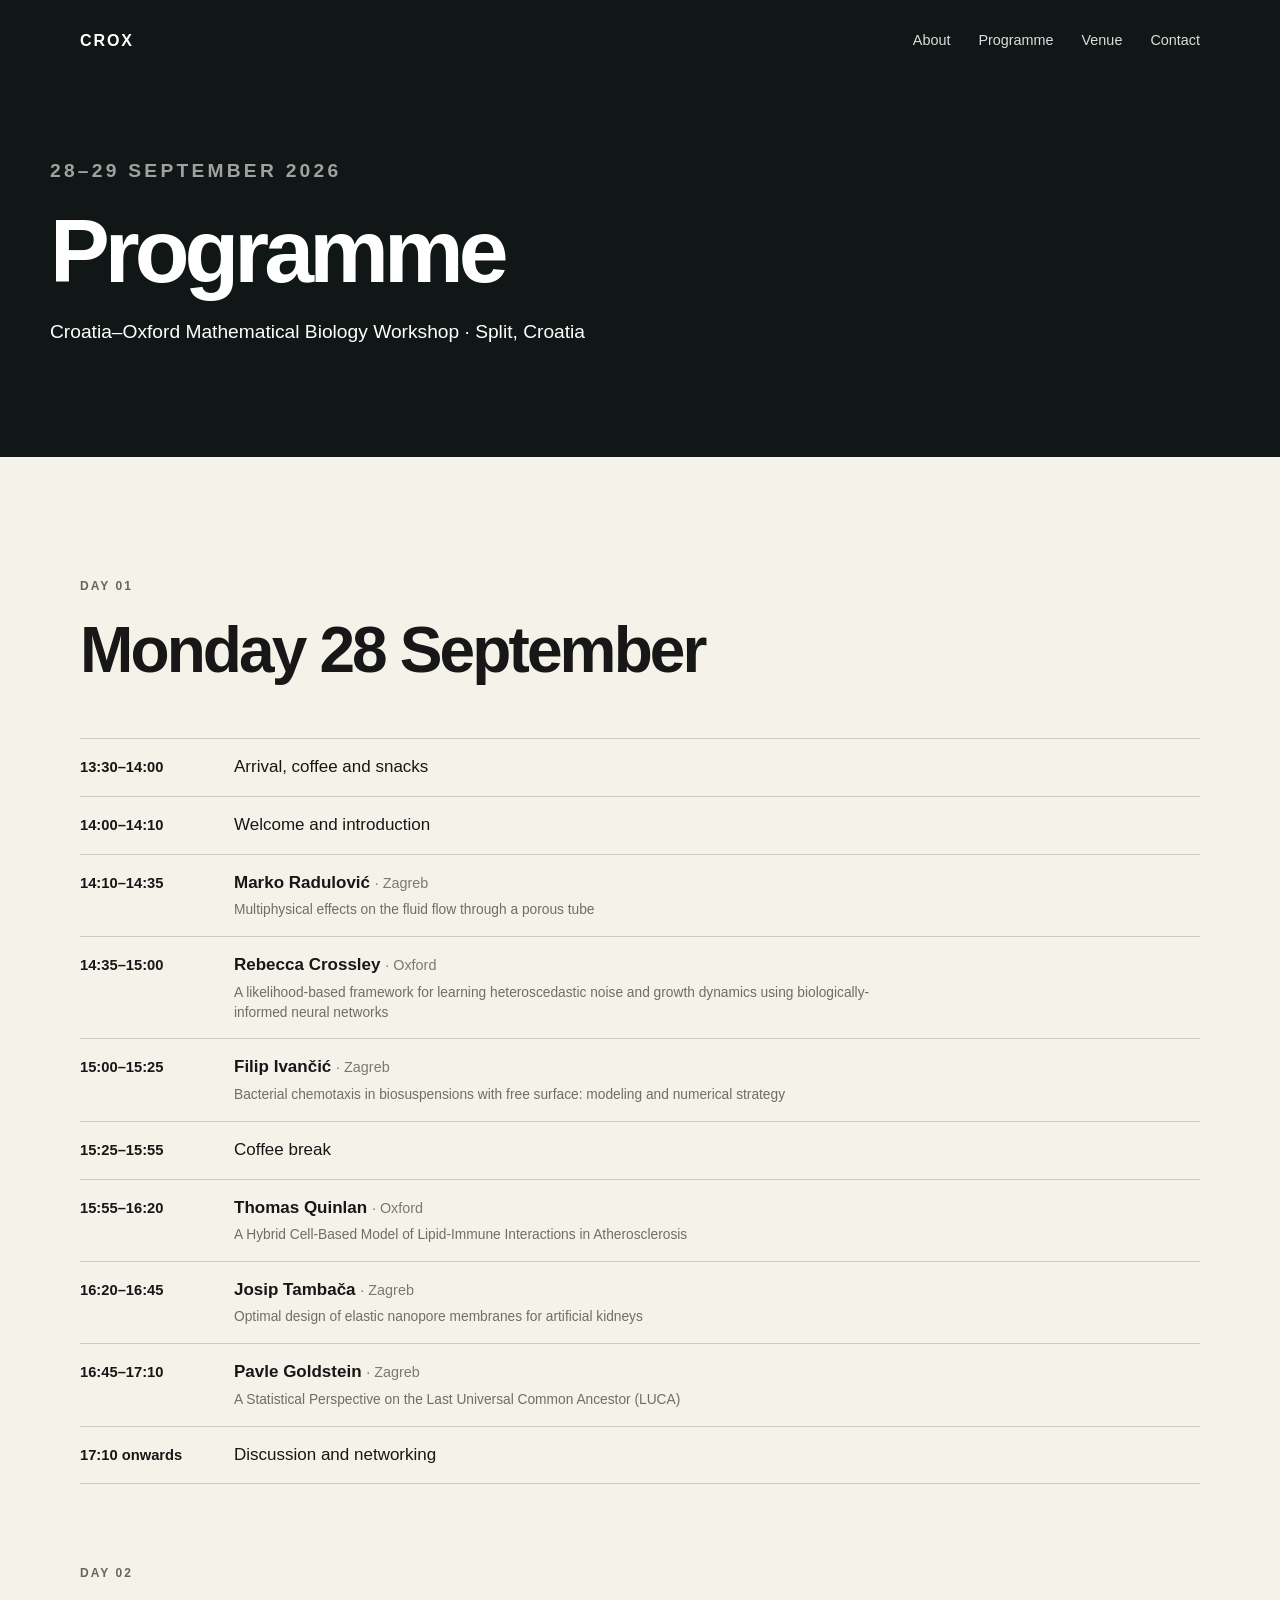
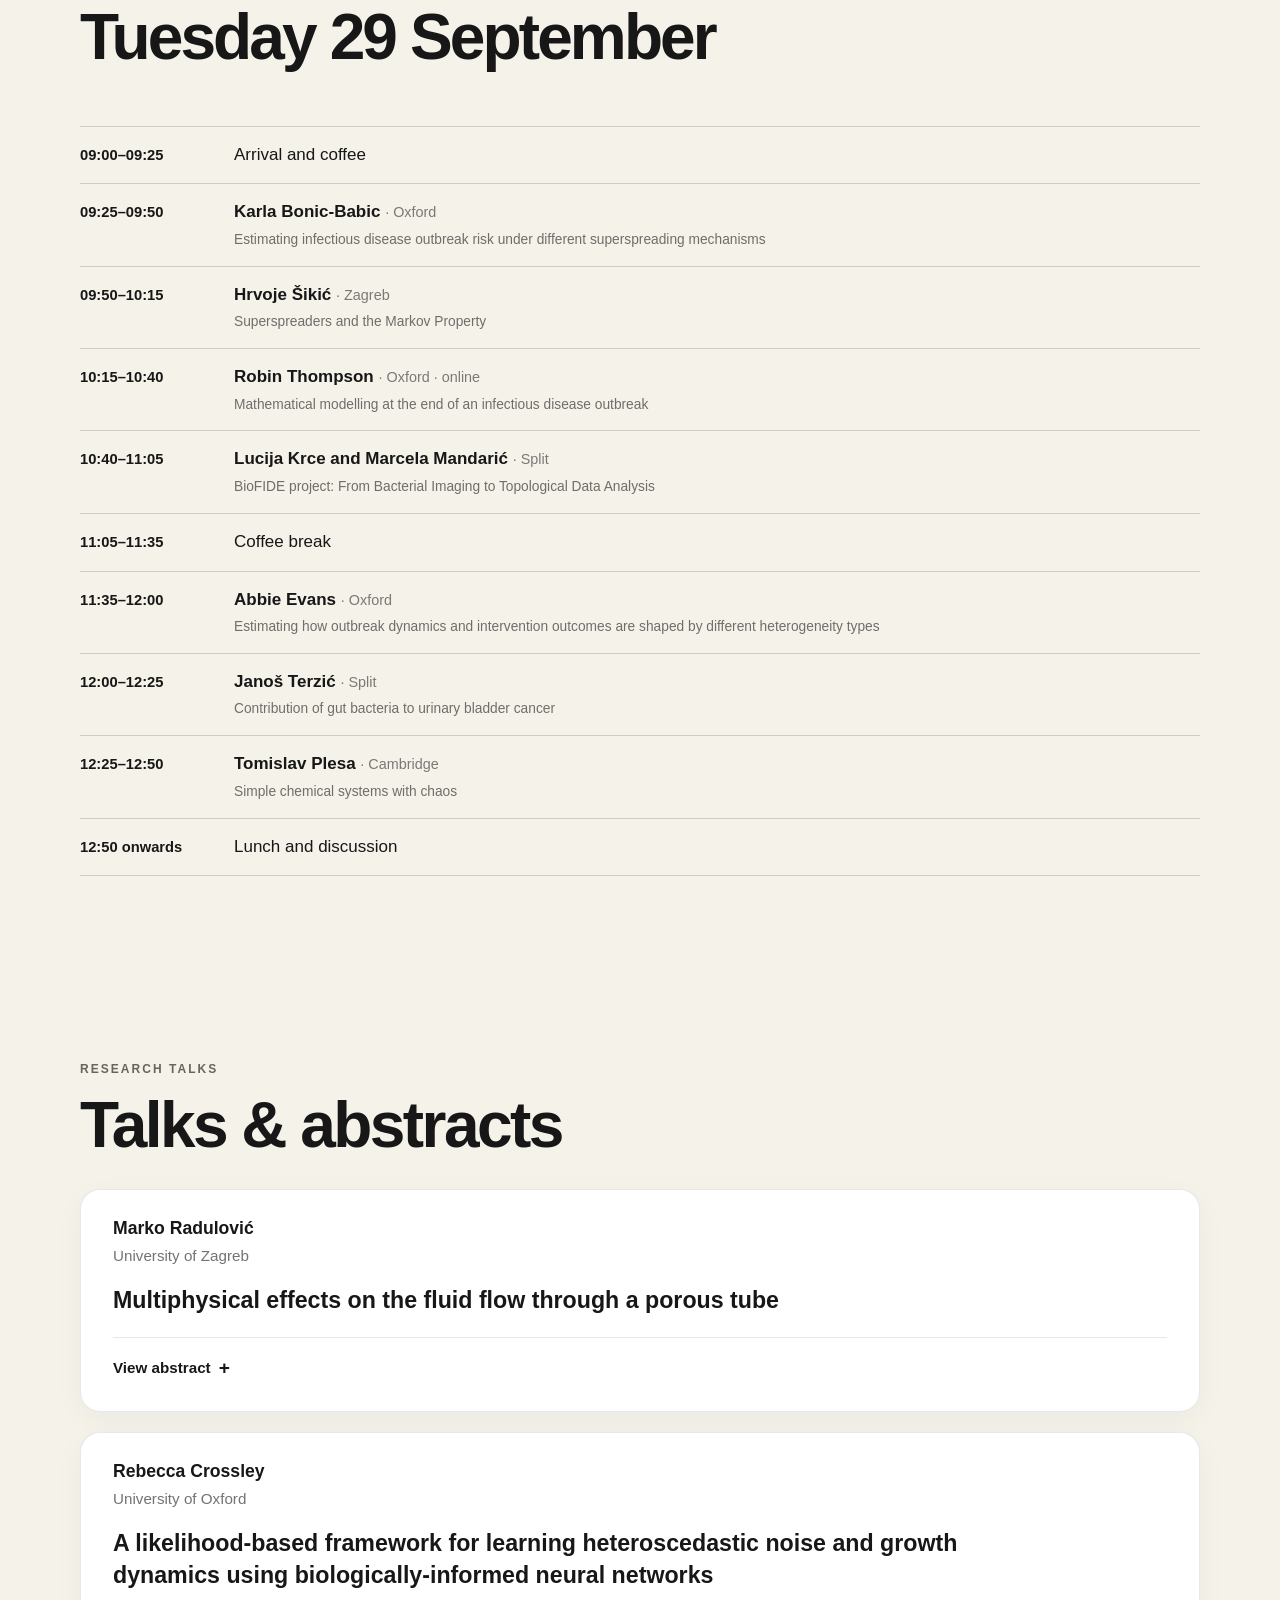
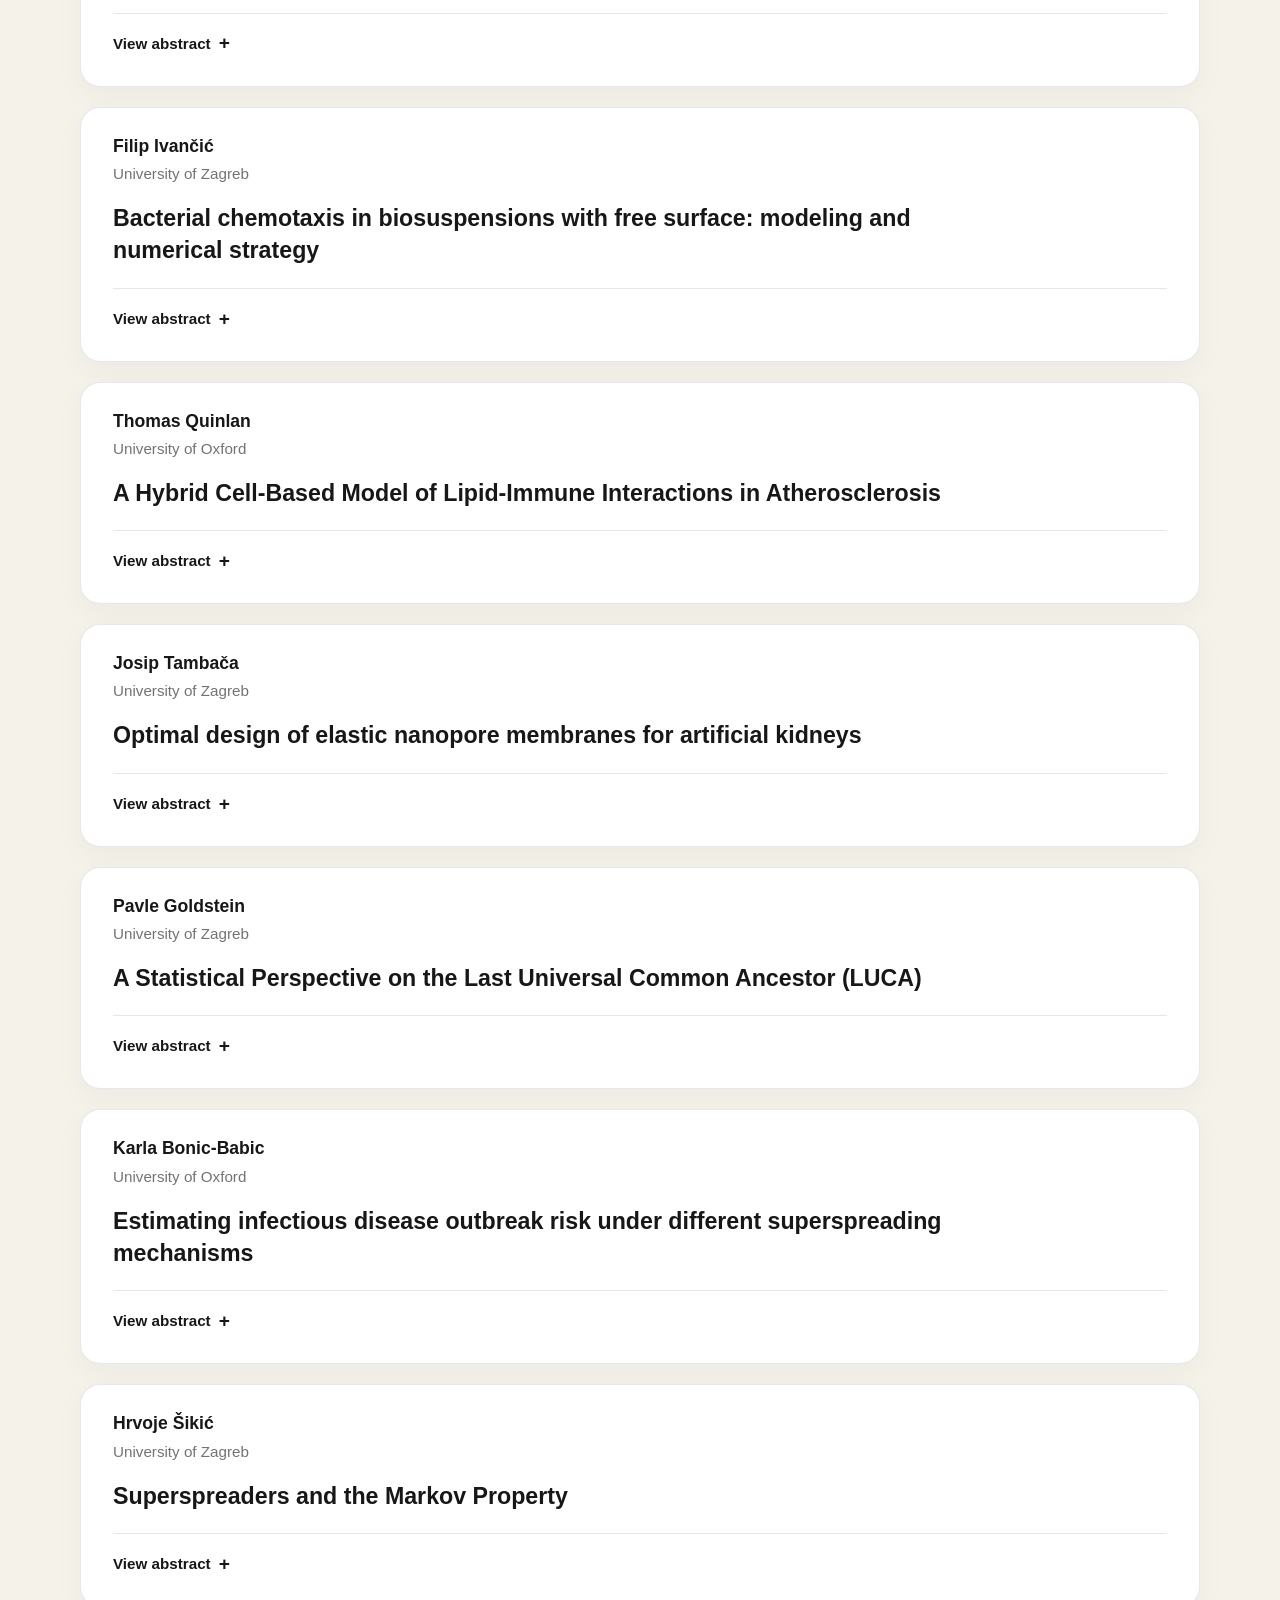
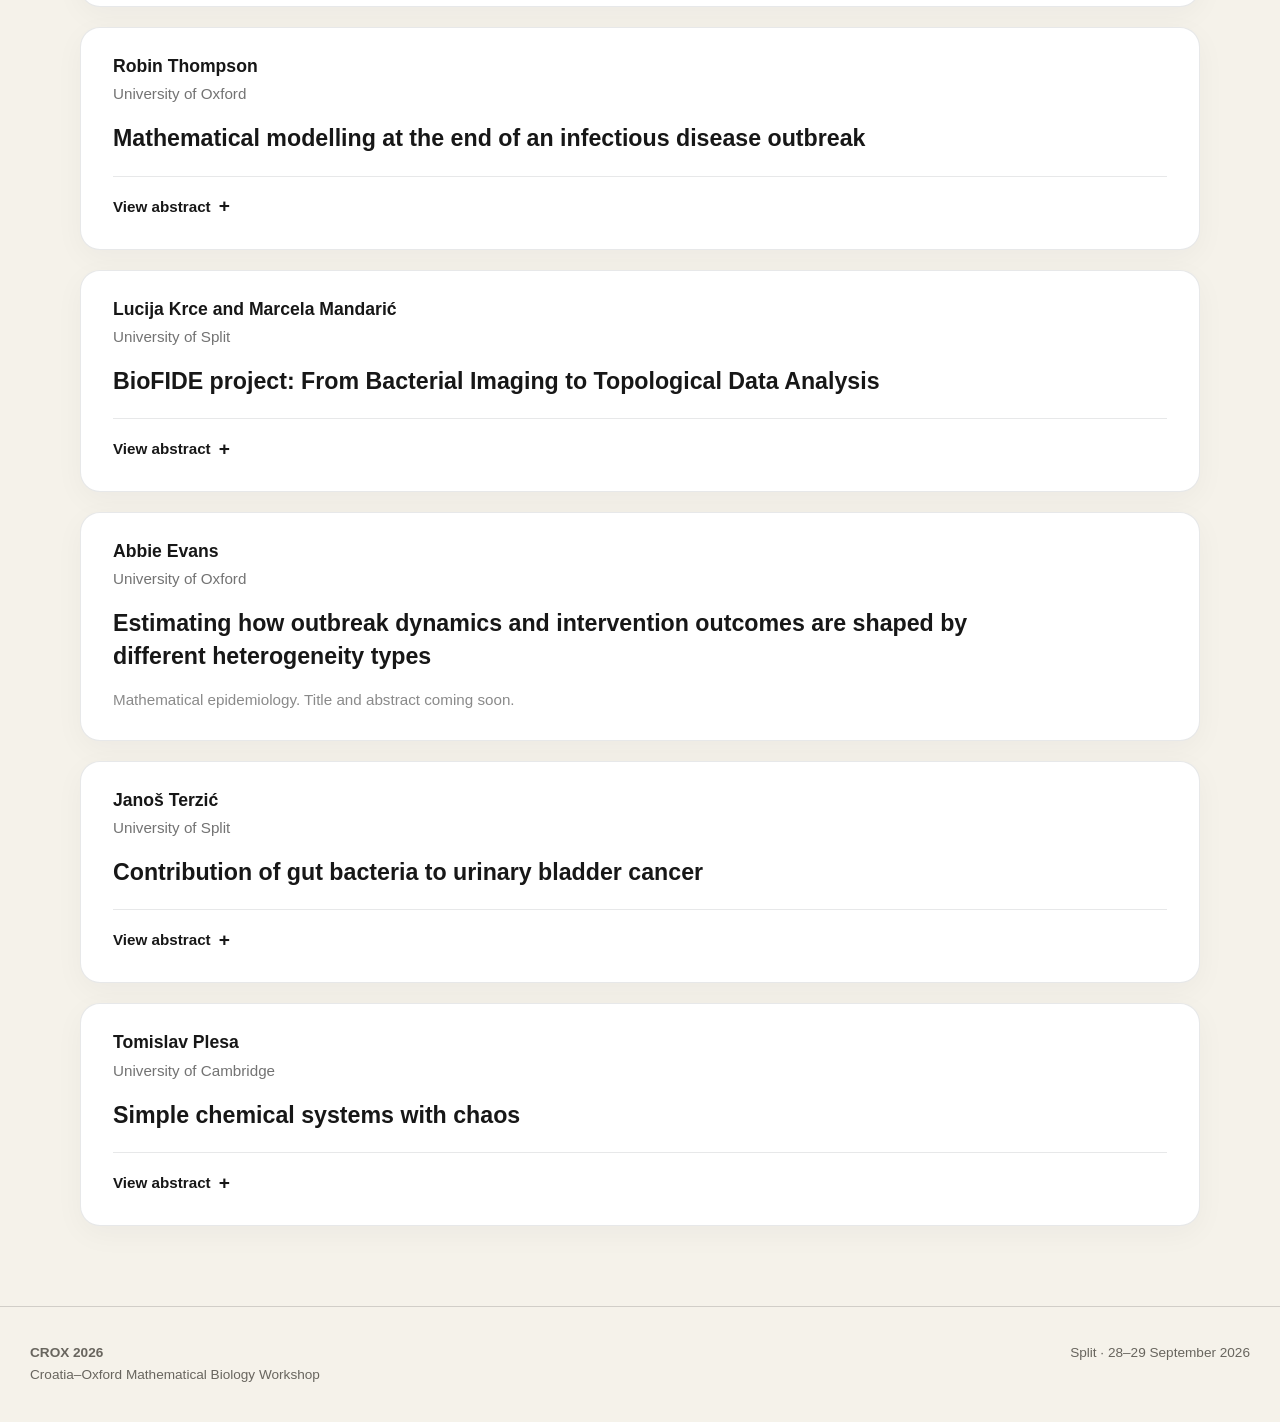
==== commit 5506629c: "Update schedule Removed Shubh Kumar's talk details and adjusted schedule timings." ====
--- a/programme.html
+++ b/programme.html
@@ -136,17 +136,6 @@
           <div class="schedule-row talk-row">
             <div class="schedule-time">16:45–17:10</div>
             <div class="schedule-content">
-              <strong>Shubh Kumar</strong>
-              <span class="schedule-affiliation"> · Oxford</span>
-              <div class="schedule-title schedule-title-pending">
-                Talk title to be confirmed
-              </div>
-            </div>
-          </div>
-    
-          <div class="schedule-row talk-row">
-            <div class="schedule-time">17:10–17:40</div>
-            <div class="schedule-content">
               <strong>Pavle Goldstein</strong>
               <span class="schedule-affiliation"> · Zagreb</span>
               <div class="schedule-title">
@@ -156,7 +145,7 @@
           </div>
     
           <div class="schedule-row">
-            <div class="schedule-time">17:40 onwards</div>
+            <div class="schedule-time">17:10 onwards</div>
             <div class="schedule-content">
               Discussion and networking
             </div>
@@ -476,22 +465,6 @@
       </article>
   
   
-      <!-- SHUBH -->
-      <article class="abstract-card">
-        <div class="abstract-speaker">
-          <h3>Shubh Kumar</h3>
-          <p>University of Oxford</p>
-        </div>
-  
-        <h4 class="title-pending">Talk title to be confirmed</h4>
-  
-        <p class="abstract-pending">
-          Mathematical biology / spatial transcriptomics. Title and abstract
-          coming soon.
-        </p>
-      </article>
-  
-  
       <!-- PAVLE -->
       <article class="abstract-card">
         <div class="abstract-speaker">
--- a/style.css
+++ b/style.css
@@ -1015,3 +1015,46 @@
 .nowrap {
   white-space: nowrap;
 }
+
+.venue-video {
+  margin-top: 80px;
+  padding-top: 45px;
+  border-top: 1px solid rgba(255,255,255,0.2);
+}
+
+.venue-video-label {
+  margin: 0 0 12px;
+
+  text-transform: uppercase;
+  letter-spacing: 0.17em;
+
+  font-size: 0.75rem;
+  font-weight: 700;
+
+  color: rgba(255,255,255,0.6);
+}
+
+.venue-video h3 {
+  margin: 0 0 12px;
+
+  font-size: clamp(1.7rem, 3vw, 2.7rem);
+  letter-spacing: -0.03em;
+}
+
+.venue-video > p:not(.venue-video-label) {
+  max-width: 650px;
+  margin-bottom: 28px;
+
+  color: rgba(255,255,255,0.75);
+}
+
+.venue-video video {
+  display: block;
+
+  width: 100%;
+  max-width: 850px;
+  height: auto;
+
+  border-radius: 16px;
+  background: #000;
+}
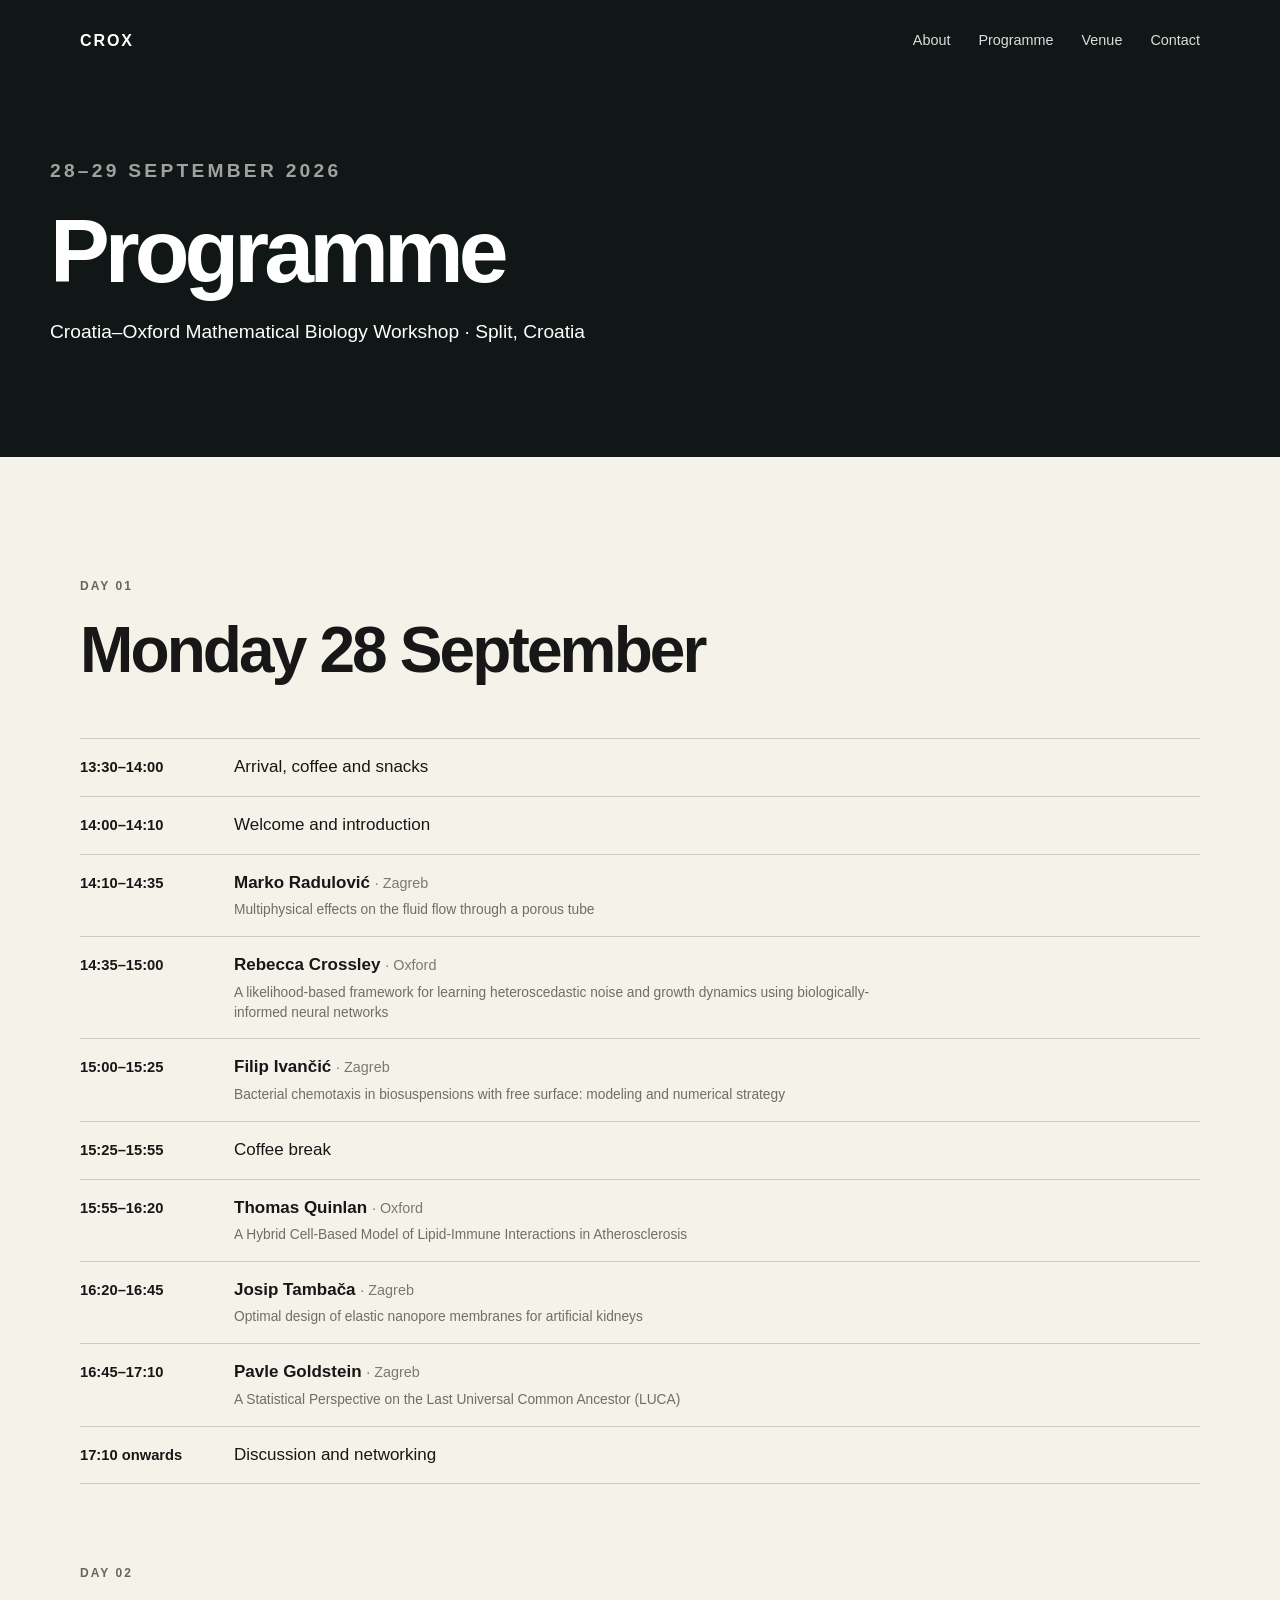
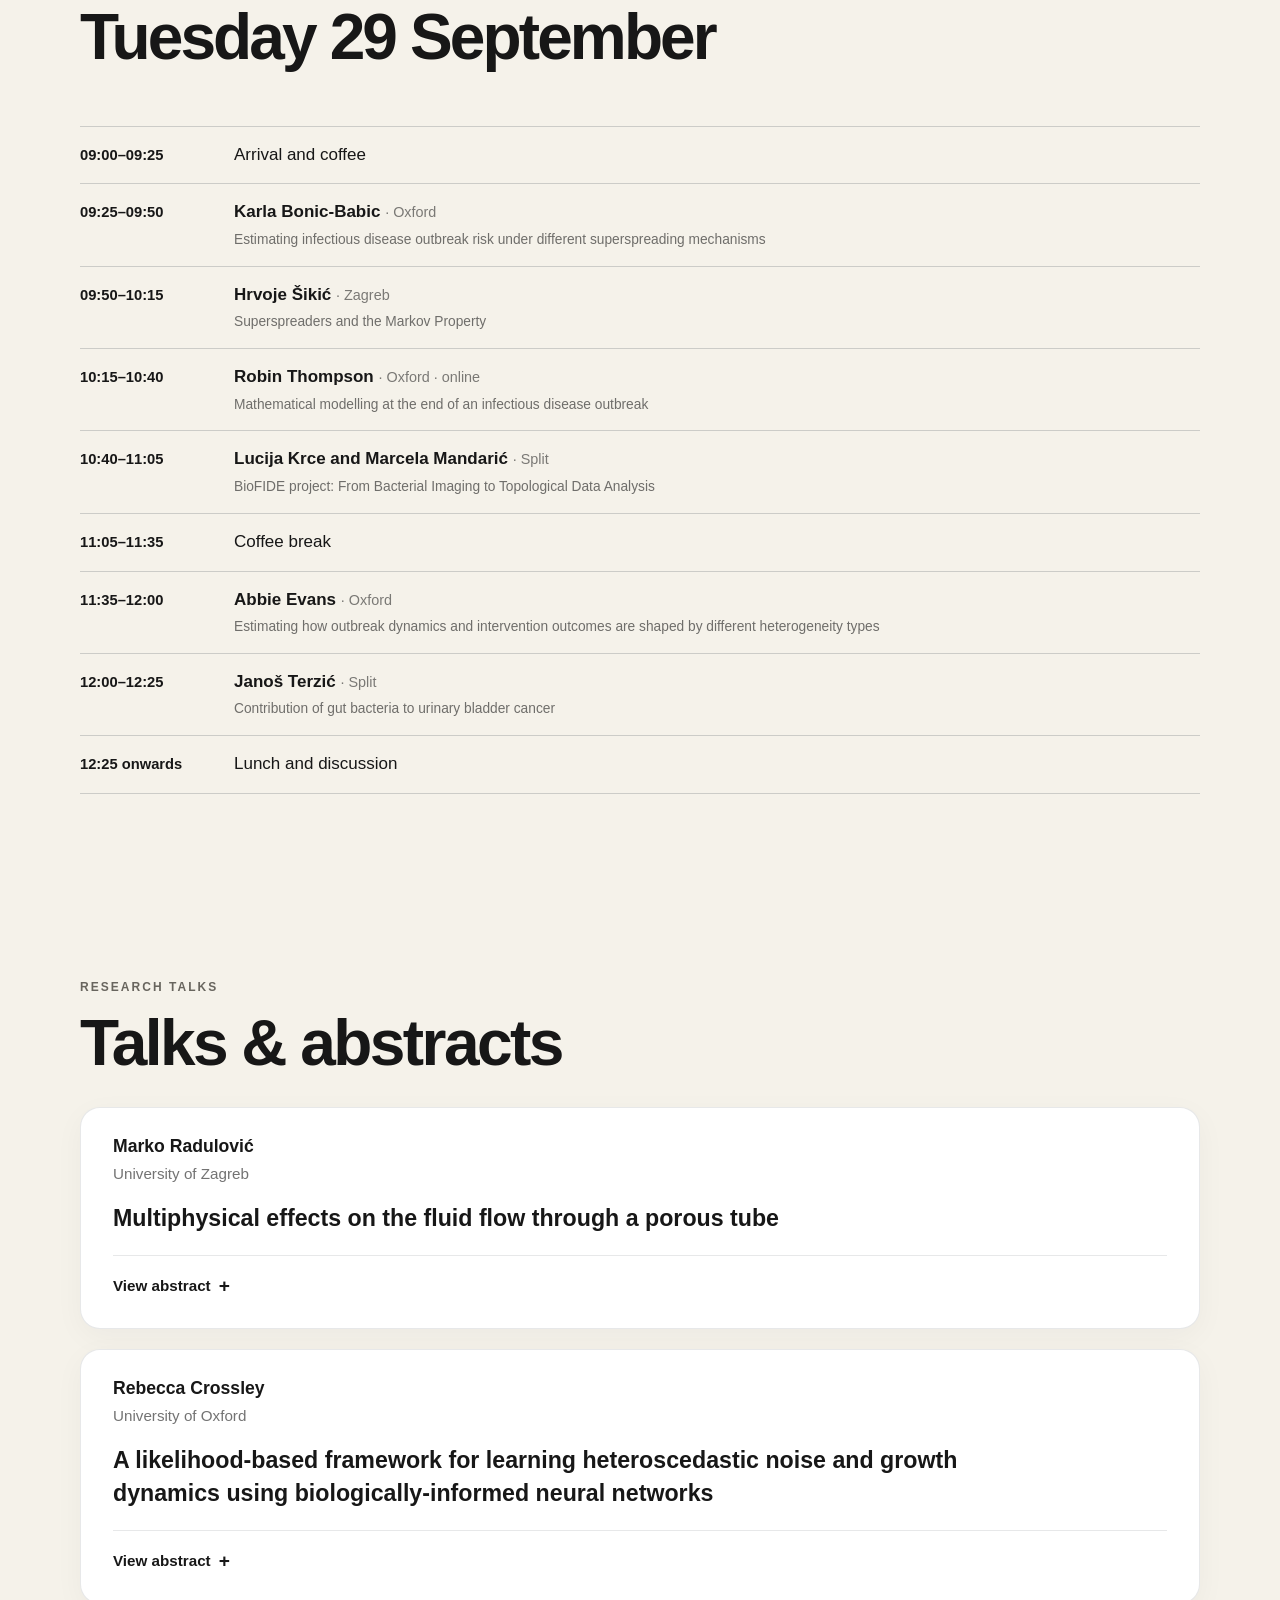
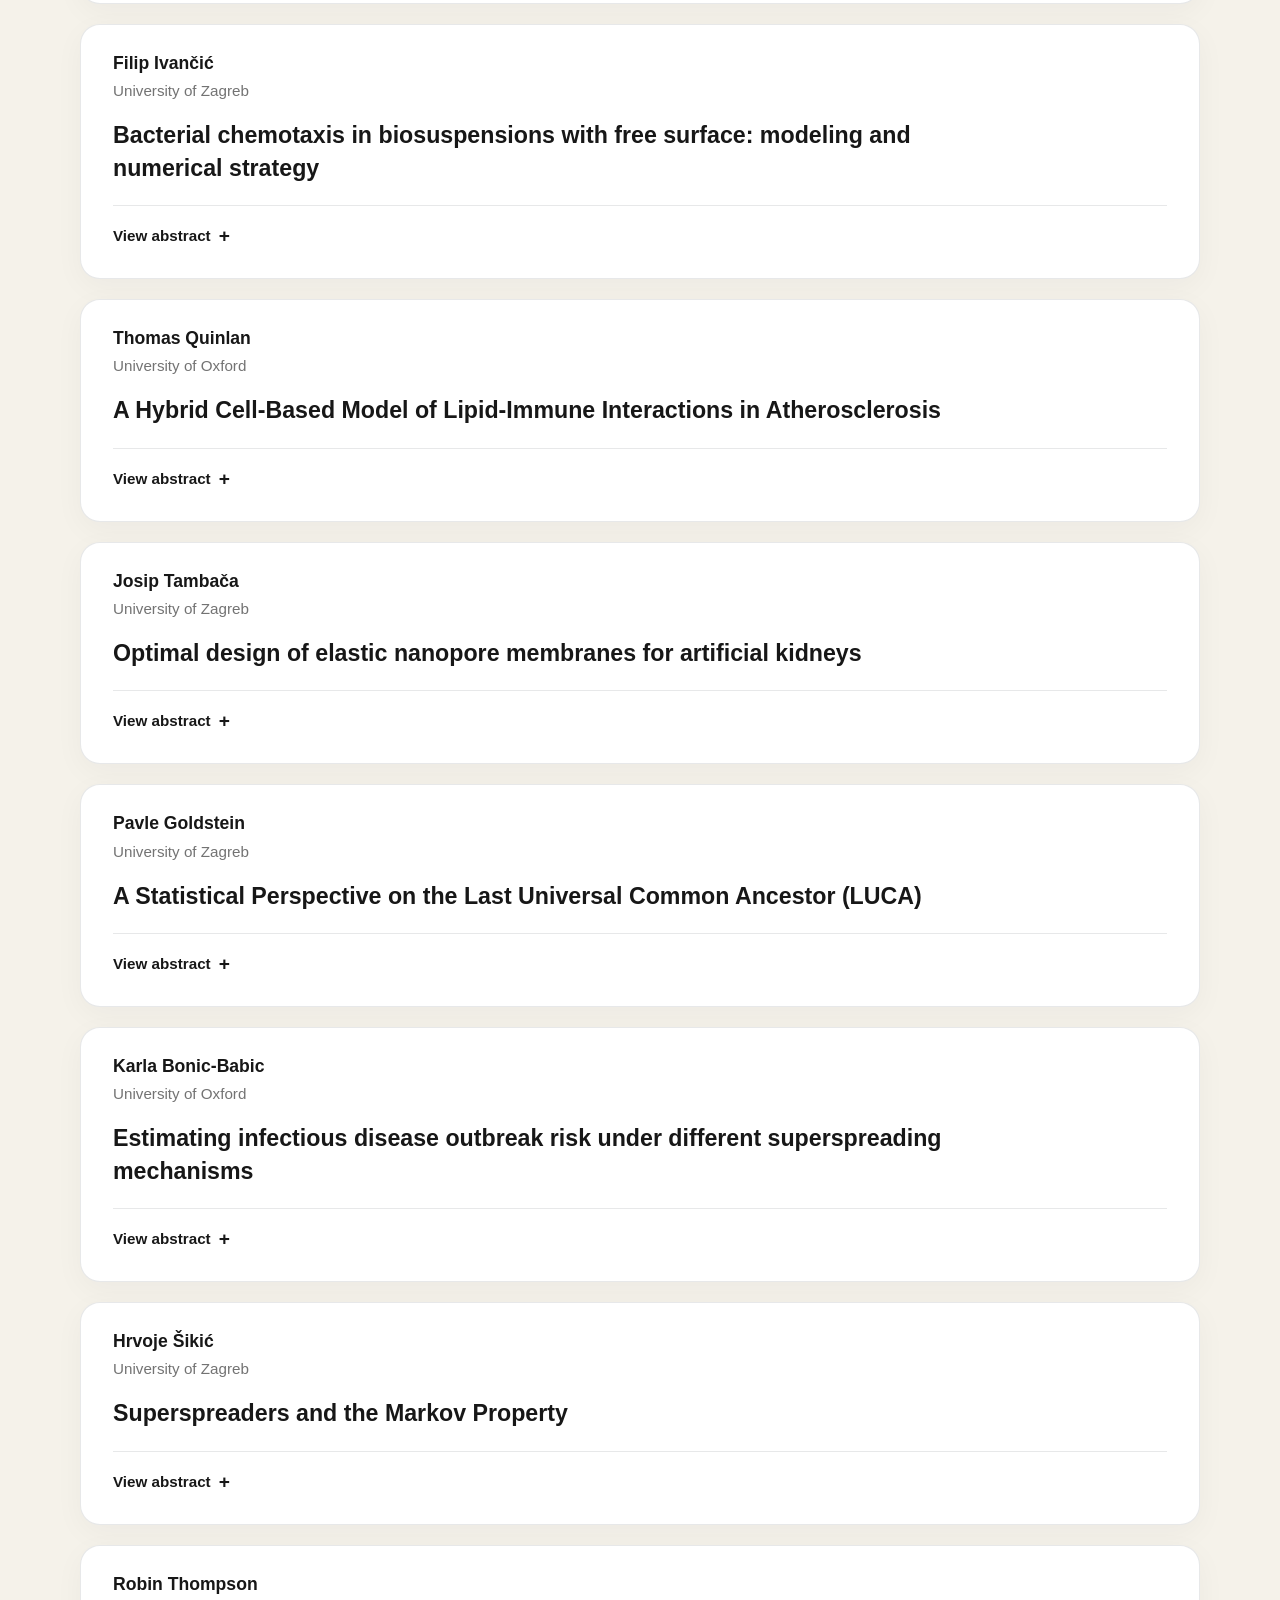
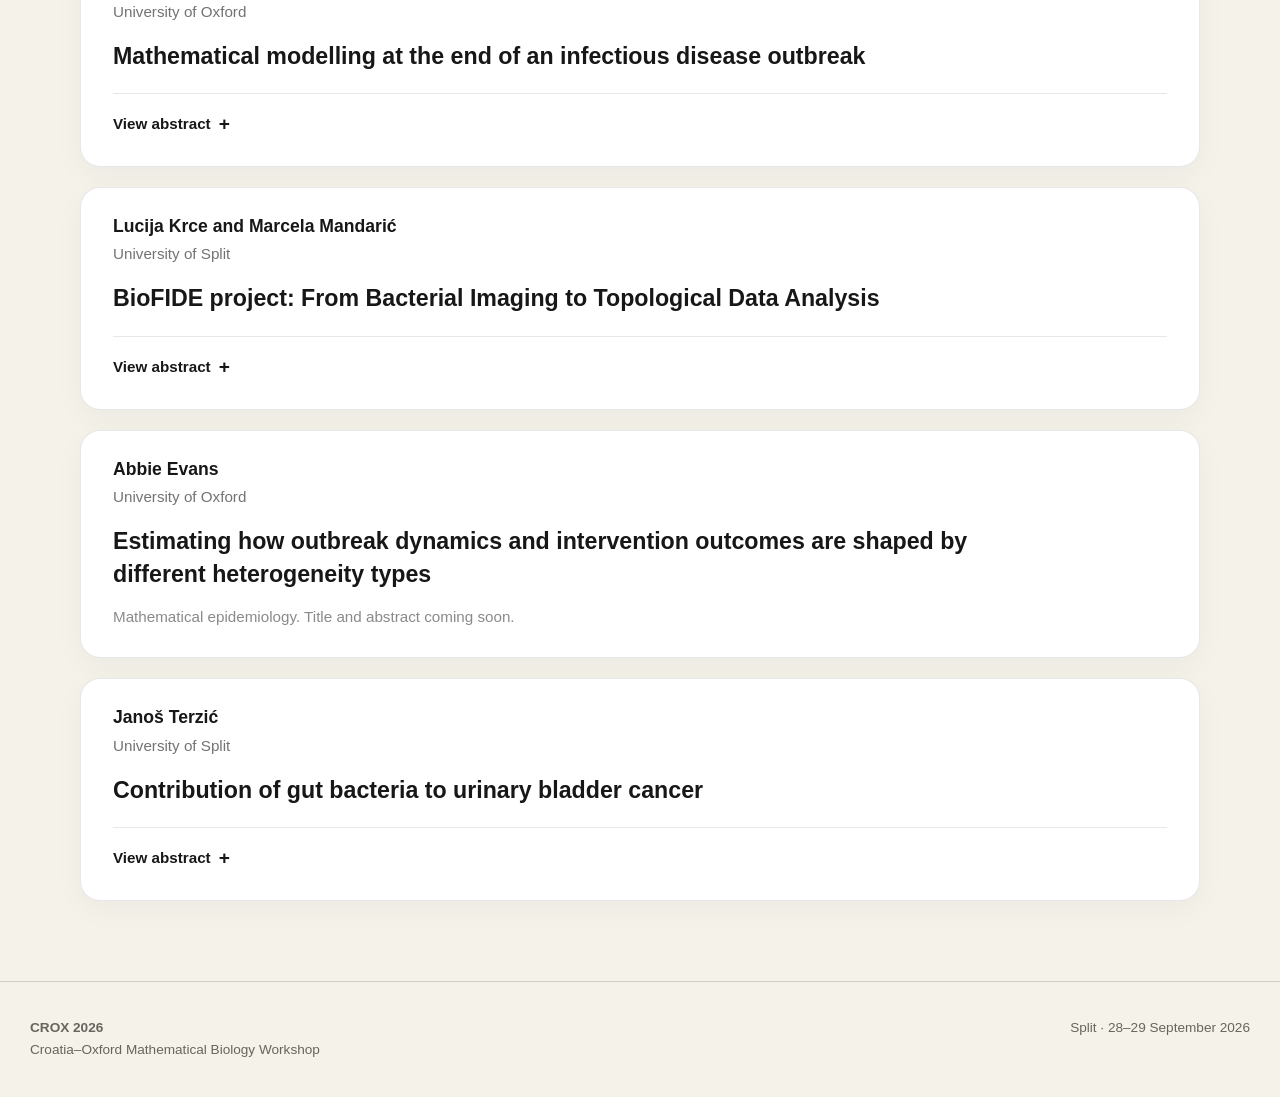
==== commit e3638fce: "Update schedule" ====
--- a/programme.html
+++ b/programme.html
@@ -240,19 +240,8 @@
             </div>
           </div>
     
-          <div class="schedule-row talk-row">
-            <div class="schedule-time">12:25–12:50</div>
-            <div class="schedule-content">
-              <strong>Tomislav Plesa</strong>
-              <span class="schedule-affiliation"> · Cambridge</span>
-              <div class="schedule-title">
-                Simple chemical systems with chaos
-              </div>
-            </div>
-          </div>
-    
           <div class="schedule-row">
-            <div class="schedule-time">12:50 onwards</div>
+            <div class="schedule-time">12:25 onwards</div>
             <div class="schedule-content">
               Lunch and discussion
             </div>
@@ -671,42 +660,6 @@
         </details>
       </article>
   
-  
-      <!-- TOMISLAV -->
-      <article class="abstract-card">
-        <div class="abstract-speaker">
-          <h3>Tomislav Plesa</h3>
-          <p>University of Cambridge</p>
-        </div>
-  
-        <h4>Simple chemical systems with chaos</h4>
-  
-        <details>
-          <summary>View abstract</summary>
-          <div class="abstract-text">
-            <p>
-              Systems of N first-order autonomous ordinary-differential
-              equations with polynomials of at most degree n on the right-hand
-              side, called N-dimensional n-degree polynomial dynamical systems
-              (DSs), can display a rich set of solutions whose complexity
-              increases with N and n. When N &gt; 2 and n &gt; 1, polynomial
-              DSs can exhibit chaos — aperiodic long-term behavior that is
-              sensitive to initial conditions. A number of simple
-              three-dimensional quadratic DSs are reported in the literature
-              that display chaos with various properties, containing as few as
-              5 or 6 monomials. However, none of these simple systems are
-              chemical dynamical systems (CDSs) — a special subset of
-              polynomial DSs that model the dynamics of mass-action chemical
-              reaction networks. In this talk, I will present some properties
-              of chaotic CDSs, and a systematic method for their design. Using
-              both analytic and computational approaches, I will present a
-              number of simple three-dimensional CDSs with chaos, containing as
-              few as 4 or 5 chemical reactions.
-            </p>
-          </div>
-        </details>
-      </article>
-  
     </div>
   
   </section>
